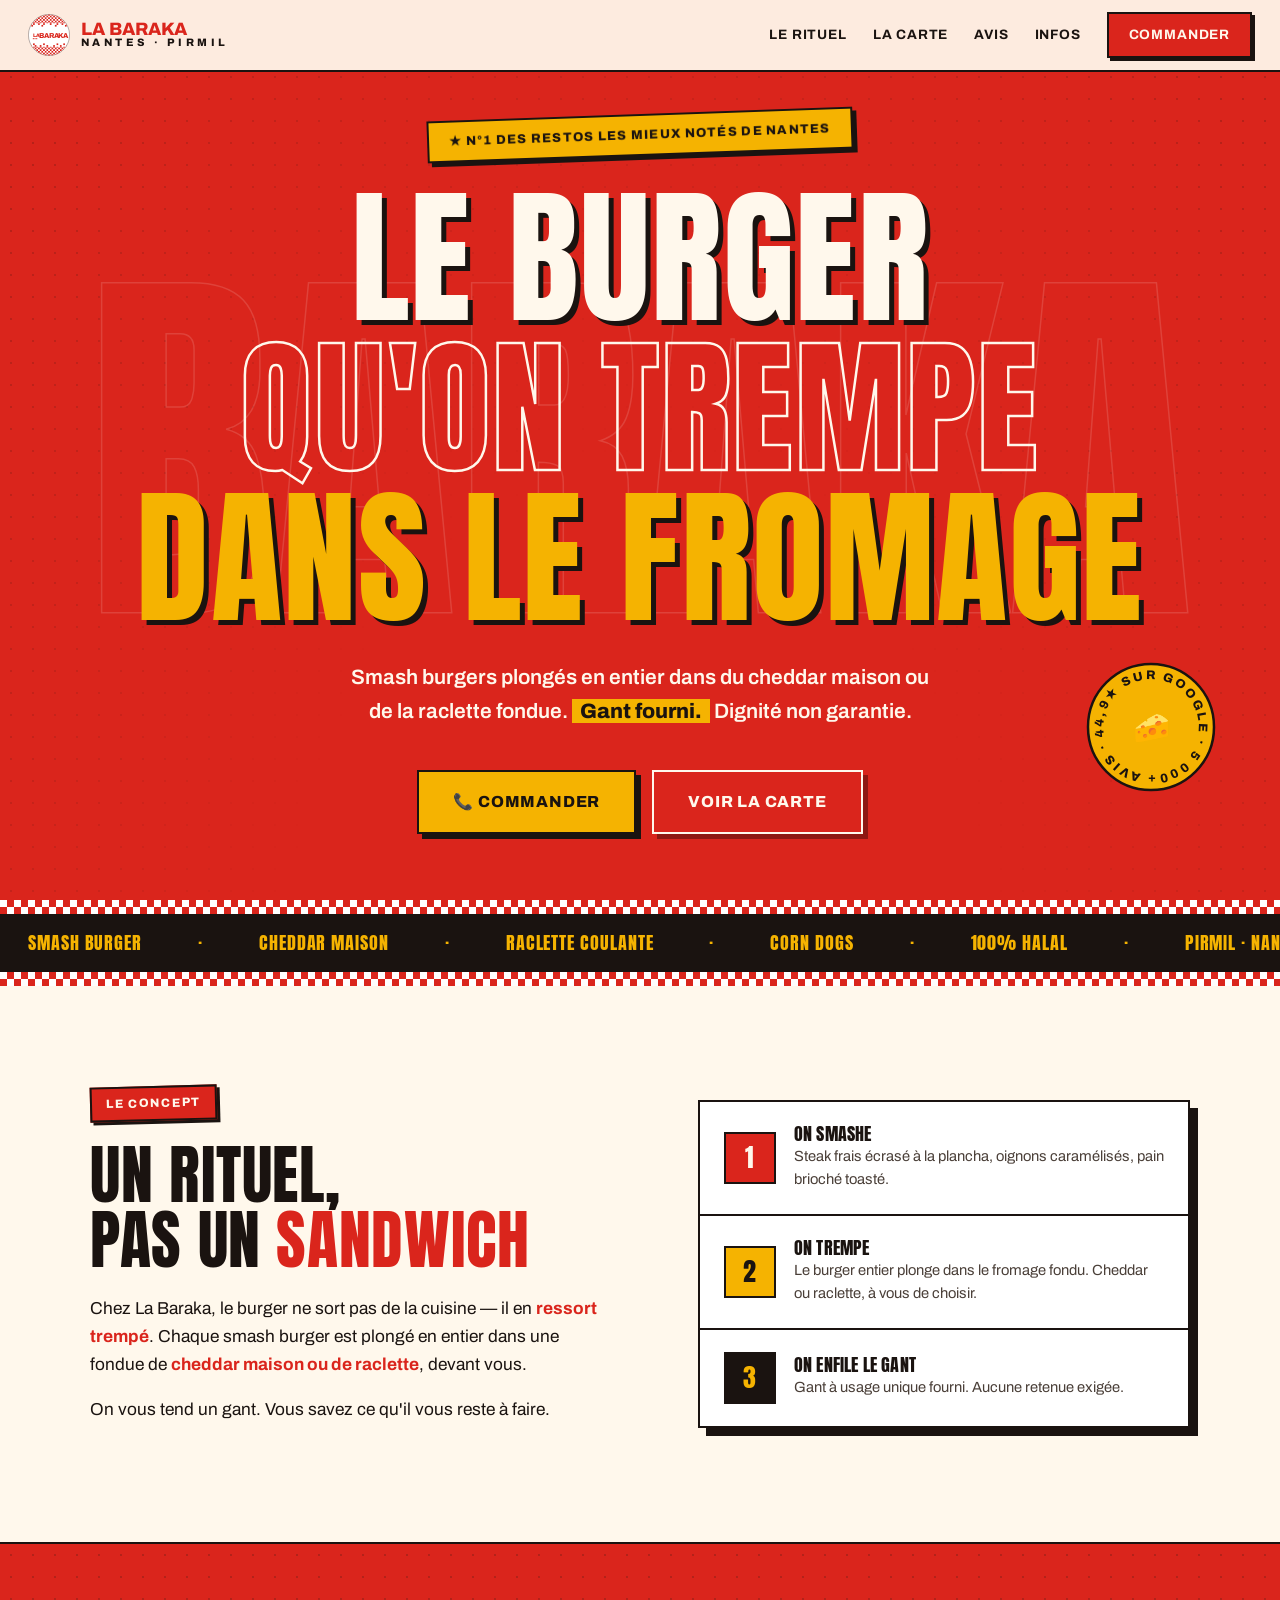
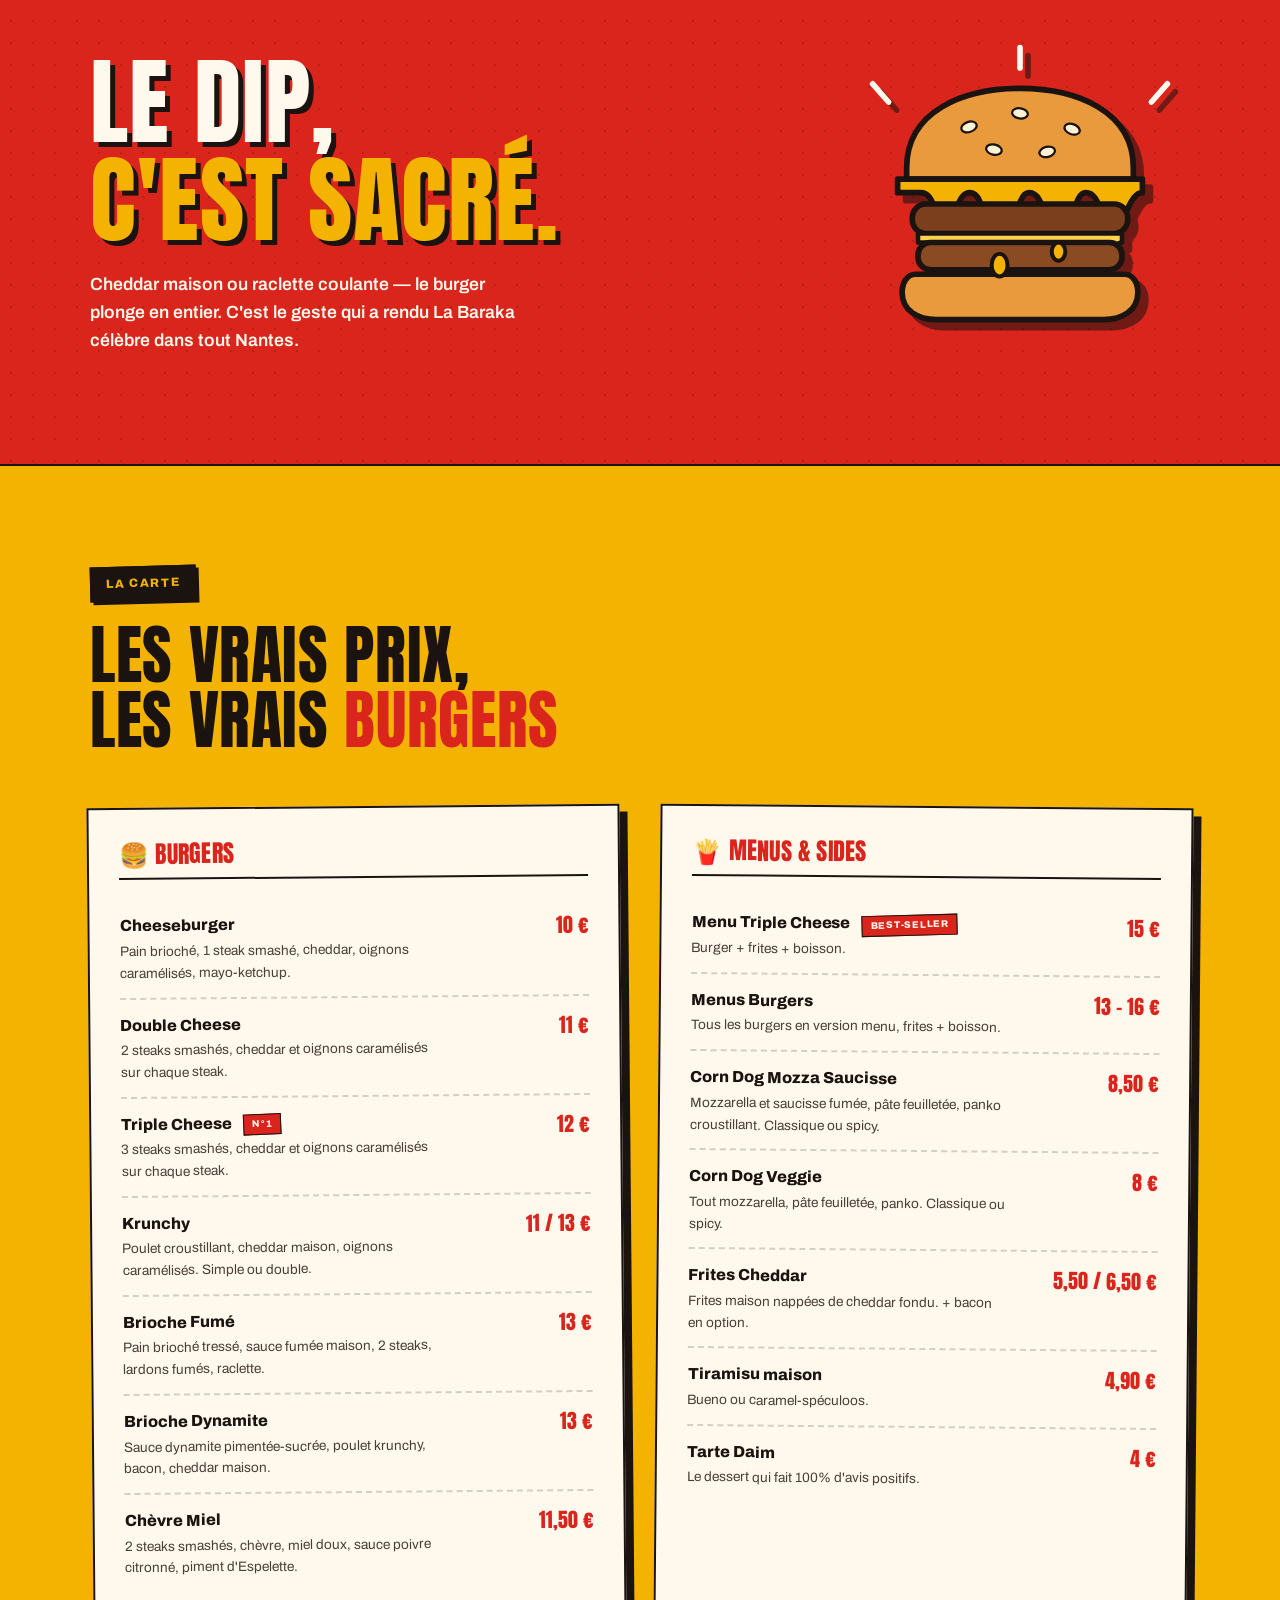
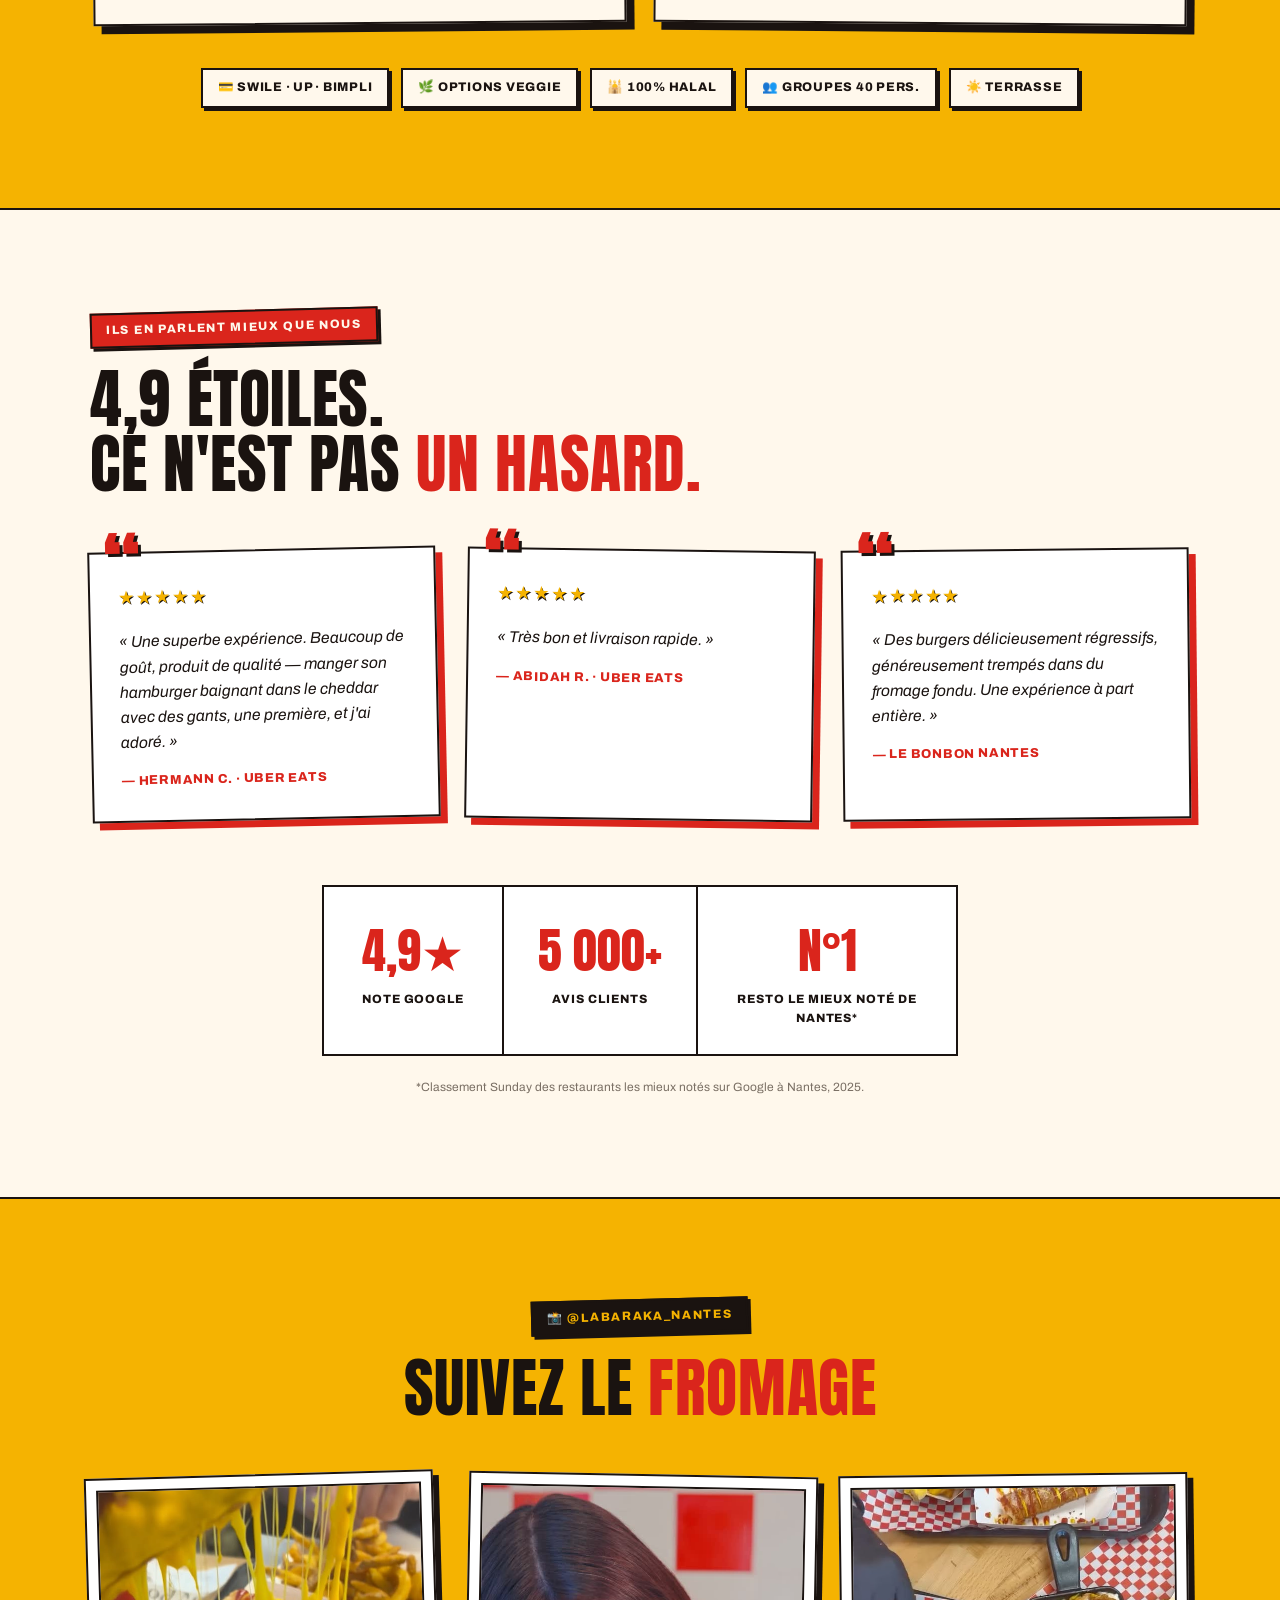
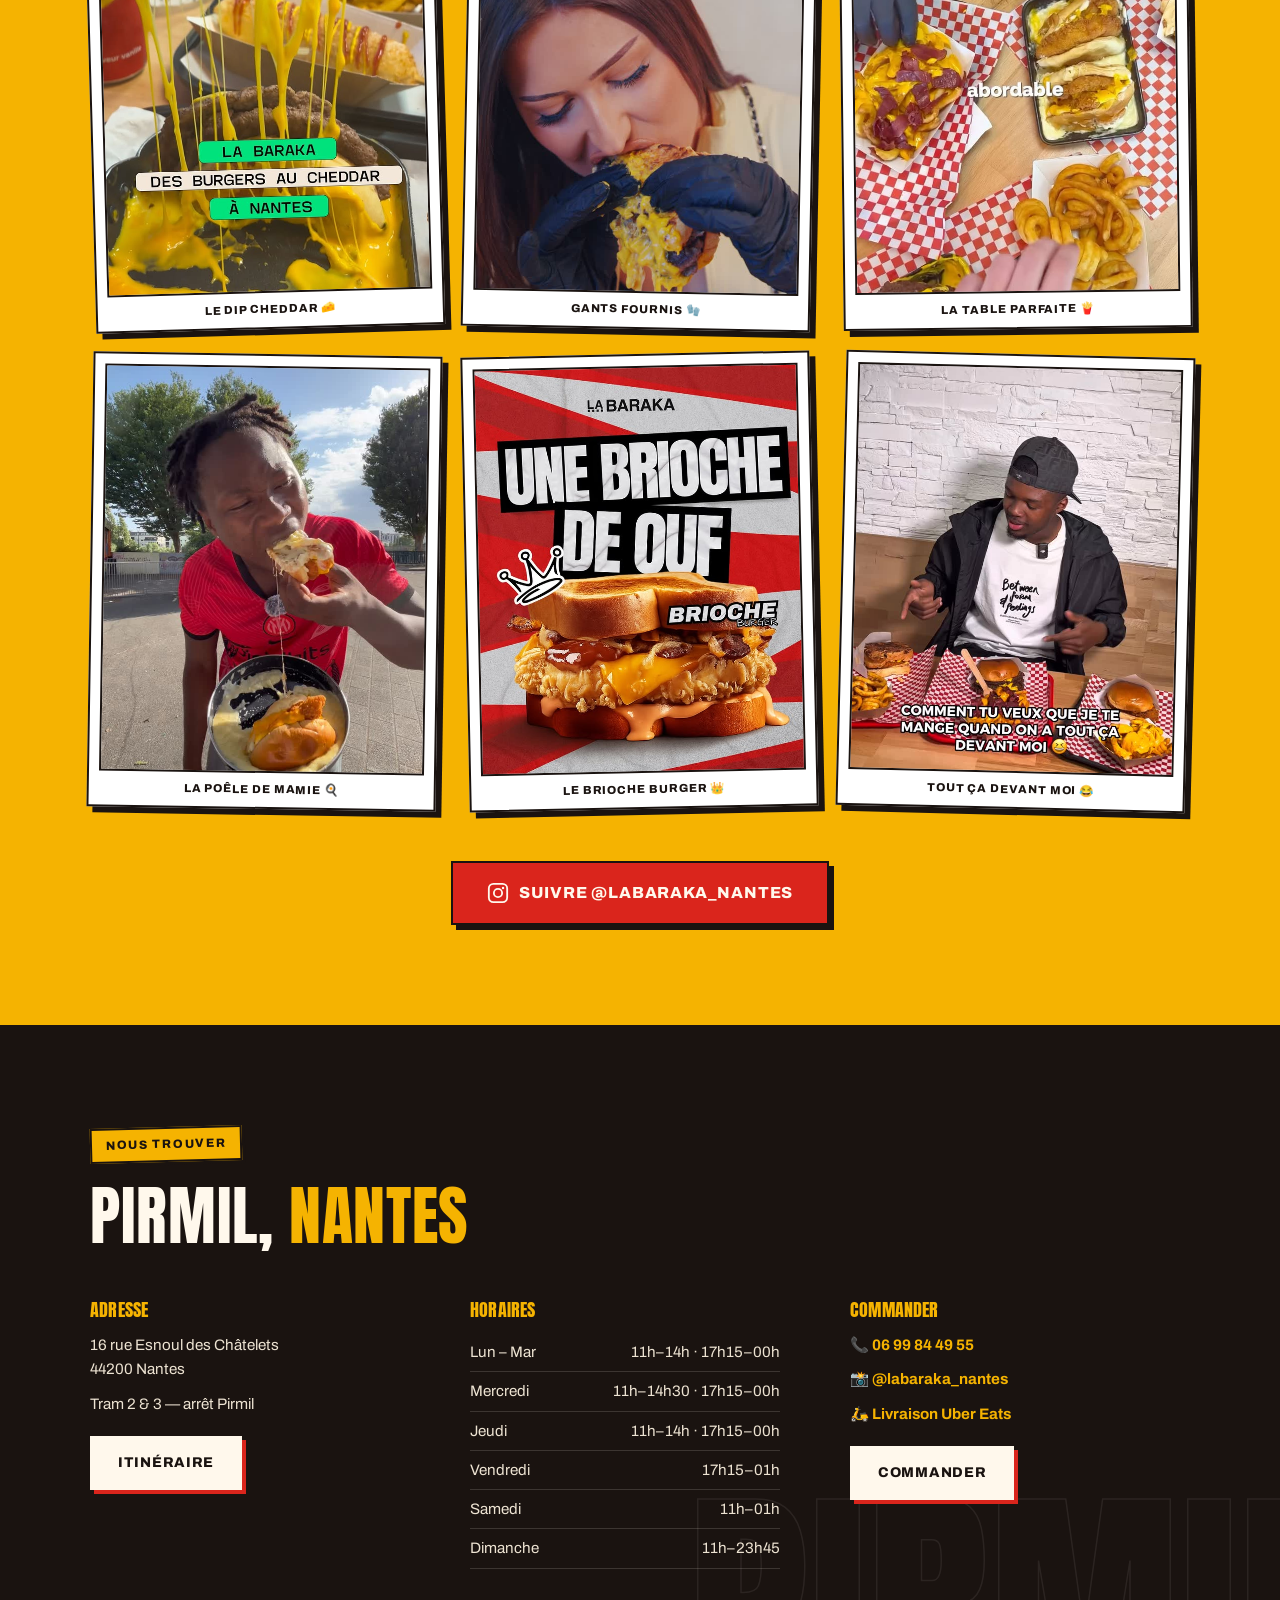
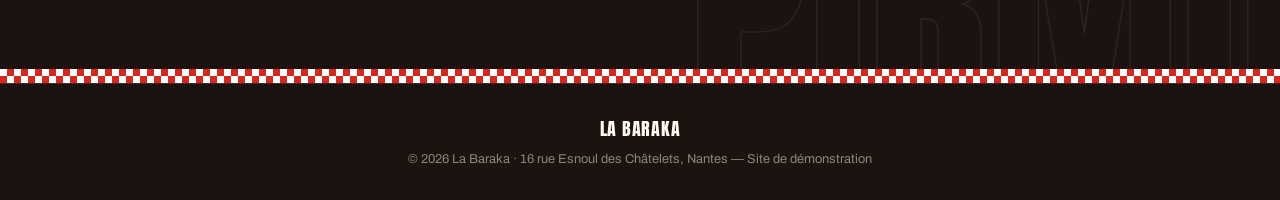
==== index.html @ c1831630 "Fond jaune section Instagram pour la distinguer de la section avis" ====
<!DOCTYPE html>
<html lang="fr">
<head>
<meta charset="UTF-8">
<meta name="viewport" content="width=device-width, initial-scale=1.0">
<script>
  try{ if('scrollRestoration' in history) history.scrollRestoration='manual'; }catch(e){}
  window.scrollTo(0,0);
  addEventListener('pageshow',function(){ window.scrollTo(0,0); });
</script>
<title>La Baraka — Smash Burgers trempés au fromage · Nantes Pirmil</title>
<meta name="description" content="La Baraka, le restaurant le mieux noté de Nantes. Smash burgers généreusement trempés dans du cheddar ou de la raclette fondue. 16 rue Esnoul des Châtelets, Pirmil.">
<meta property="og:title" content="La Baraka — Le burger le mieux noté de Nantes">
<meta property="og:description" content="Smash burgers trempés dans du fromage fondu. 4,9★ sur Google. Pirmil, Nantes.">
<meta property="og:type" content="website">
<link rel="icon" href="data:image/svg+xml,%3Csvg xmlns='http://www.w3.org/2000/svg' viewBox='0 0 100 100'%3E%3Ccircle cx='50' cy='50' r='48' fill='white' stroke='%231A1310' stroke-width='2'/%3E%3Crect x='20' y='14' width='12' height='12' fill='%23DA251C'/%3E%3Crect x='44' y='10' width='12' height='12' fill='%23DA251C'/%3E%3Crect x='68' y='14' width='12' height='12' fill='%23DA251C'/%3E%3Ctext x='50' y='63' font-family='Arial Black,sans-serif' font-weight='900' font-size='34' fill='%23DA251C' text-anchor='middle'%3EB%3C/text%3E%3Crect x='32' y='74' width='12' height='12' fill='%23DA251C'/%3E%3Crect x='56' y='74' width='12' height='12' fill='%23DA251C'/%3E%3C/svg%3E">
<link rel="preconnect" href="https://fonts.googleapis.com">
<link rel="preconnect" href="https://fonts.gstatic.com" crossorigin>
<link href="https://fonts.googleapis.com/css2?family=Anton&family=Archivo:ital,wght@0,400;0,500;0,600;0,700;0,800;1,400&display=swap" rel="stylesheet">
<style>
  :root{
    --rouge:#DA251C;
    --rouge-fonce:#A81810;
    --jaune:#F5B301;
    --jaune-clair:#FFD34D;
    --creme:#FFF8EC;
    --noir:#1A1310;
    --blanc:#FFFFFF;
    --brun:#7B3F1D;
    --pain:#E89A3C;
  }
  *{margin:0;padding:0;box-sizing:border-box}
  html{scroll-behavior:smooth}
  body{
    font-family:'Archivo',sans-serif;
    background:var(--creme);
    color:var(--noir);
    overflow-x:hidden;
    line-height:1.6;
  }
  h1,h2,h3{font-family:'Anton',sans-serif;font-weight:400;letter-spacing:.01em;line-height:1.02;text-transform:uppercase}
  ::selection{background:var(--jaune);color:var(--noir)}

  /* ---------- NAV ---------- */
  nav{
    position:fixed;top:0;left:0;right:0;z-index:100;
    display:flex;justify-content:space-between;align-items:center;
    padding:12px 28px;
    background:rgba(255,248,236,.94);backdrop-filter:blur(12px);
    border-bottom:2px solid var(--noir);
  }
  .nav-logo{display:flex;align-items:center;gap:11px;text-decoration:none}
  .nav-logo svg{width:42px;height:42px;flex-shrink:0;transition:transform .4s cubic-bezier(.2,1.4,.4,1)}
  .nav-logo:hover svg{transform:rotate(-10deg) scale(1.08)}
  .nav-logo .word{font-family:'Archivo',sans-serif;font-weight:800;font-size:1.12rem;text-transform:uppercase;color:var(--rouge);letter-spacing:.01em;line-height:1}
  .nav-logo .word small{display:block;font-size:.6em;letter-spacing:.32em;color:var(--noir)}
  .nav-links{display:flex;gap:26px;align-items:center}
  .nav-links a{color:var(--noir);text-decoration:none;font-weight:700;font-size:.85rem;text-transform:uppercase;letter-spacing:.06em;transition:color .2s}
  .nav-links a:hover{color:var(--rouge)}
  .nav-cta{
    background:var(--rouge);color:var(--creme)!important;
    padding:10px 20px;border:2px solid var(--noir);
    box-shadow:3px 3px 0 var(--noir);
    transition:transform .15s,box-shadow .15s!important;
  }
  .nav-cta:hover{transform:translate(-2px,-2px);box-shadow:5px 5px 0 var(--noir);color:var(--creme)!important}
  /* burger mobile */
  .nav-burger{
    display:none;background:none;border:2px solid var(--noir);
    width:44px;height:44px;cursor:pointer;padding:10px;
    flex-direction:column;justify-content:space-between;
    box-shadow:3px 3px 0 var(--noir);background:var(--creme);
  }
  .nav-burger span{display:block;height:3px;background:var(--noir);transition:transform .3s,opacity .3s}
  body.menu-open .nav-burger span:nth-child(1){transform:translateY(8.5px) rotate(45deg)}
  body.menu-open .nav-burger span:nth-child(2){opacity:0}
  body.menu-open .nav-burger span:nth-child(3){transform:translateY(-8.5px) rotate(-45deg)}
  @media(max-width:720px){
    .nav-burger{display:flex}
    .nav-links{
      position:fixed;top:66px;left:0;right:0;
      flex-direction:column;align-items:stretch;gap:0;
      background:var(--creme);border-bottom:2px solid var(--noir);
      max-height:0;overflow:hidden;
      transition:max-height .45s cubic-bezier(.16,1,.3,1);
    }
    body.menu-open .nav-links{max-height:400px}
    .nav-links a{
      display:block!important;padding:16px 24px;font-size:1rem;
      border-top:2px solid var(--noir);text-align:center;
    }
    .nav-cta{box-shadow:none;border:none;border-top:2px solid var(--noir)!important;margin:0}
    .nav-cta:hover{transform:none;box-shadow:none}
  }

  /* ---------- HERO ---------- */
  header{
    min-height:100svh;
    display:flex;flex-direction:column;justify-content:center;align-items:center;
    text-align:center;padding:78px 24px 30px;
    background:var(--rouge);
    position:relative;overflow:hidden;
  }
  /* texture halftone */
  header::before{
    content:"";position:absolute;inset:0;pointer-events:none;
    background-image:radial-gradient(rgba(26,19,16,.22) 1.3px,transparent 1.3px);
    background-size:22px 22px;
    mask-image:radial-gradient(ellipse at 50% 120%,transparent 40%,black 100%);
    -webkit-mask-image:radial-gradient(ellipse at 50% 120%,transparent 40%,black 100%);
  }
  /* mot géant en fond */
  .hero-ghost{
    position:absolute;top:50%;left:50%;transform:translate(-50%,-50%);
    font-family:'Anton',sans-serif;font-size:clamp(10rem,30vw,26rem);
    color:transparent;-webkit-text-stroke:1.5px rgba(255,248,236,.14);
    text-transform:uppercase;white-space:nowrap;pointer-events:none;user-select:none;
  }
  .hero-badge{
    position:relative;
    display:inline-flex;align-items:center;gap:8px;
    background:var(--jaune);color:var(--noir);
    font-weight:800;font-size:.8rem;text-transform:uppercase;letter-spacing:.1em;
    padding:9px 20px;border:2px solid var(--noir);
    box-shadow:4px 4px 0 var(--noir);
    margin-bottom:26px;
    transform:rotate(-2deg);
  }
  header h1{
    position:relative;
    font-size:clamp(3.6rem,11.5vw,9.5rem);
  }
  header h1 .l1,header h1 .l2,header h1 .l3{
    display:block;overflow:hidden;
    padding:0 .12em .1em .06em;margin:0 -.12em -.1em -.06em;
  }
  header h1 i{display:block;font-style:normal}
  header h1 .l1 i{color:var(--creme);text-shadow:5px 5px 0 var(--noir)}
  header h1 .l2 i{color:transparent;-webkit-text-stroke:2.5px var(--creme)}
  header h1 .l3 i{color:var(--jaune);text-shadow:5px 5px 0 var(--noir)}
  .hero-sub{
    position:relative;
    color:var(--creme);font-size:clamp(1rem,2.4vw,1.3rem);
    max-width:580px;margin:28px auto 42px;font-weight:600;
  }
  .hero-sub mark{background:var(--jaune);color:var(--noir);padding:1px 8px;font-style:normal;font-weight:800}
  .hero-ctas{position:relative;display:flex;gap:16px;flex-wrap:wrap;justify-content:center}
  .btn-jaune,.btn-ghost{
    font-family:'Archivo',sans-serif;font-weight:800;font-size:1rem;text-transform:uppercase;letter-spacing:.05em;
    text-decoration:none;padding:17px 34px;border:2px solid var(--noir);cursor:pointer;
    transition:transform .15s,box-shadow .15s;display:inline-block;
  }
  .btn-jaune{background:var(--jaune);color:var(--noir);box-shadow:5px 5px 0 var(--noir)}
  .btn-jaune:hover{transform:translate(-3px,-3px);box-shadow:8px 8px 0 var(--noir)}
  .btn-ghost{background:transparent;color:var(--creme);border-color:var(--creme);box-shadow:5px 5px 0 rgba(0,0,0,.35)}
  .btn-ghost:hover{background:var(--creme);color:var(--rouge);transform:translate(-3px,-3px)}
  /* badge tournant */
  .spin-badge{
    position:absolute;right:5vw;bottom:12vh;width:130px;height:130px;
    animation:spin 14s linear infinite;
    pointer-events:none;
  }
  .spin-badge .center-star{font-size:2.2rem}
  @media(max-width:900px){.spin-badge{display:none}}
  @keyframes spin{to{transform:rotate(360deg)}}

  /* ---------- BANDES ---------- */
  .checker-band{
    height:14px;
    background:conic-gradient(var(--rouge) 90deg,var(--blanc) 90deg 180deg,var(--rouge) 180deg 270deg,var(--blanc) 270deg);
    background-size:14px 14px;
  }
  .marquee{
    background:var(--noir);color:var(--jaune);
    overflow:hidden;white-space:nowrap;
    padding:14px 0;
  }
  .marquee-track{display:inline-block;animation:scroll 24s linear infinite}
  .marquee span{font-family:'Anton',sans-serif;font-size:1.15rem;text-transform:uppercase;margin:0 28px;letter-spacing:.05em}
  @keyframes scroll{from{transform:translateX(0)}to{transform:translateX(-50%)}}

  /* ---------- SECTIONS ---------- */
  section{padding:100px 24px}
  .wrap{max-width:1100px;margin:0 auto}
  .eyebrow{
    display:inline-block;background:var(--rouge);color:var(--creme);
    font-weight:800;font-size:.75rem;text-transform:uppercase;letter-spacing:.14em;
    padding:6px 14px;margin-bottom:22px;border:2px solid var(--noir);box-shadow:3px 3px 0 var(--noir);
    transform:rotate(-1.5deg);
  }
  h2{font-size:clamp(2.3rem,5.8vw,4rem);margin-bottom:22px}
  h2 em{font-style:normal;color:var(--rouge)}
  .reveal{transform:translateY(26px);transition:transform .7s cubic-bezier(.2,1,.3,1)}
  .reveal.on{transform:translateY(0)}

  /* ---------- RITUEL ---------- */
  .rituel{background:var(--creme);position:relative;overflow:hidden}
  .rituel-grid{display:grid;grid-template-columns:1.05fr .95fr;gap:64px;align-items:center}
  @media(max-width:820px){.rituel-grid{grid-template-columns:1fr}}
  .rituel p{font-size:1.08rem;margin-bottom:18px;max-width:52ch}
  .rituel strong{color:var(--rouge)}
  .steps{display:flex;flex-direction:column;border:2px solid var(--noir);box-shadow:8px 8px 0 var(--noir);background:var(--blanc)}
  .step{display:flex;gap:18px;align-items:center;padding:22px 24px;border-bottom:2px solid var(--noir);transition:background .2s}
  .step:hover{background:var(--creme)}
  .step:last-child{border-bottom:none}
  .step-num{
    font-family:'Anton',sans-serif;font-size:1.6rem;color:var(--creme);background:var(--rouge);
    min-width:52px;height:52px;display:flex;align-items:center;justify-content:center;
    border:2px solid var(--noir);flex-shrink:0;
  }
  .step:nth-child(2) .step-num{background:var(--jaune);color:var(--noir)}
  .step:nth-child(3) .step-num{background:var(--noir);color:var(--jaune)}
  .step h3{font-size:1.15rem;margin-bottom:2px}
  .step p{font-size:.92rem;color:#4a3f38;margin:0}

  /* ---------- LE DIP (illustration) ---------- */
  .dip{
    background:var(--rouge);
    border-top:2px solid var(--noir);border-bottom:2px solid var(--noir);
    position:relative;overflow:hidden;
    padding:90px 24px;
  }
  .dip::before{
    content:"";position:absolute;inset:0;pointer-events:none;
    background-image:radial-gradient(rgba(26,19,16,.2) 1.3px,transparent 1.3px);
    background-size:22px 22px;
  }
  .dip-grid{max-width:1100px;margin:0 auto;display:grid;grid-template-columns:1fr auto;gap:48px;align-items:center;position:relative}
  @media(max-width:820px){.dip-grid{grid-template-columns:1fr;text-align:center}}
  .dip h2{color:var(--creme);font-size:clamp(3rem,8vw,6rem);text-shadow:5px 5px 0 var(--noir)}
  .dip h2 em{font-style:normal;color:var(--jaune)}
  .dip p{color:var(--creme);font-weight:600;font-size:1.1rem;max-width:44ch;margin-top:18px}
  .dip .burger-svg{width:clamp(240px,30vw,340px);height:auto;filter:drop-shadow(8px 8px 0 rgba(26,19,16,.55));margin:0 auto;animation:float 5s ease-in-out infinite;display:none}
  @keyframes float{0%,100%{transform:translateY(0)}50%{transform:translateY(-14px)}}
  /* photo polaroid du vrai burger */
  .dip-photo{
    position:relative;
    background:var(--creme);
    padding:14px 14px 52px;
    border:2px solid var(--noir);
    box-shadow:12px 12px 0 rgba(26,19,16,.55);
    transform:rotate(2.5deg);
    width:clamp(260px,32vw,360px);
    margin:0 auto;
    transition:transform .35s cubic-bezier(.16,1,.3,1),box-shadow .35s;
  }
  .dip-photo:hover{transform:rotate(0deg) scale(1.02);box-shadow:16px 16px 0 rgba(26,19,16,.55)}
  .dip-photo img{
    width:100%;aspect-ratio:1/1;object-fit:cover;display:block;
    border:2px solid var(--noir);
  }
  .dip-photo figcaption{
    position:absolute;bottom:14px;left:0;right:0;text-align:center;
    font-weight:800;font-size:.85rem;text-transform:uppercase;letter-spacing:.08em;
    color:var(--noir);
  }
  .dip-photo .photo-sticker{
    position:absolute;top:-16px;left:-18px;
    background:var(--jaune);color:var(--noir);
    font-weight:800;font-size:.7rem;text-transform:uppercase;letter-spacing:.1em;
    padding:7px 14px;border:2px solid var(--noir);box-shadow:3px 3px 0 var(--noir);
    transform:rotate(-6deg);
  }

  /* ---------- MENU ---------- */
  .menu{background:var(--jaune);border-bottom:2px solid var(--noir);position:relative}
  .menu-groupes{display:grid;grid-template-columns:1fr 1fr;gap:34px;margin-top:52px}
  @media(max-width:820px){.menu-groupes{grid-template-columns:1fr}}
  .menu-groupe{
    background:var(--creme);border:2px solid var(--noir);box-shadow:8px 8px 0 var(--noir);
    padding:32px 30px;position:relative;
  }
  .menu-groupe:first-child{transform:rotate(-.5deg)}
  .menu-groupe:last-child{transform:rotate(.5deg)}
  .menu-groupe h3{
    font-size:1.5rem;color:var(--rouge);margin-bottom:20px;
    padding-bottom:12px;border-bottom:2px solid var(--noir);
    display:flex;align-items:center;gap:10px;
  }
  .plat{display:flex;justify-content:space-between;gap:16px;padding:13px 0;border-bottom:2px dashed rgba(26,19,16,.18)}
  .plat:last-child{border-bottom:none}
  .plat-nom{font-weight:800;color:var(--noir)}
  .plat-nom .pop{
    display:inline-block;margin-left:8px;background:var(--rouge);color:var(--creme);
    font-size:.6rem;font-weight:800;text-transform:uppercase;letter-spacing:.08em;
    padding:2px 8px;border:1.5px solid var(--noir);vertical-align:middle;transform:rotate(-2deg);
  }
  .plat-desc{font-size:.85rem;color:#4a3f38;margin-top:2px;max-width:40ch}
  .plat-prix{font-family:'Anton',sans-serif;font-size:1.25rem;color:var(--rouge);white-space:nowrap}
  .menu-foot{margin-top:44px;display:flex;gap:12px;flex-wrap:wrap;align-items:center;justify-content:center}
  .badge-info{
    font-size:.78rem;font-weight:800;text-transform:uppercase;letter-spacing:.06em;
    background:var(--creme);border:2px solid var(--noir);color:var(--noir);
    padding:8px 15px;box-shadow:3px 3px 0 var(--noir);
    transition:transform .15s,box-shadow .15s;
  }
  .badge-info:hover{transform:translate(-2px,-2px);box-shadow:5px 5px 0 var(--noir)}

  /* ---------- AVIS ---------- */
  .avis{background:var(--creme)}
  .avis-grid{display:grid;grid-template-columns:repeat(auto-fit,minmax(260px,1fr));gap:28px;margin-top:52px}
  .avis-card{
    background:var(--blanc);border:2px solid var(--noir);box-shadow:7px 7px 0 var(--rouge);
    padding:30px 28px;position:relative;
    transition:transform .2s,box-shadow .2s;
  }
  .avis-card:nth-child(1){transform:rotate(-1.2deg)}
  .avis-card:nth-child(2){transform:rotate(.8deg)}
  .avis-card:nth-child(3){transform:rotate(-.6deg)}
  .avis-card:hover{transform:rotate(0) translateY(-4px);box-shadow:9px 9px 0 var(--rouge)}
  .avis-card::before{
    content:"“";position:absolute;top:-26px;left:14px;
    font-family:'Anton',sans-serif;font-size:5rem;color:var(--rouge);
    text-shadow:3px 3px 0 var(--noir);line-height:1;
  }
  .avis-card .stars{color:var(--jaune);font-size:1.15rem;letter-spacing:.1em;text-shadow:1px 1px 0 var(--noir)}
  .avis-card p{font-size:.98rem;margin:16px 0;font-style:italic}
  .avis-card .who{font-weight:800;font-size:.8rem;text-transform:uppercase;letter-spacing:.06em;color:var(--rouge)}
  .proof{margin-top:64px;display:flex;gap:0;justify-content:center;flex-wrap:wrap;text-align:center}
  .proof>div{
    min-width:180px;padding:26px 34px;background:var(--blanc);
    border:2px solid var(--noir);
  }
  .proof>div:not(:last-child){border-right:none}
  @media(max-width:640px){.proof>div{border:2px solid var(--noir)!important;margin:-1px}}
  .proof .big{font-family:'Anton',sans-serif;font-size:3rem;color:var(--rouge)}
  .proof .lbl{font-size:.75rem;font-weight:800;text-transform:uppercase;letter-spacing:.08em;max-width:190px;margin:0 auto}
  .proof-note{text-align:center;margin-top:22px;font-size:.75rem;color:#7a6f64}

  /* ---------- INFOS ---------- */
  .infos{background:var(--noir);color:var(--creme);position:relative;overflow:hidden}
  .infos .eyebrow{background:var(--jaune);color:var(--noir)}
  .infos h2{color:var(--creme)}
  .infos h2 em{color:var(--jaune)}
  .infos-grid{display:grid;grid-template-columns:repeat(auto-fit,minmax(240px,1fr));gap:40px;margin-top:52px;position:relative}
  .infos h3{color:var(--jaune);font-size:1.1rem;margin-bottom:14px}
  .infos p,.infos li{font-size:.95rem;color:#EDE3D2}
  .infos ul{list-style:none}
  .infos li{display:flex;justify-content:space-between;gap:12px;padding:7px 0;border-bottom:1px solid rgba(255,248,236,.15);max-width:310px}
  .infos a{color:var(--jaune);text-decoration:none;font-weight:700}
  .infos a:hover{text-decoration:underline}
  .infos a.btn-creme{
    display:inline-block;margin-top:20px;
    background:var(--creme);color:var(--noir);
    font-weight:800;font-size:.88rem;text-transform:uppercase;letter-spacing:.05em;
    padding:14px 26px;border:2px solid var(--creme);
    box-shadow:4px 4px 0 var(--rouge);
    transition:transform .15s,box-shadow .15s;text-decoration:none;
  }
  .infos a.btn-creme:hover{transform:translate(-2px,-2px);box-shadow:6px 6px 0 var(--rouge);text-decoration:none}
  .infos-ghost{
    position:absolute;right:-60px;bottom:-70px;
    font-family:'Anton',sans-serif;font-size:16rem;line-height:1;
    color:transparent;-webkit-text-stroke:1.5px rgba(255,248,236,.08);
    text-transform:uppercase;pointer-events:none;user-select:none;
  }

  /* ---------- INSTAGRAM ---------- */
  .insta{background:var(--jaune);border-top:2px solid var(--noir);border-bottom:2px solid var(--noir)}
  .insta .head{text-align:center}
  .insta-grid{
    display:grid;grid-template-columns:repeat(3,1fr);gap:26px;
    margin-top:52px;
  }
  @media(max-width:820px){.insta-grid{grid-template-columns:repeat(2,1fr)}}
  .insta-card{
    display:block;background:var(--blanc);
    padding:10px 10px 34px;border:2px solid var(--noir);
    box-shadow:6px 6px 0 var(--noir);
    text-decoration:none;position:relative;
    transition:transform .25s cubic-bezier(.16,1,.3,1),box-shadow .25s;
  }
  .insta-card:nth-child(1){transform:rotate(-1.6deg)}
  .insta-card:nth-child(2){transform:rotate(1.1deg)}
  .insta-card:nth-child(3){transform:rotate(-.7deg)}
  .insta-card:nth-child(4){transform:rotate(.9deg)}
  .insta-card:nth-child(5){transform:rotate(-1.2deg)}
  .insta-card:nth-child(6){transform:rotate(1.4deg)}
  .insta-card:hover{transform:rotate(0) translateY(-6px);box-shadow:9px 9px 0 var(--rouge);z-index:2}
  .insta-card img{
    width:100%;aspect-ratio:4/5;object-fit:cover;display:block;
    border:2px solid var(--noir);
  }
  .insta-card .tag{
    position:absolute;bottom:8px;left:0;right:0;text-align:center;
    font-weight:800;font-size:.72rem;text-transform:uppercase;letter-spacing:.08em;color:var(--noir);
  }
  .insta-cta{text-align:center;margin-top:52px}
  .btn-insta{
    display:inline-flex;align-items:center;gap:10px;
    background:var(--rouge);color:var(--creme);
    font-weight:800;font-size:1rem;text-transform:uppercase;letter-spacing:.05em;
    text-decoration:none;padding:17px 34px;border:2px solid var(--noir);
    box-shadow:5px 5px 0 var(--noir);
    transition:transform .15s,box-shadow .15s;
  }
  .btn-insta:hover{transform:translate(-3px,-3px);box-shadow:8px 8px 0 var(--noir)}
  .btn-insta svg{width:22px;height:22px;flex-shrink:0}
  @media(max-width:560px){
    .insta-grid{gap:14px;margin-top:32px}
    .insta-card{padding:7px 7px 26px;transform:none!important;box-shadow:4px 4px 0 var(--noir)}
    .insta-card .tag{font-size:.6rem}
    .insta-cta{margin-top:36px}
    .btn-insta{width:100%;justify-content:center;padding:16px 20px}
  }

  footer{
    background:var(--noir);color:#8f8377;text-align:center;
    padding:30px 24px;font-size:.8rem;border-top:1px solid rgba(255,248,236,.12);
  }
  footer .foot-logo{font-family:'Anton',sans-serif;color:var(--creme);font-size:1.15rem;text-transform:uppercase;margin-bottom:6px;letter-spacing:.04em}

  /* ---------- INTRO : le hero se construit autour de son titre ----------
     Pas d'écran séparé : le titre du hero EST l'intro (lignes révélées par
     masque), puis le décor — nav, badge, ghost, sous-titre, CTA — se fond
     en place autour de lui. Aucune rupture entre l'intro et le site. */
  body.intro-lock{overflow:hidden}
  /* état initial */
  body.has-intro nav{transform:translateY(-110%)}
  body.has-intro .hero-ghost,
  body.has-intro .hero-badge,
  body.has-intro .hero-sub,
  body.has-intro .hero-ctas,
  body.has-intro .spin-badge{opacity:0}
  body.has-intro header h1 i{transform:translateY(112%)}
  /* chorégraphie : titre d'abord, décor ensuite, tout en chevauchement */
  body.has-intro header h1 .l1 i{animation:line-in 1.15s .30s cubic-bezier(.16,1,.3,1) forwards}
  body.has-intro header h1 .l2 i{animation:line-in 1.15s .46s cubic-bezier(.16,1,.3,1) forwards}
  body.has-intro header h1 .l3 i{animation:line-in 1.25s .62s cubic-bezier(.16,1,.3,1) forwards}
  body.has-intro .hero-ghost{animation:soft-in 1.6s 1.15s ease forwards}
  body.has-intro .hero-badge{animation:badge-in .85s 1.3s cubic-bezier(.16,1,.3,1) forwards}
  body.has-intro nav{animation:nav-in .95s 1.4s cubic-bezier(.16,1,.3,1) forwards}
  body.has-intro .hero-sub{animation:soft-rise .95s 1.45s cubic-bezier(.16,1,.3,1) forwards}
  body.has-intro .hero-ctas{animation:soft-rise .95s 1.58s cubic-bezier(.16,1,.3,1) forwards}
  body.has-intro .spin-badge{animation:spin 14s linear infinite, soft-in 1s 1.75s ease forwards}
  @keyframes line-in{to{transform:translateY(0)}}
  @keyframes soft-in{to{opacity:1}}
  @keyframes soft-rise{from{opacity:0;transform:translateY(26px)}to{opacity:1;transform:translateY(0)}}
  @keyframes badge-in{from{opacity:0;transform:rotate(-2deg) translateY(18px)}to{opacity:1;transform:rotate(-2deg) translateY(0)}}
  @keyframes nav-in{to{transform:translateY(0)}}

  @keyframes rise{from{opacity:0;transform:translateY(30px)}to{opacity:1;transform:translateY(0)}}
  @keyframes pop{from{opacity:0;transform:scale(.7) rotate(-2deg)}to{opacity:1;transform:scale(1) rotate(-2deg)}}

  /* ---------- MOBILE ---------- */
  @media(max-width:560px){
    nav{padding:10px 16px}
    header{padding:110px 18px 48px}
    .hero-badge{font-size:.68rem;padding:7px 13px;margin-bottom:26px}
    .hero-sub{font-size:.98rem;margin:22px auto 32px}
    .hero-ctas{width:100%;flex-direction:column;gap:12px}
    .btn-jaune,.btn-ghost{width:100%;text-align:center;padding:16px 20px}
    .marquee span{font-size:.95rem;margin:0 18px}
    section{padding:64px 18px}
    .rituel-grid,.dip-grid{gap:40px}
    .step{padding:16px 16px;gap:14px}
    .step-num{min-width:44px;height:44px;font-size:1.3rem}
    .dip{padding:64px 18px}
    .dip-photo{width:min(320px,86%)}
    .menu-groupes{gap:26px;margin-top:36px}
    .menu-groupe{padding:24px 18px;transform:none!important}
    .plat{flex-direction:column;gap:4px}
    .plat-prix{font-size:1.1rem}
    .avis-card{transform:none!important;padding:24px 20px}
    .proof>div{width:100%;border:2px solid var(--noir)!important;border-bottom:none!important;padding:20px}
    .proof>div:last-child{border-bottom:2px solid var(--noir)!important}
    .infos-ghost{font-size:8rem;right:-30px;bottom:-40px}
    .badge-info{font-size:.7rem;padding:7px 11px}
  }

  @media(prefers-reduced-motion:reduce){
    *,*::before,*::after{animation:none!important;transition:none!important}
    .reveal{transform:none}
    body.has-intro nav{transform:none}
    body.has-intro .hero-ghost,body.has-intro .hero-badge,body.has-intro .hero-sub,
    body.has-intro .hero-ctas,body.has-intro .spin-badge{opacity:1}
    body.has-intro header h1 i{transform:none}
  }
</style>
</head>
<body>

<!-- Logo La Baraka — reproduction vectorielle du logo officiel -->
<svg width="0" height="0" style="position:absolute" aria-hidden="true">
  <defs>
    <pattern id="chk" width="16" height="16" patternUnits="userSpaceOnUse">
      <rect width="8" height="8" fill="#DA251C"/>
      <rect x="8" y="8" width="8" height="8" fill="#DA251C"/>
    </pattern>
    <clipPath id="logo-circle"><circle cx="100" cy="100" r="98"/></clipPath>
    <symbol id="logo-baraka" viewBox="0 0 200 200">
      <circle cx="100" cy="100" r="98" fill="#FFFFFF" stroke="#1A1310" stroke-width="1.5"/>
      <g clip-path="url(#logo-circle)">
        <rect x="0" y="0" width="200" height="44" fill="url(#chk)"/>
        <g fill="#DA251C">
          <rect x="8" y="44" width="8" height="8"/><rect x="24" y="44" width="8" height="8"/><rect x="48" y="44" width="8" height="8"/><rect x="72" y="44" width="8" height="8"/><rect x="104" y="44" width="8" height="8"/><rect x="136" y="44" width="8" height="8"/><rect x="160" y="44" width="8" height="8"/><rect x="184" y="44" width="8" height="8"/>
          <rect x="16" y="52" width="8" height="8"/><rect x="64" y="52" width="8" height="8"/><rect x="128" y="52" width="8" height="8"/><rect x="176" y="52" width="8" height="8"/>
        </g>
        <rect x="0" y="156" width="200" height="44" fill="url(#chk)"/>
        <g fill="#DA251C">
          <rect x="8" y="148" width="8" height="8"/><rect x="32" y="148" width="8" height="8"/><rect x="56" y="148" width="8" height="8"/><rect x="88" y="148" width="8" height="8"/><rect x="120" y="148" width="8" height="8"/><rect x="152" y="148" width="8" height="8"/><rect x="184" y="148" width="8" height="8"/>
          <rect x="24" y="140" width="8" height="8"/><rect x="72" y="140" width="8" height="8"/><rect x="136" y="140" width="8" height="8"/><rect x="168" y="140" width="8" height="8"/>
        </g>
      </g>
      <text x="22" y="110" font-family="Archivo, sans-serif" font-weight="800" font-size="24" fill="#DA251C" letter-spacing="-0.5">LA</text>
      <g fill="#DA251C">
        <rect x="23" y="115" width="5" height="5"/><rect x="31" y="115" width="5" height="5"/><rect x="39" y="115" width="5" height="5"/>
      </g>
      <text x="52" y="112" font-family="Archivo, sans-serif" font-weight="800" font-size="34" fill="#DA251C" letter-spacing="-0.5">BARAKA</text>
    </symbol>
  </defs>
</svg>

<nav>
  <a class="nav-logo" href="#top">
    <svg aria-label="Logo La Baraka"><use href="#logo-baraka"/></svg>
    <span class="word">La Baraka<small>Nantes · Pirmil</small></span>
  </a>
  <button class="nav-burger" aria-label="Menu" aria-expanded="false">
    <span></span><span></span><span></span>
  </button>
  <div class="nav-links">
    <a href="#rituel">Le rituel</a>
    <a href="#menu">La carte</a>
    <a href="#avis">Avis</a>
    <a href="#infos">Infos</a>
    <a class="nav-cta" href="tel:+33699844955">Commander</a>
  </div>
</nav>

<header id="top">
  <div class="hero-ghost" aria-hidden="true">BARAKA</div>
  <div class="hero-badge">★ N°1 des restos les mieux notés de Nantes</div>
  <h1>
    <span class="l1"><i>Le burger</i></span>
    <span class="l2"><i>qu'on trempe</i></span>
    <span class="l3"><i>dans le fromage</i></span>
  </h1>
  <p class="hero-sub">Smash burgers plongés en entier dans du cheddar maison ou de la raclette fondue. <mark>Gant fourni.</mark> Dignité non garantie.</p>
  <div class="hero-ctas">
    <a class="btn-jaune" href="tel:+33699844955">📞 Commander</a>
    <a class="btn-ghost" href="#menu">Voir la carte</a>
  </div>
  <svg class="spin-badge" viewBox="0 0 130 130" aria-hidden="true">
    <defs><path id="circ" d="M65,65 m-48,0 a48,48 0 1,1 96,0 a48,48 0 1,1 -96,0"/></defs>
    <circle cx="65" cy="65" r="63" fill="var(--jaune)" stroke="#1A1310" stroke-width="2.5"/>
    <text font-family="Archivo,sans-serif" font-weight="800" font-size="12.5" letter-spacing="2.5" fill="#1A1310">
      <textPath href="#circ">4,9★ SUR GOOGLE · 5 000+ AVIS · 4,9★ SUR GOOGLE ·</textPath>
    </text>
    <text x="65" y="76" text-anchor="middle" font-size="30">🧀</text>
  </svg>
</header>

<div class="checker-band" aria-hidden="true"></div>
<div class="marquee" aria-hidden="true">
  <div class="marquee-track">
    <span>Smash Burger</span><span>·</span><span>Cheddar maison</span><span>·</span><span>Raclette coulante</span><span>·</span><span>Corn Dogs</span><span>·</span><span>100% Halal</span><span>·</span><span>Pirmil · Nantes</span><span>·</span>
    <span>Smash Burger</span><span>·</span><span>Cheddar maison</span><span>·</span><span>Raclette coulante</span><span>·</span><span>Corn Dogs</span><span>·</span><span>100% Halal</span><span>·</span><span>Pirmil · Nantes</span><span>·</span>
  </div>
</div>
<div class="checker-band" aria-hidden="true"></div>

<section class="rituel" id="rituel">
  <div class="wrap rituel-grid">
    <div class="reveal">
      <span class="eyebrow">Le concept</span>
      <h2>Un rituel,<br>pas un <em>sandwich</em></h2>
      <p>Chez La Baraka, le burger ne sort pas de la cuisine — il en <strong>ressort trempé</strong>. Chaque smash burger est plongé en entier dans une fondue de <strong>cheddar maison ou de raclette</strong>, devant vous.</p>
      <p>On vous tend un gant. Vous savez ce qu'il vous reste à faire.</p>
    </div>
    <div class="steps reveal">
      <div class="step">
        <div class="step-num">1</div>
        <div><h3>On smashe</h3><p>Steak frais écrasé à la plancha, oignons caramélisés, pain brioché toasté.</p></div>
      </div>
      <div class="step">
        <div class="step-num">2</div>
        <div><h3>On trempe</h3><p>Le burger entier plonge dans le fromage fondu. Cheddar ou raclette, à vous de choisir.</p></div>
      </div>
      <div class="step">
        <div class="step-num">3</div>
        <div><h3>On enfile le gant</h3><p>Gant à usage unique fourni. Aucune retenue exigée.</p></div>
      </div>
    </div>
  </div>
</section>

<!-- LE DIP — illustration signature -->
<div class="dip">
  <div class="dip-grid">
    <div class="reveal">
      <h2>Le dip,<br><em>c'est sacré.</em></h2>
      <p>Cheddar maison ou raclette coulante — le burger plonge en entier. C'est le geste qui a rendu La Baraka célèbre dans tout Nantes.</p>
    </div>
    <figure class="dip-photo reveal">
      <span class="photo-sticker">Cheddar ou raclette</span>
      <img src="https://uploads.lebonbon.fr/source/2025/july/2080138/la-baraka-ok_1_2000.jpg"
           alt="Smash burger La Baraka trempé dans le cheddar fondu"
           loading="lazy"
           onerror="if(!this.dataset.fb){this.dataset.fb=1;this.src='https://tb-static.uber.com/prod/image-proc/processed_images/a5ada9bf3a7fd62d1d57909b69115706/dfe73df3a8123af1971eabf3eeff9ac1.jpeg'}else{this.closest('.dip-photo').style.display='none';document.querySelector('.burger-svg').style.display='block'}">
      <figcaption>Le dip, en vrai. 🧀</figcaption>
    </figure>
    <svg class="burger-svg reveal" viewBox="0 0 300 300" xmlns="http://www.w3.org/2000/svg" role="img" aria-label="Smash burger dégoulinant de fromage">
      <!-- pain haut -->
      <path d="M50 118 C50 68 100 48 150 48 C200 48 250 68 250 118 L250 128 L50 128 Z" fill="#E89A3C" stroke="#1A1310" stroke-width="5"/>
      <!-- graines de sésame -->
      <g fill="#FFF3D6" stroke="#1A1310" stroke-width="2">
        <ellipse cx="105" cy="82" rx="7" ry="4.5" transform="rotate(-18 105 82)"/>
        <ellipse cx="150" cy="70" rx="7" ry="4.5" transform="rotate(8 150 70)"/>
        <ellipse cx="196" cy="84" rx="7" ry="4.5" transform="rotate(20 196 84)"/>
        <ellipse cx="127" cy="102" rx="7" ry="4.5" transform="rotate(12 127 102)"/>
        <ellipse cx="174" cy="104" rx="7" ry="4.5" transform="rotate(-14 174 104)"/>
      </g>
      <!-- fromage qui dégouline -->
      <path d="M42 128 L258 128 L258 140 C246 140 244 168 232 168 C220 168 222 140 208 140 C196 140 198 178 184 178 C170 178 174 140 158 140 C144 140 148 190 132 190 C116 190 122 140 106 140 C94 140 96 162 84 162 C72 162 76 140 62 140 C54 140 54 140 42 140 Z" fill="#F5B301" stroke="#1A1310" stroke-width="5" stroke-linejoin="round"/>
      <!-- steak 1 -->
      <rect x="55" y="150" width="190" height="26" rx="12" fill="#7B3F1D" stroke="#1A1310" stroke-width="5"/>
      <!-- fromage 2 -->
      <path d="M60 176 L240 176 L240 184 C230 184 232 200 222 200 C212 200 214 184 200 184 C188 184 190 206 178 206 C166 206 170 184 154 184 L60 184 Z" fill="#FFD34D" stroke="#1A1310" stroke-width="4" stroke-linejoin="round"/>
      <!-- steak 2 -->
      <rect x="60" y="184" width="180" height="24" rx="11" fill="#8A4A22" stroke="#1A1310" stroke-width="5"/>
      <!-- pain bas -->
      <path d="M58 212 L242 212 C250 212 254 220 254 228 C254 244 240 252 224 252 L76 252 C60 252 46 244 46 228 C46 220 50 212 58 212 Z" fill="#E89A3C" stroke="#1A1310" stroke-width="5"/>
      <!-- gouttes -->
      <ellipse cx="132" cy="204" rx="7" ry="10" fill="#F5B301" stroke="#1A1310" stroke-width="3.5"/>
      <ellipse cx="184" cy="192" rx="6" ry="8" fill="#F5B301" stroke="#1A1310" stroke-width="3.5"/>
      <!-- éclats -->
      <g stroke="#FFF8EC" stroke-width="5" stroke-linecap="round">
        <line x1="34" y1="60" x2="20" y2="44"/>
        <line x1="266" y1="60" x2="280" y2="44"/>
        <line x1="150" y1="30" x2="150" y2="12"/>
      </g>
    </svg>
  </div>
</div>

<section class="menu" id="menu">
  <div class="wrap">
    <span class="eyebrow" style="background:var(--noir);color:var(--jaune)">La carte</span>
    <h2>Les vrais prix,<br>les vrais <em>burgers</em></h2>
    <div class="menu-groupes reveal">
      <div class="menu-groupe">
        <h3>🍔 Burgers</h3>
        <div class="plat">
          <div><div class="plat-nom">Cheeseburger</div><div class="plat-desc">Pain brioché, 1 steak smashé, cheddar, oignons caramélisés, mayo-ketchup.</div></div>
          <div class="plat-prix">10 €</div>
        </div>
        <div class="plat">
          <div><div class="plat-nom">Double Cheese</div><div class="plat-desc">2 steaks smashés, cheddar et oignons caramélisés sur chaque steak.</div></div>
          <div class="plat-prix">11 €</div>
        </div>
        <div class="plat">
          <div><div class="plat-nom">Triple Cheese <span class="pop">N°1</span></div><div class="plat-desc">3 steaks smashés, cheddar et oignons caramélisés sur chaque steak.</div></div>
          <div class="plat-prix">12 €</div>
        </div>
        <div class="plat">
          <div><div class="plat-nom">Krunchy</div><div class="plat-desc">Poulet croustillant, cheddar maison, oignons caramélisés. Simple ou double.</div></div>
          <div class="plat-prix">11 / 13 €</div>
        </div>
        <div class="plat">
          <div><div class="plat-nom">Brioche Fumé</div><div class="plat-desc">Pain brioché tressé, sauce fumée maison, 2 steaks, lardons fumés, raclette.</div></div>
          <div class="plat-prix">13 €</div>
        </div>
        <div class="plat">
          <div><div class="plat-nom">Brioche Dynamite</div><div class="plat-desc">Sauce dynamite pimentée-sucrée, poulet krunchy, bacon, cheddar maison.</div></div>
          <div class="plat-prix">13 €</div>
        </div>
        <div class="plat">
          <div><div class="plat-nom">Chèvre Miel</div><div class="plat-desc">2 steaks smashés, chèvre, miel doux, sauce poivre citronné, piment d'Espelette.</div></div>
          <div class="plat-prix">11,50 €</div>
        </div>
      </div>
      <div class="menu-groupe">
        <h3>🍟 Menus & Sides</h3>
        <div class="plat">
          <div><div class="plat-nom">Menu Triple Cheese <span class="pop">Best-seller</span></div><div class="plat-desc">Burger + frites + boisson.</div></div>
          <div class="plat-prix">15 €</div>
        </div>
        <div class="plat">
          <div><div class="plat-nom">Menus Burgers</div><div class="plat-desc">Tous les burgers en version menu, frites + boisson.</div></div>
          <div class="plat-prix">13 – 16 €</div>
        </div>
        <div class="plat">
          <div><div class="plat-nom">Corn Dog Mozza Saucisse</div><div class="plat-desc">Mozzarella et saucisse fumée, pâte feuilletée, panko croustillant. Classique ou spicy.</div></div>
          <div class="plat-prix">8,50 €</div>
        </div>
        <div class="plat">
          <div><div class="plat-nom">Corn Dog Veggie</div><div class="plat-desc">Tout mozzarella, pâte feuilletée, panko. Classique ou spicy.</div></div>
          <div class="plat-prix">8 €</div>
        </div>
        <div class="plat">
          <div><div class="plat-nom">Frites Cheddar</div><div class="plat-desc">Frites maison nappées de cheddar fondu. + bacon en option.</div></div>
          <div class="plat-prix">5,50 / 6,50 €</div>
        </div>
        <div class="plat">
          <div><div class="plat-nom">Tiramisu maison</div><div class="plat-desc">Bueno ou caramel-spéculoos.</div></div>
          <div class="plat-prix">4,90 €</div>
        </div>
        <div class="plat">
          <div><div class="plat-nom">Tarte Daim</div><div class="plat-desc">Le dessert qui fait 100% d'avis positifs.</div></div>
          <div class="plat-prix">4 €</div>
        </div>
      </div>
    </div>
    <div class="menu-foot">
      <span class="badge-info">💳 Swile · Up · Bimpli</span>
      <span class="badge-info">🌿 Options veggie</span>
      <span class="badge-info">🕌 100% Halal</span>
      <span class="badge-info">👥 Groupes 40 pers.</span>
      <span class="badge-info">☀️ Terrasse</span>
    </div>
  </div>
</section>

<section class="avis" id="avis">
  <div class="wrap">
    <span class="eyebrow">Ils en parlent mieux que nous</span>
    <h2>4,9 étoiles.<br>Ce n'est pas <em>un hasard.</em></h2>
    <div class="avis-grid reveal">
      <div class="avis-card">
        <div class="stars">★★★★★</div>
        <p>« Une superbe expérience. Beaucoup de goût, produit de qualité — manger son hamburger baignant dans le cheddar avec des gants, une première, et j'ai adoré. »</p>
        <div class="who">— Hermann C. · Uber Eats</div>
      </div>
      <div class="avis-card">
        <div class="stars">★★★★★</div>
        <p>« Très bon et livraison rapide. »</p>
        <div class="who">— Abidah R. · Uber Eats</div>
      </div>
      <div class="avis-card">
        <div class="stars">★★★★★</div>
        <p>« Des burgers délicieusement régressifs, généreusement trempés dans du fromage fondu. Une expérience à part entière. »</p>
        <div class="who">— Le Bonbon Nantes</div>
      </div>
    </div>
    <div class="proof reveal">
      <div><div class="big">4,9★</div><div class="lbl">Note Google</div></div>
      <div><div class="big">5 000+</div><div class="lbl">Avis clients</div></div>
      <div><div class="big">N°1</div><div class="lbl">Resto le mieux noté de Nantes*</div></div>
    </div>
    <p class="proof-note">*Classement Sunday des restaurants les mieux notés sur Google à Nantes, 2025.</p>
  </div>
</section>

<section class="insta" id="insta">
  <div class="wrap">
    <div class="head reveal">
      <span class="eyebrow" style="background:var(--noir);color:var(--jaune)">📸 @labaraka_nantes</span>
      <h2>Suivez le <em>fromage</em></h2>
    </div>
    <div class="insta-grid reveal">
      <a class="insta-card" href="https://www.instagram.com/labaraka_nantes/" target="_blank" rel="noopener">
        <img src="img/insta-0.jpg" alt="Burger plongé dans le cheddar fondu" loading="lazy">
        <span class="tag">Le dip cheddar 🧀</span>
      </a>
      <a class="insta-card" href="https://www.instagram.com/labaraka_nantes/" target="_blank" rel="noopener">
        <img src="img/insta-10.jpg" alt="Cliente qui croque un burger au fromage, gants fournis" loading="lazy">
        <span class="tag">Gants fournis 🧤</span>
      </a>
      <a class="insta-card" href="https://www.instagram.com/labaraka_nantes/" target="_blank" rel="noopener">
        <img src="img/insta-7.jpg" alt="Table remplie de burgers, corn dogs et frites curly" loading="lazy">
        <span class="tag">La table parfaite 🍟</span>
      </a>
      <a class="insta-card" href="https://www.instagram.com/labaraka_nantes/" target="_blank" rel="noopener">
        <img src="img/insta-4.jpg" alt="Burger raclette servi dans la poêle" loading="lazy">
        <span class="tag">La poêle de mamie 🍳</span>
      </a>
      <a class="insta-card" href="https://www.instagram.com/labaraka_nantes/" target="_blank" rel="noopener">
        <img src="img/insta-6.jpg" alt="Affiche du brioche burger La Baraka" loading="lazy">
        <span class="tag">Le brioche burger 👑</span>
      </a>
      <a class="insta-card" href="https://www.instagram.com/labaraka_nantes/" target="_blank" rel="noopener">
        <img src="img/insta-8.jpg" alt="Client devant trois plateaux de burgers" loading="lazy">
        <span class="tag">Tout ça devant moi 😂</span>
      </a>
    </div>
    <div class="insta-cta reveal">
      <a class="btn-insta" href="https://www.instagram.com/labaraka_nantes/" target="_blank" rel="noopener">
        <svg viewBox="0 0 24 24" fill="none" stroke="currentColor" stroke-width="2" aria-hidden="true"><rect x="2" y="2" width="20" height="20" rx="5"/><circle cx="12" cy="12" r="4.5"/><circle cx="17.5" cy="6.5" r="1.3" fill="currentColor" stroke="none"/></svg>
        Suivre @labaraka_nantes
      </a>
    </div>
  </div>
</section>

<section class="infos" id="infos">
  <div class="infos-ghost" aria-hidden="true">PIRMIL</div>
  <div class="wrap">
    <span class="eyebrow">Nous trouver</span>
    <h2>Pirmil, <em>Nantes</em></h2>
    <div class="infos-grid">
      <div>
        <h3>Adresse</h3>
        <p>16 rue Esnoul des Châtelets<br>44200 Nantes</p>
        <p style="margin-top:10px">Tram 2 & 3 — arrêt Pirmil</p>
        <a class="btn-creme" href="https://www.google.com/maps/search/?api=1&query=La+Baraka+16+rue+Esnoul+des+Ch%C3%A2telets+Nantes" target="_blank" rel="noopener">Itinéraire</a>
      </div>
      <div>
        <h3>Horaires</h3>
        <ul>
          <li><span>Lun – Mar</span><span>11h–14h · 17h15–00h</span></li>
          <li><span>Mercredi</span><span>11h–14h30 · 17h15–00h</span></li>
          <li><span>Jeudi</span><span>11h–14h · 17h15–00h</span></li>
          <li><span>Vendredi</span><span>17h15–01h</span></li>
          <li><span>Samedi</span><span>11h–01h</span></li>
          <li><span>Dimanche</span><span>11h–23h45</span></li>
        </ul>
      </div>
      <div>
        <h3>Commander</h3>
        <p>📞 <a href="tel:+33699844955">06 99 84 49 55</a></p>
        <p style="margin-top:10px">📸 <a href="https://www.instagram.com/labaraka_nantes/" target="_blank" rel="noopener">@labaraka_nantes</a></p>
        <p style="margin-top:10px">🛵 <a href="https://www.ubereats.com/fr/store/la-baraka/U3Pd0tUXUMuY4tzYeyIbBw" target="_blank" rel="noopener">Livraison Uber Eats</a></p>
        <a class="btn-creme" href="tel:+33699844955">Commander</a>
      </div>
    </div>
  </div>
</section>

<div class="checker-band" aria-hidden="true"></div>
<footer>
  <div class="foot-logo">La Baraka</div>
  <p>© 2026 La Baraka · 16 rue Esnoul des Châtelets, Nantes — Site de démonstration</p>
</footer>

<script>
  const io = new IntersectionObserver(entries=>{
    entries.forEach(e=>{ if(e.isIntersecting){ e.target.classList.add('on'); io.unobserve(e.target);} });
  },{threshold:.12});
  document.querySelectorAll('.reveal').forEach(el=>io.observe(el));

  // ---- MENU BURGER MOBILE ----
  const burger = document.querySelector('.nav-burger');
  if(burger){
    burger.addEventListener('click',()=>{
      const open = document.body.classList.toggle('menu-open');
      burger.setAttribute('aria-expanded', open);
    });
    document.querySelectorAll('.nav-links a').forEach(a=>{
      a.addEventListener('click',()=>{
        document.body.classList.remove('menu-open');
        burger.setAttribute('aria-expanded','false');
      });
    });
  }

  // ---- INTRO : construction du hero (à chaque chargement) ----
  (function(){
    const reduced = matchMedia('(prefers-reduced-motion: reduce)').matches;
    if(reduced) return; // hero affiché tel quel, aucune animation d'entrée
    // repartir du haut à chaque refresh pour que l'intro soit toujours visible
    try{ history.scrollRestoration = 'manual'; }catch(e){}
    window.scrollTo(0,0);
    document.body.classList.add('has-intro','intro-lock');
    // titre : 0.3 → 0.62s (lignes masquées) · décor : 1.15 → 1.75s
    setTimeout(()=>{
      document.body.classList.remove('intro-lock');
    }, 2600);
  })();
</script>
</body>
</html>
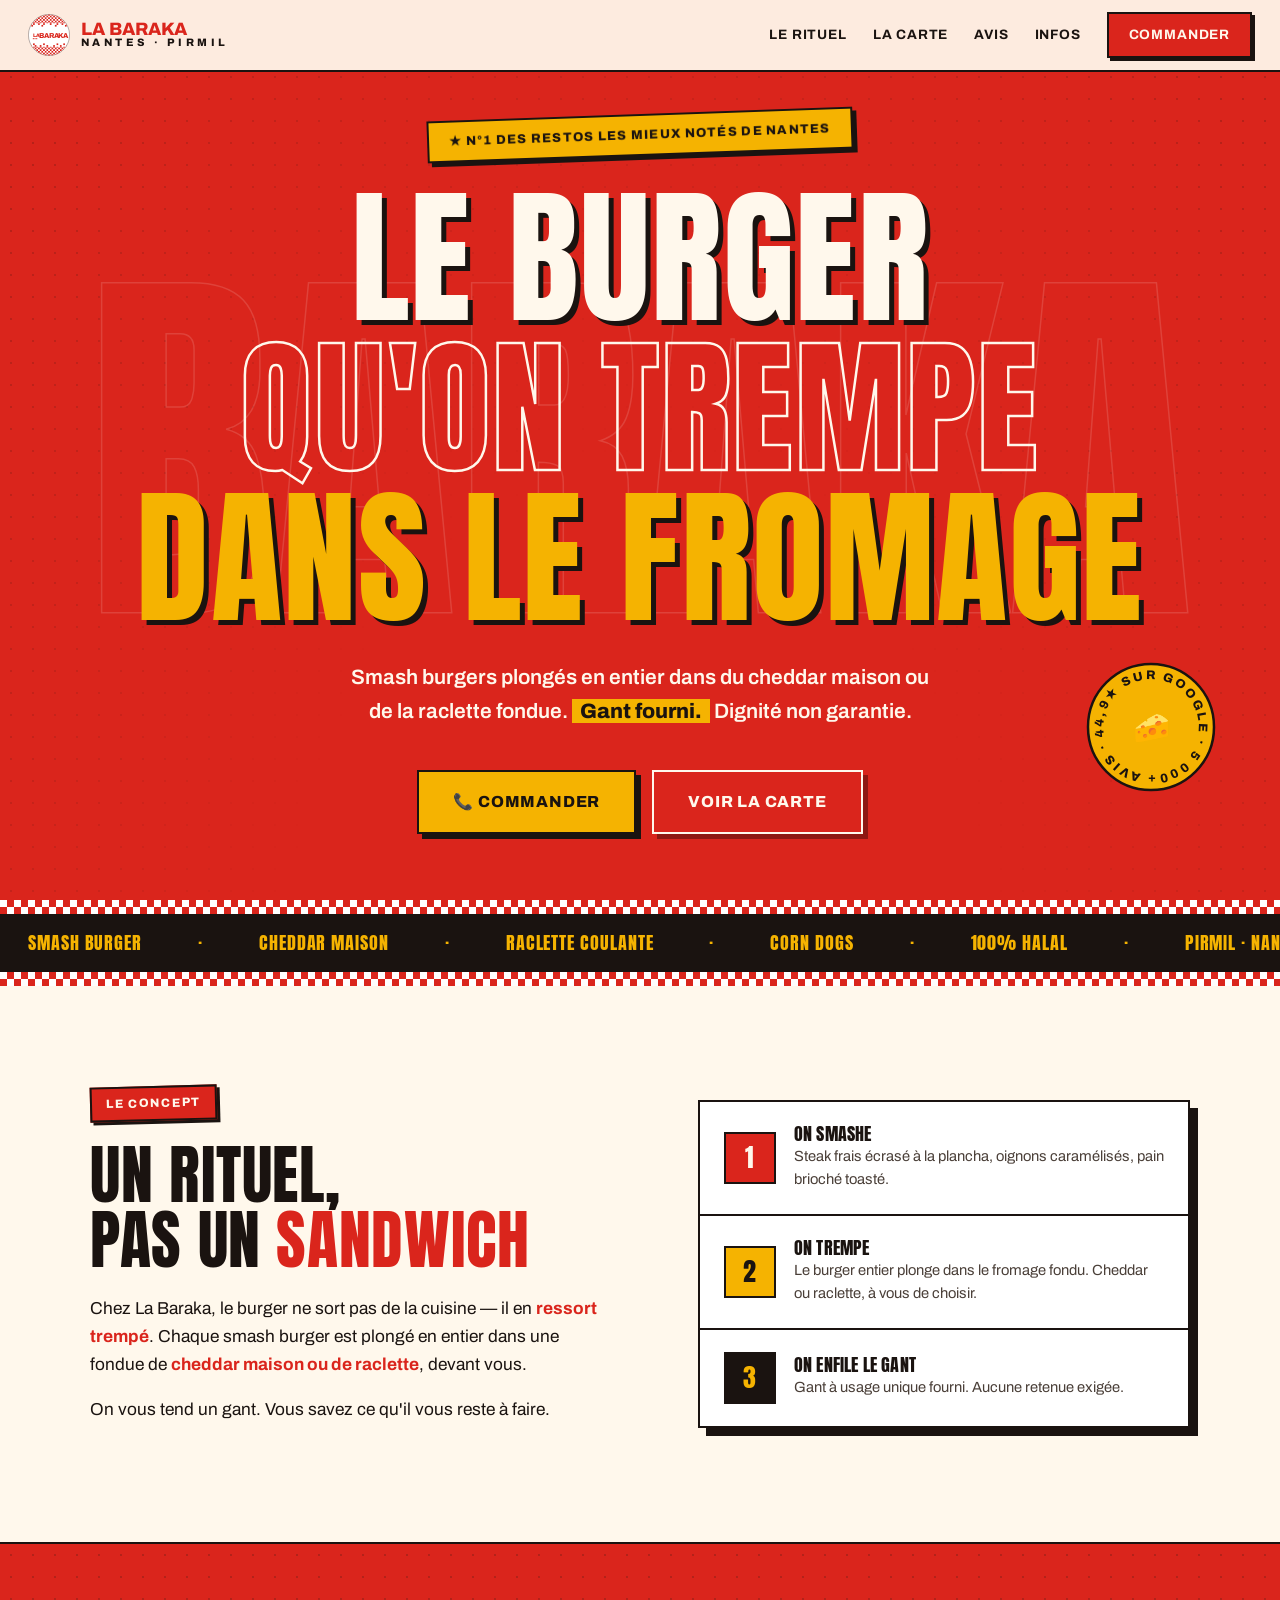
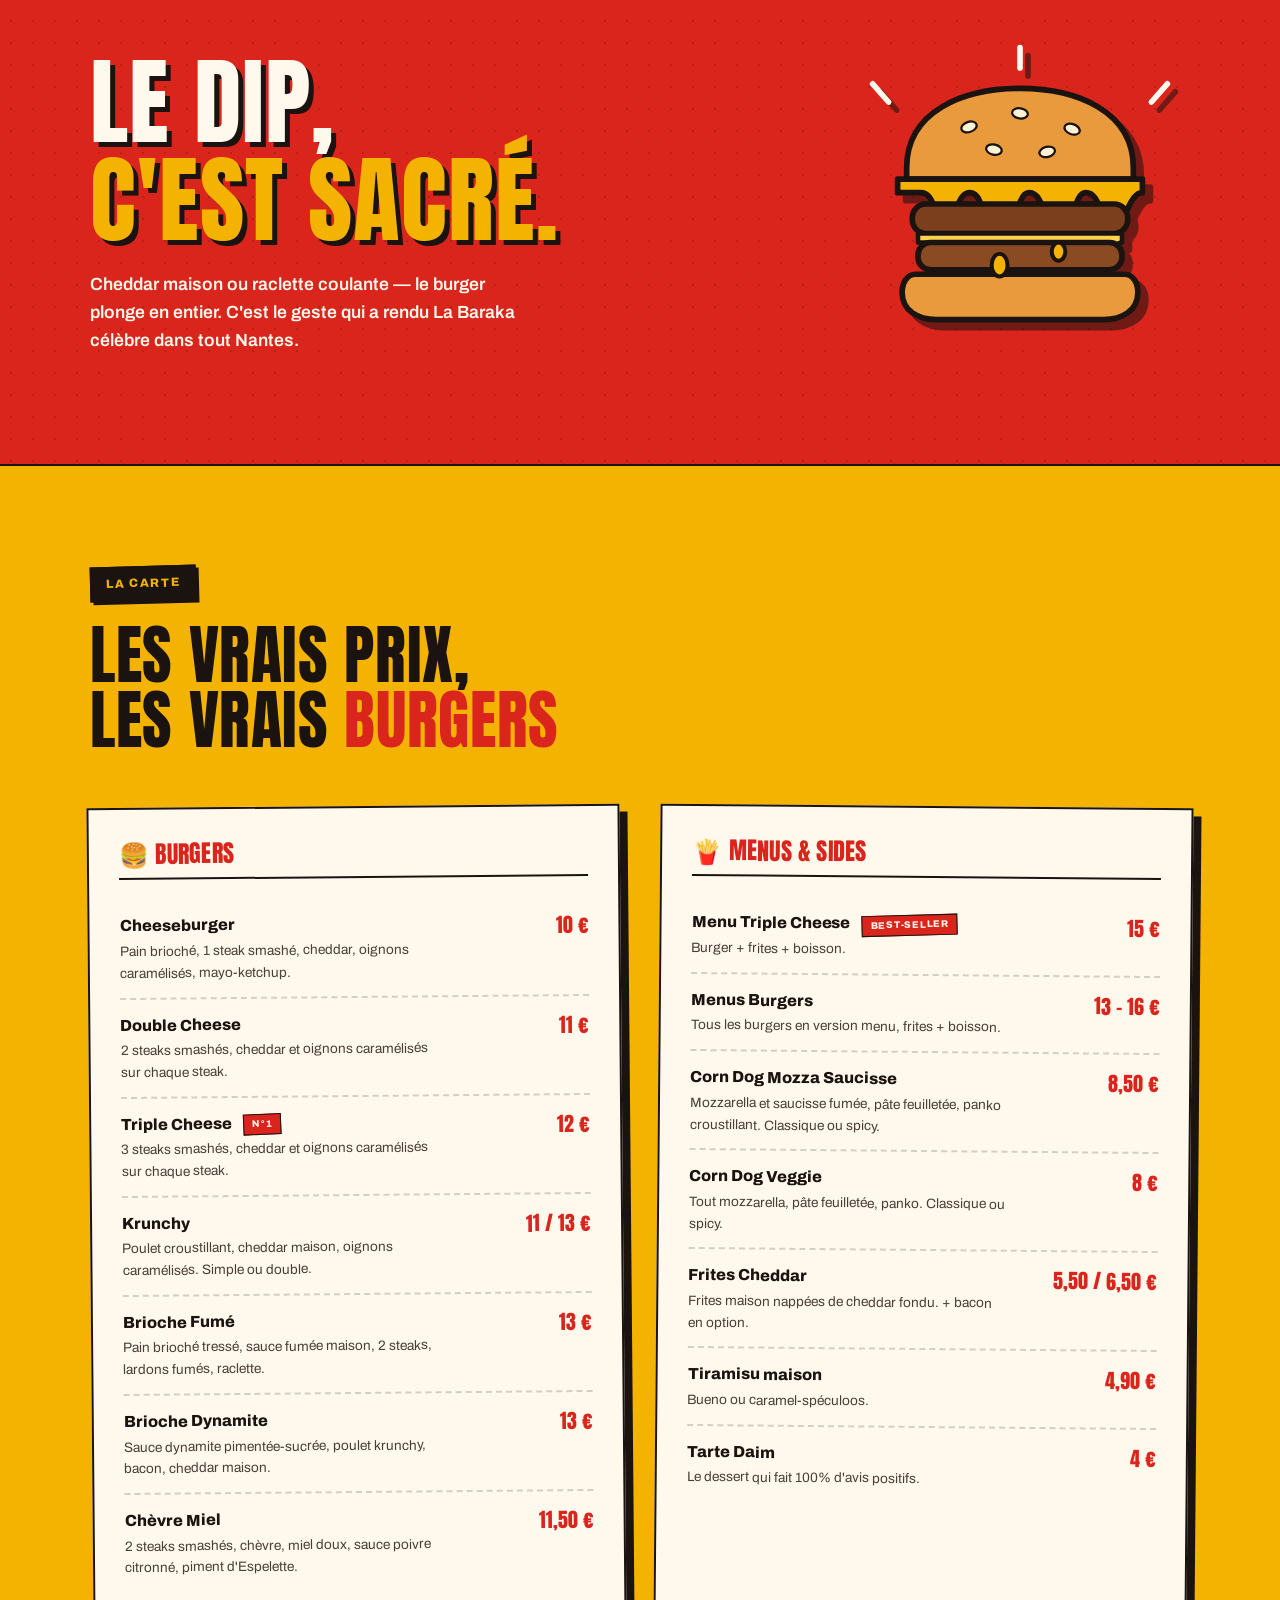
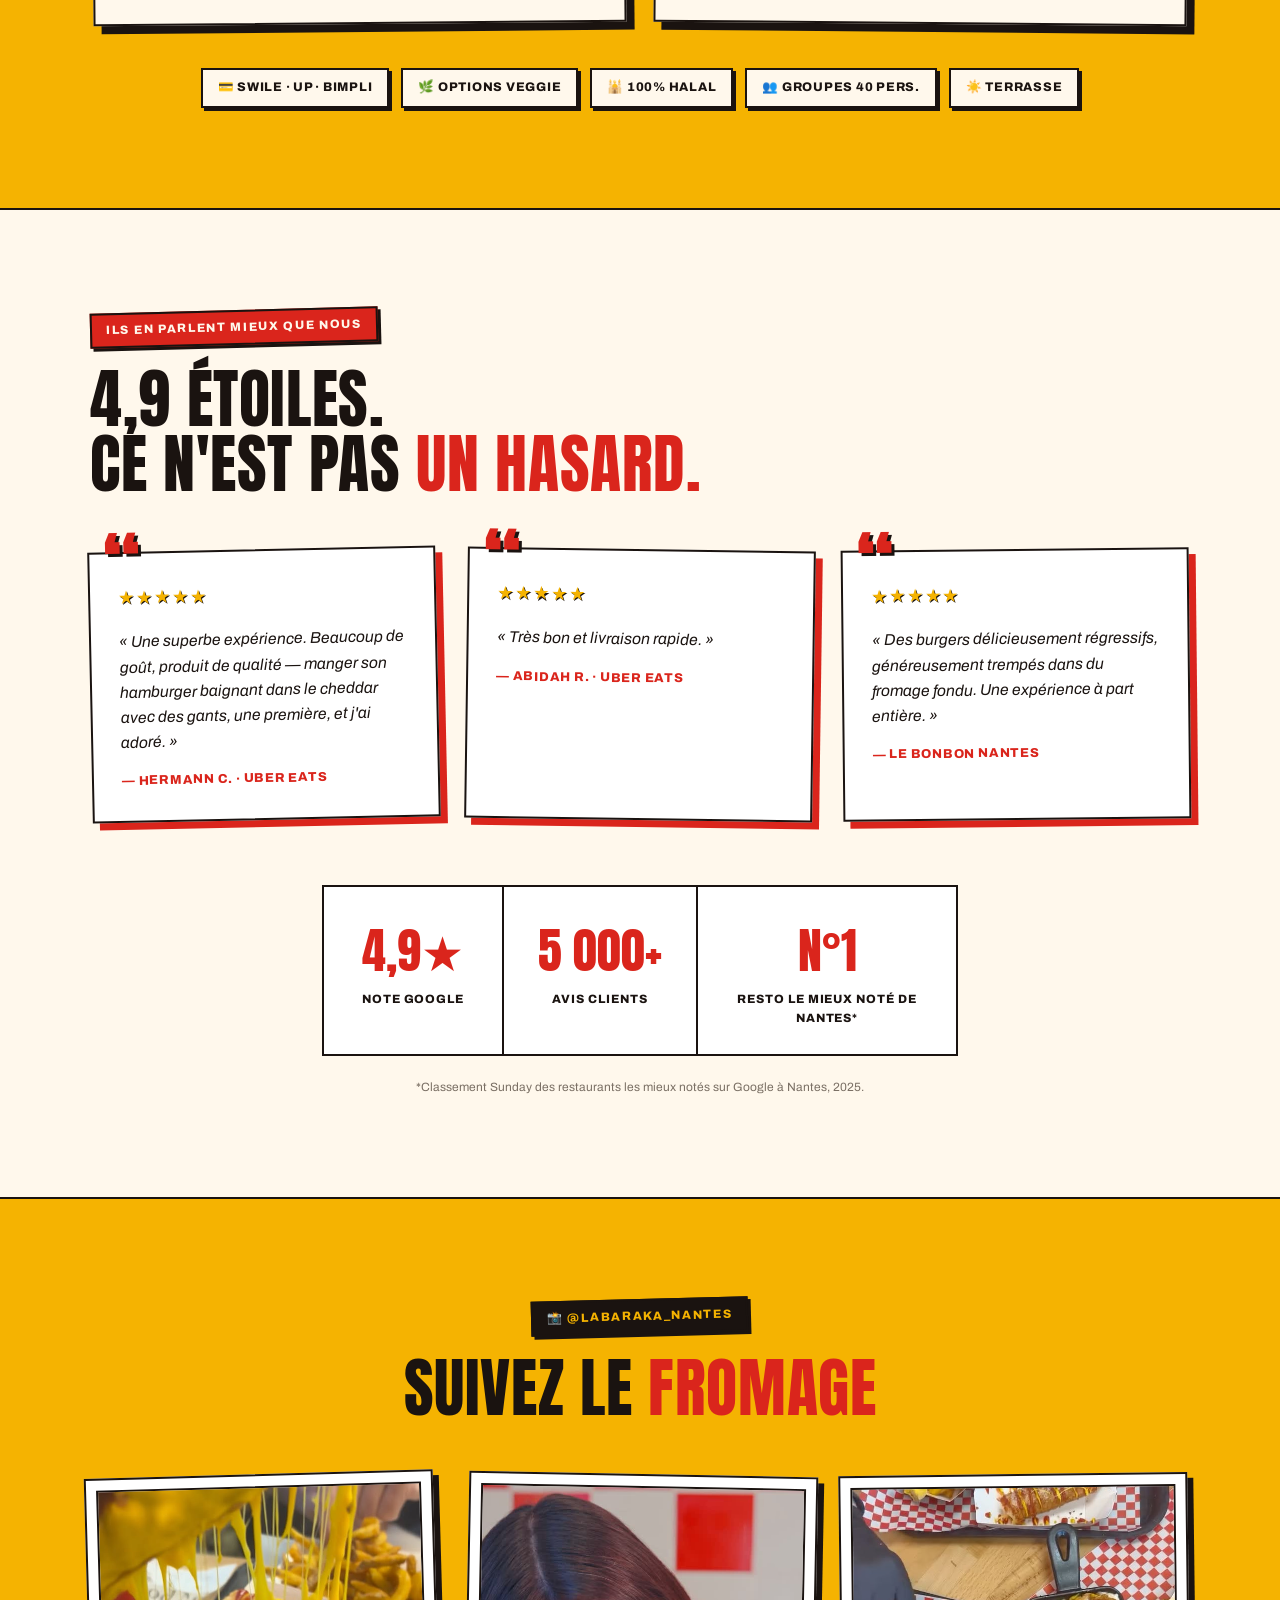
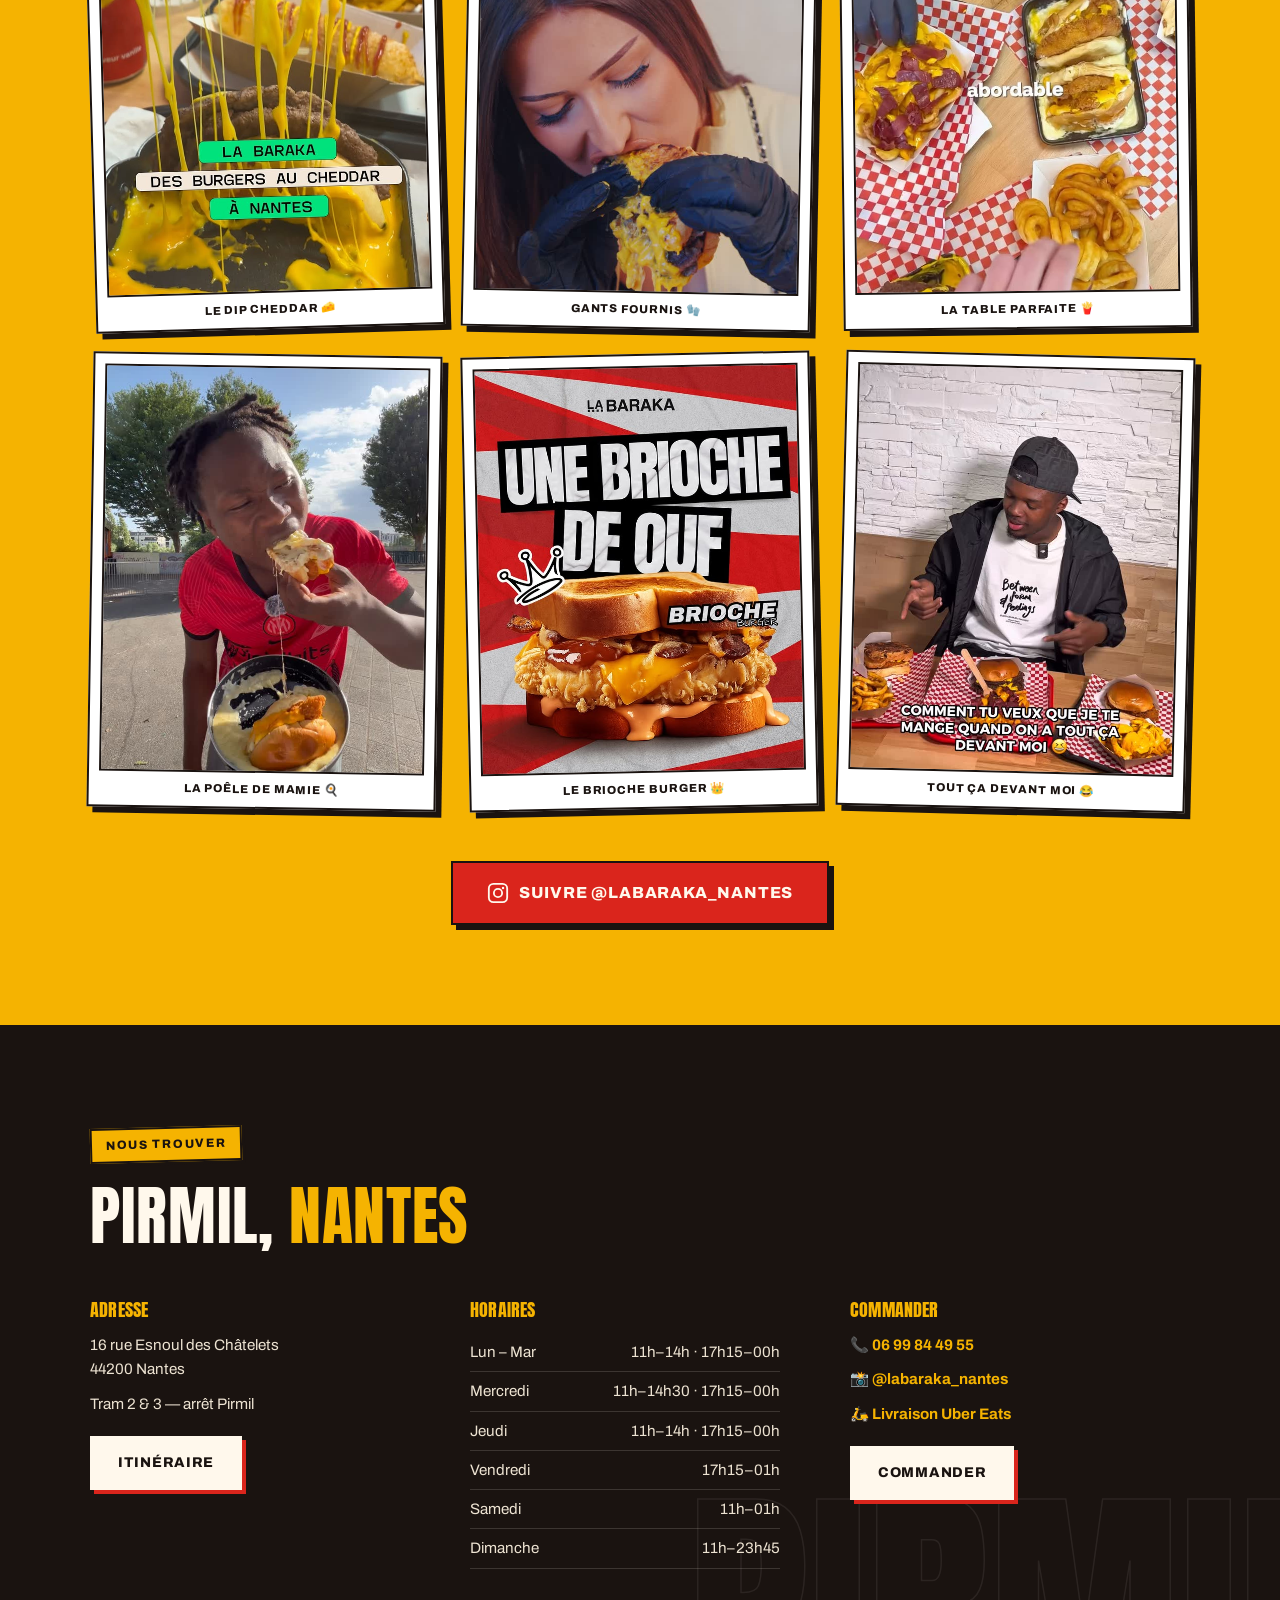
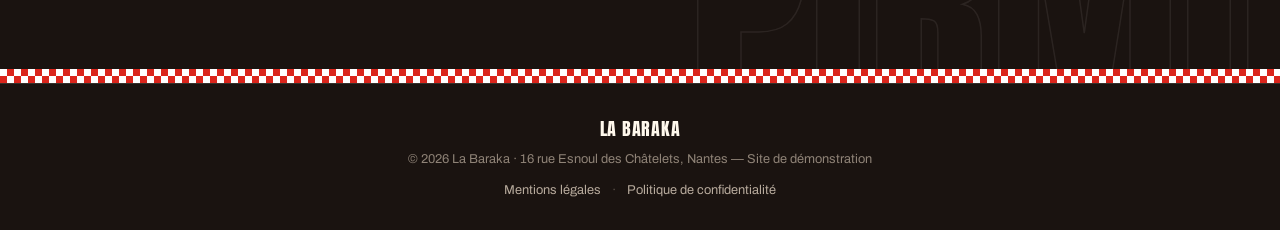
==== commit bd2ae194: "Ajout base légale : mentions légales + politique de confidentialité + liens footer" ====
--- a/index.html
+++ b/index.html
@@ -409,6 +409,10 @@
     padding:30px 24px;font-size:.8rem;border-top:1px solid rgba(255,248,236,.12);
   }
   footer .foot-logo{font-family:'Anton',sans-serif;color:var(--creme);font-size:1.15rem;text-transform:uppercase;margin-bottom:6px;letter-spacing:.04em}
+  footer .foot-legal{margin-top:10px}
+  footer .foot-legal a{color:#b8ab9d;text-decoration:none;transition:color .2s}
+  footer .foot-legal a:hover{color:var(--jaune)}
+  footer .foot-legal .sep{color:#5c534b;margin:0 8px}
 
   /* ---------- INTRO : le hero se construit autour de son titre ----------
      Pas d'écran séparé : le titre du hero EST l'intro (lignes révélées par
@@ -821,6 +825,11 @@
 <footer>
   <div class="foot-logo">La Baraka</div>
   <p>© 2026 La Baraka · 16 rue Esnoul des Châtelets, Nantes — Site de démonstration</p>
+  <p class="foot-legal">
+    <a href="/mentions-legales">Mentions légales</a>
+    <span class="sep">·</span>
+    <a href="/politique-confidentialite">Politique de confidentialité</a>
+  </p>
 </footer>
 
 <script>
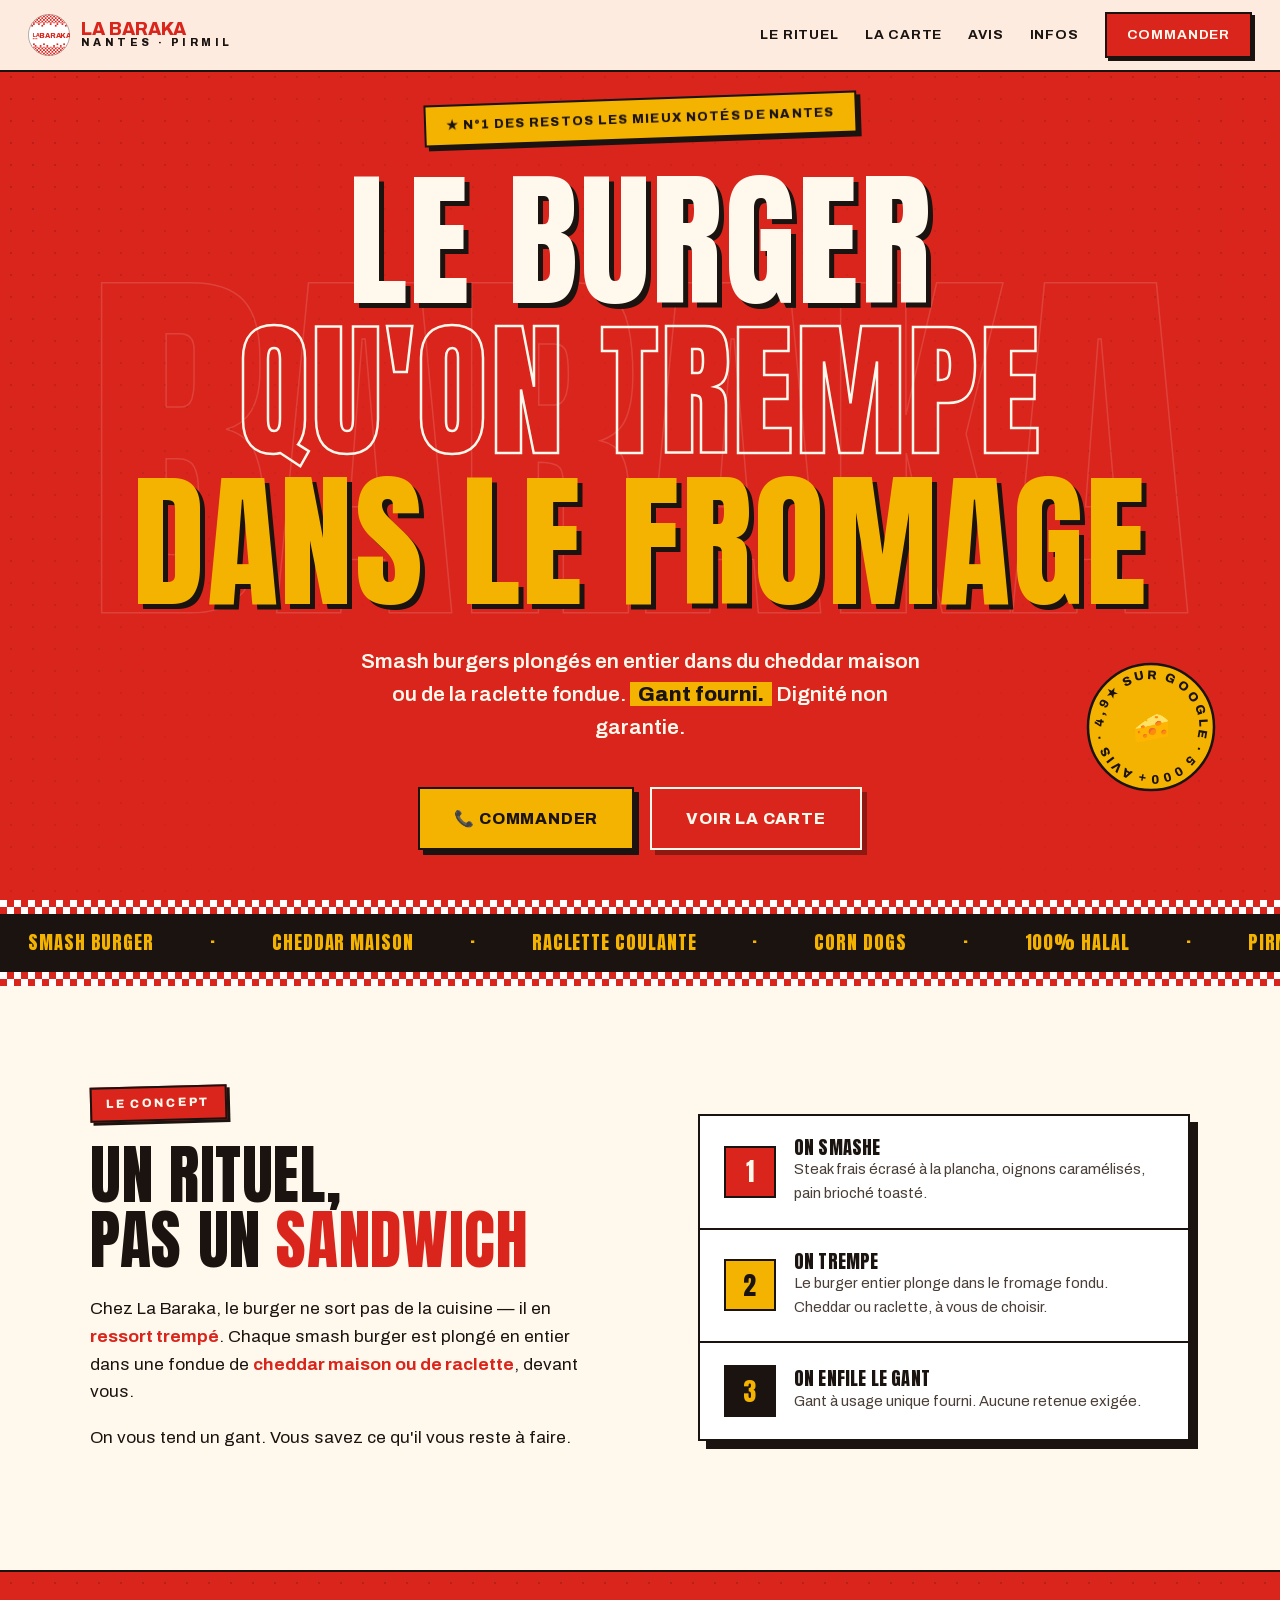
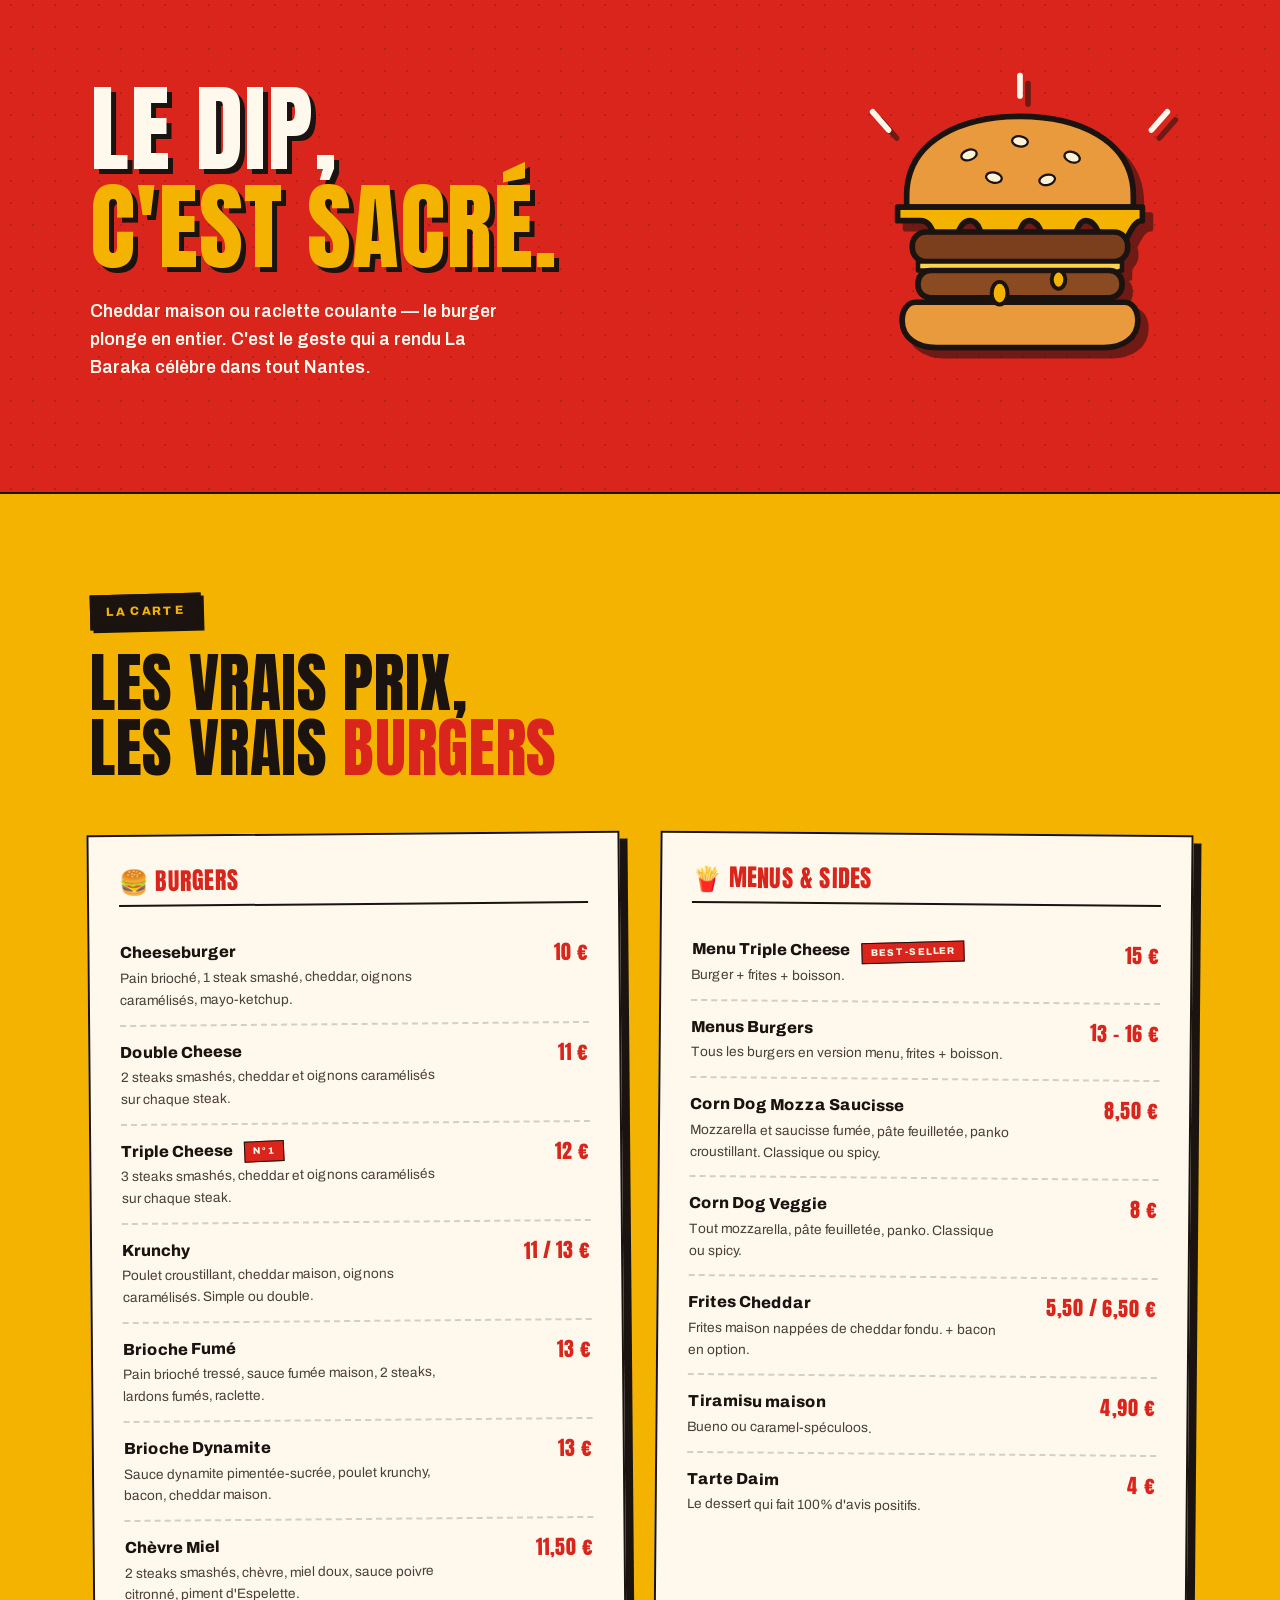
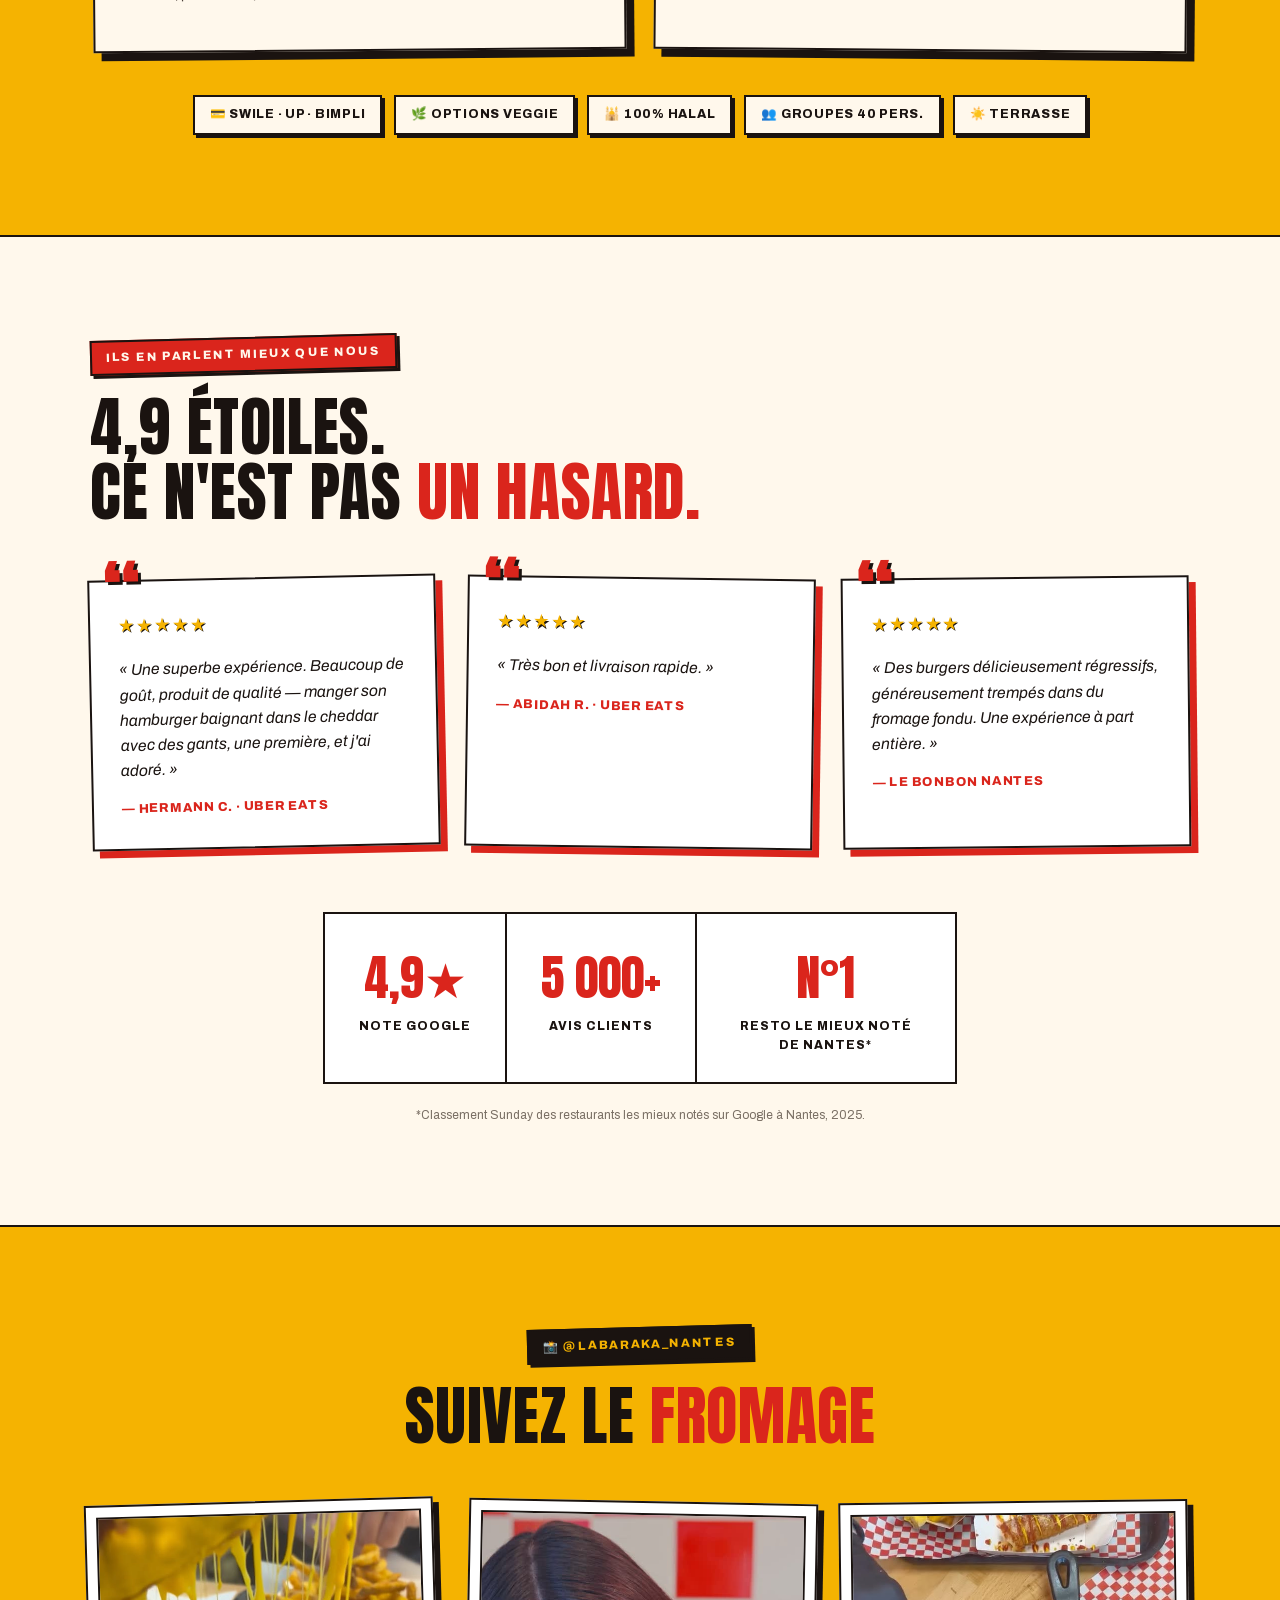
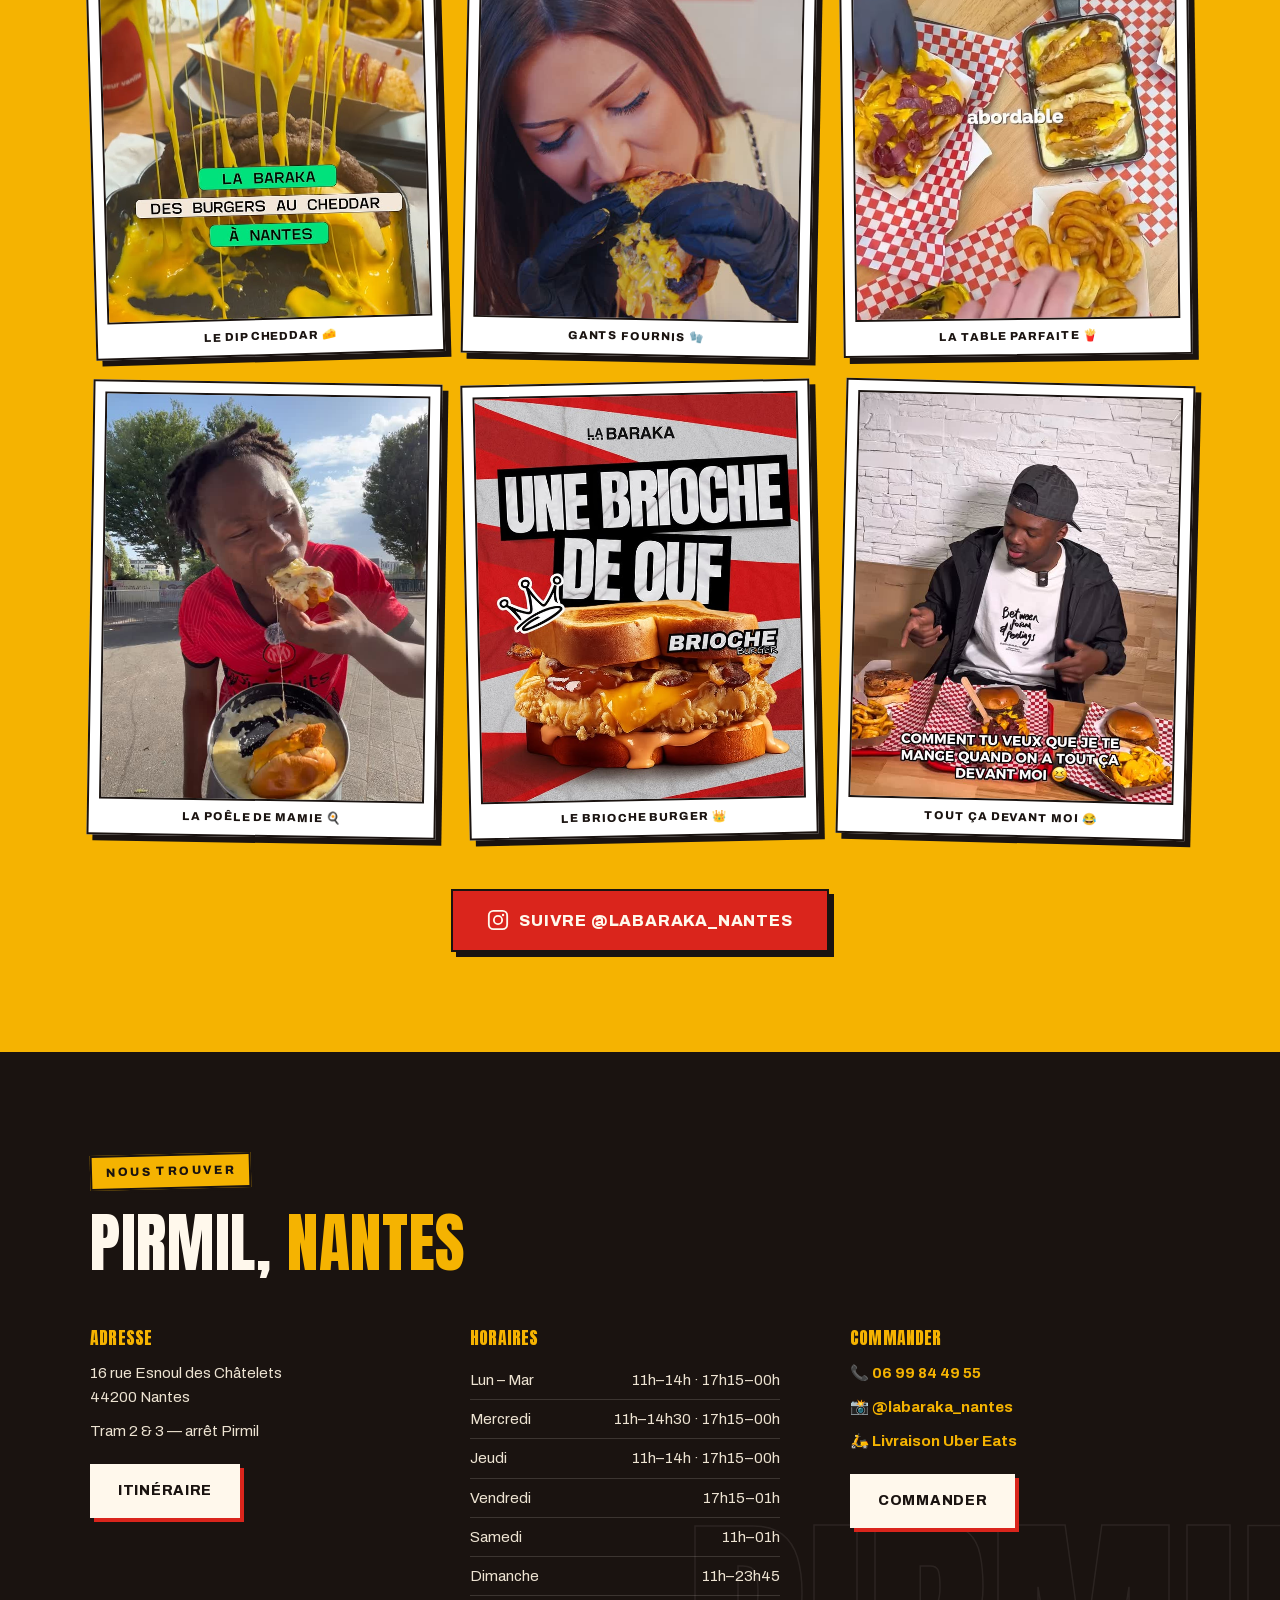
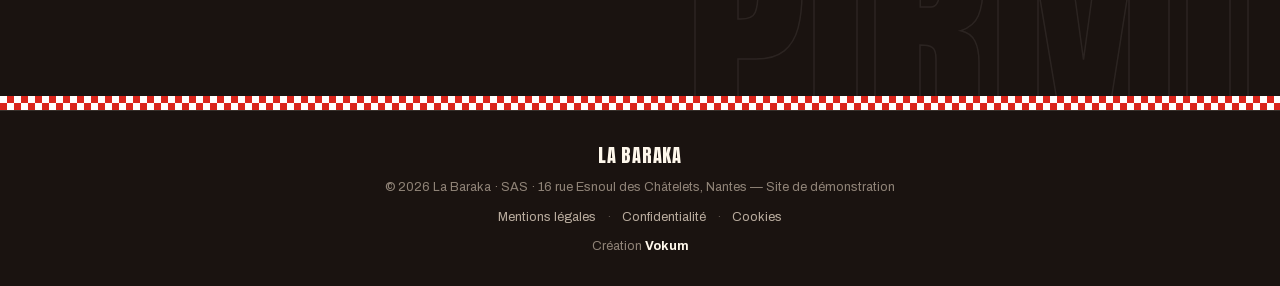
==== commit 532f81c1: "Pages légales : données registre, cookies, Création Vokum Remplace le gabarit à crochets par les don" ====
--- a/index.html
+++ b/index.html
@@ -14,9 +14,9 @@
 <meta property="og:description" content="Smash burgers trempés dans du fromage fondu. 4,9★ sur Google. Pirmil, Nantes.">
 <meta property="og:type" content="website">
 <link rel="icon" href="data:image/svg+xml,%3Csvg xmlns='http://www.w3.org/2000/svg' viewBox='0 0 100 100'%3E%3Ccircle cx='50' cy='50' r='48' fill='white' stroke='%231A1310' stroke-width='2'/%3E%3Crect x='20' y='14' width='12' height='12' fill='%23DA251C'/%3E%3Crect x='44' y='10' width='12' height='12' fill='%23DA251C'/%3E%3Crect x='68' y='14' width='12' height='12' fill='%23DA251C'/%3E%3Ctext x='50' y='63' font-family='Arial Black,sans-serif' font-weight='900' font-size='34' fill='%23DA251C' text-anchor='middle'%3EB%3C/text%3E%3Crect x='32' y='74' width='12' height='12' fill='%23DA251C'/%3E%3Crect x='56' y='74' width='12' height='12' fill='%23DA251C'/%3E%3C/svg%3E">
-<link rel="preconnect" href="https://fonts.googleapis.com">
-<link rel="preconnect" href="https://fonts.gstatic.com" crossorigin>
-<link href="https://fonts.googleapis.com/css2?family=Anton&family=Archivo:ital,wght@0,400;0,500;0,600;0,700;0,800;1,400&display=swap" rel="stylesheet">
+<link rel="preload" href="assets/font/archivo-normal-latin.woff2" as="font" type="font/woff2" crossorigin>
+<link rel="preload" href="assets/font/anton-normal-latin.woff2" as="font" type="font/woff2" crossorigin>
+<link rel="stylesheet" href="assets/font/fonts.css">
 <style>
   :root{
     --rouge:#DA251C;
@@ -413,6 +413,9 @@
   footer .foot-legal a{color:#b8ab9d;text-decoration:none;transition:color .2s}
   footer .foot-legal a:hover{color:var(--jaune)}
   footer .foot-legal .sep{color:#5c534b;margin:0 8px}
+  footer .foot-sign{margin-top:8px}
+  footer .foot-sign a{color:var(--creme);font-weight:700;text-decoration:none}
+  footer .foot-sign a:hover{color:var(--jaune)}
 
   /* ---------- INTRO : le hero se construit autour de son titre ----------
      Pas d'écran séparé : le titre du hero EST l'intro (lignes révélées par
@@ -824,12 +827,15 @@
 <div class="checker-band" aria-hidden="true"></div>
 <footer>
   <div class="foot-logo">La Baraka</div>
-  <p>© 2026 La Baraka · 16 rue Esnoul des Châtelets, Nantes — Site de démonstration</p>
+  <p>© 2026 La Baraka · SAS · 16 rue Esnoul des Châtelets, Nantes — Site de démonstration</p>
   <p class="foot-legal">
     <a href="/mentions-legales">Mentions légales</a>
     <span class="sep">·</span>
-    <a href="/politique-confidentialite">Politique de confidentialité</a>
+    <a href="/politique-confidentialite">Confidentialité</a>
+    <span class="sep">·</span>
+    <a href="/politique-confidentialite#cookies">Cookies</a>
   </p>
+  <p class="foot-sign">Création <a href="https://vokumagency.com" target="_blank" rel="noopener">Vokum</a></p>
 </footer>
 
 <script>
--- a/assets/font/fonts.css
+++ b/assets/font/fonts.css
@@ -0,0 +1,62 @@
+/* ============================================================
+   POLICES AUTO-HÉBERGÉES — La Baraka
+   Anton et Archivo, licence SIL Open Font License 1.1.
+   Rapatriées depuis Google Fonts le 17 juillet 2026 : le navigateur
+   du visiteur ne contacte plus fonts.googleapis.com ni fonts.gstatic.com,
+   donc aucune adresse IP ne part chez Google sans consentement.
+   Sous-ensembles latin + latin-ext uniquement (le site est en français).
+   ============================================================ */
+
+/* ---------- Anton — statique, un seul poids (400) ---------- */
+@font-face {
+  font-family: 'Anton';
+  font-style: normal;
+  font-weight: 400;
+  font-display: swap;
+  src: url(anton-normal-latin.woff2) format('woff2');
+  unicode-range: U+0000-00FF, U+0131, U+0152-0153, U+02BB-02BC, U+02C6, U+02DA, U+02DC, U+0304, U+0308, U+0329, U+2000-206F, U+20AC, U+2122, U+2191, U+2193, U+2212, U+2215, U+FEFF, U+FFFD;
+}
+@font-face {
+  font-family: 'Anton';
+  font-style: normal;
+  font-weight: 400;
+  font-display: swap;
+  src: url(anton-normal-latin-ext.woff2) format('woff2');
+  unicode-range: U+0100-02BA, U+02BD-02C5, U+02C7-02CC, U+02CE-02D7, U+02DD-02FF, U+0304, U+0308, U+0329, U+1D00-1DBF, U+1E00-1E9F, U+1EF2-1EFF, U+2020, U+20A0-20AB, U+20AD-20C0, U+2113, U+2C60-2C7F, U+A720-A7FF;
+}
+
+/* ---------- Archivo — variable, axe wght 100→900 ---------- */
+@font-face {
+  font-family: 'Archivo';
+  font-style: normal;
+  font-weight: 100 900;
+  font-display: swap;
+  src: url(archivo-normal-latin.woff2) format('woff2');
+  unicode-range: U+0000-00FF, U+0131, U+0152-0153, U+02BB-02BC, U+02C6, U+02DA, U+02DC, U+0304, U+0308, U+0329, U+2000-206F, U+20AC, U+2122, U+2191, U+2193, U+2212, U+2215, U+FEFF, U+FFFD;
+}
+@font-face {
+  font-family: 'Archivo';
+  font-style: normal;
+  font-weight: 100 900;
+  font-display: swap;
+  src: url(archivo-normal-latin-ext.woff2) format('woff2');
+  unicode-range: U+0100-02BA, U+02BD-02C5, U+02C7-02CC, U+02CE-02D7, U+02DD-02FF, U+0304, U+0308, U+0329, U+1D00-1DBF, U+1E00-1E9F, U+1EF2-1EFF, U+2020, U+20A0-20AB, U+20AD-20C0, U+2113, U+2C60-2C7F, U+A720-A7FF;
+}
+
+/* ---------- Archivo italique — statique, poids 400 ---------- */
+@font-face {
+  font-family: 'Archivo';
+  font-style: italic;
+  font-weight: 400;
+  font-display: swap;
+  src: url(archivo-italic-latin.woff2) format('woff2');
+  unicode-range: U+0000-00FF, U+0131, U+0152-0153, U+02BB-02BC, U+02C6, U+02DA, U+02DC, U+0304, U+0308, U+0329, U+2000-206F, U+20AC, U+2122, U+2191, U+2193, U+2212, U+2215, U+FEFF, U+FFFD;
+}
+@font-face {
+  font-family: 'Archivo';
+  font-style: italic;
+  font-weight: 400;
+  font-display: swap;
+  src: url(archivo-italic-latin-ext.woff2) format('woff2');
+  unicode-range: U+0100-02BA, U+02BD-02C5, U+02C7-02CC, U+02CE-02D7, U+02DD-02FF, U+0304, U+0308, U+0329, U+1D00-1DBF, U+1E00-1E9F, U+1EF2-1EFF, U+2020, U+20A0-20AB, U+20AD-20C0, U+2113, U+2C60-2C7F, U+A720-A7FF;
+}
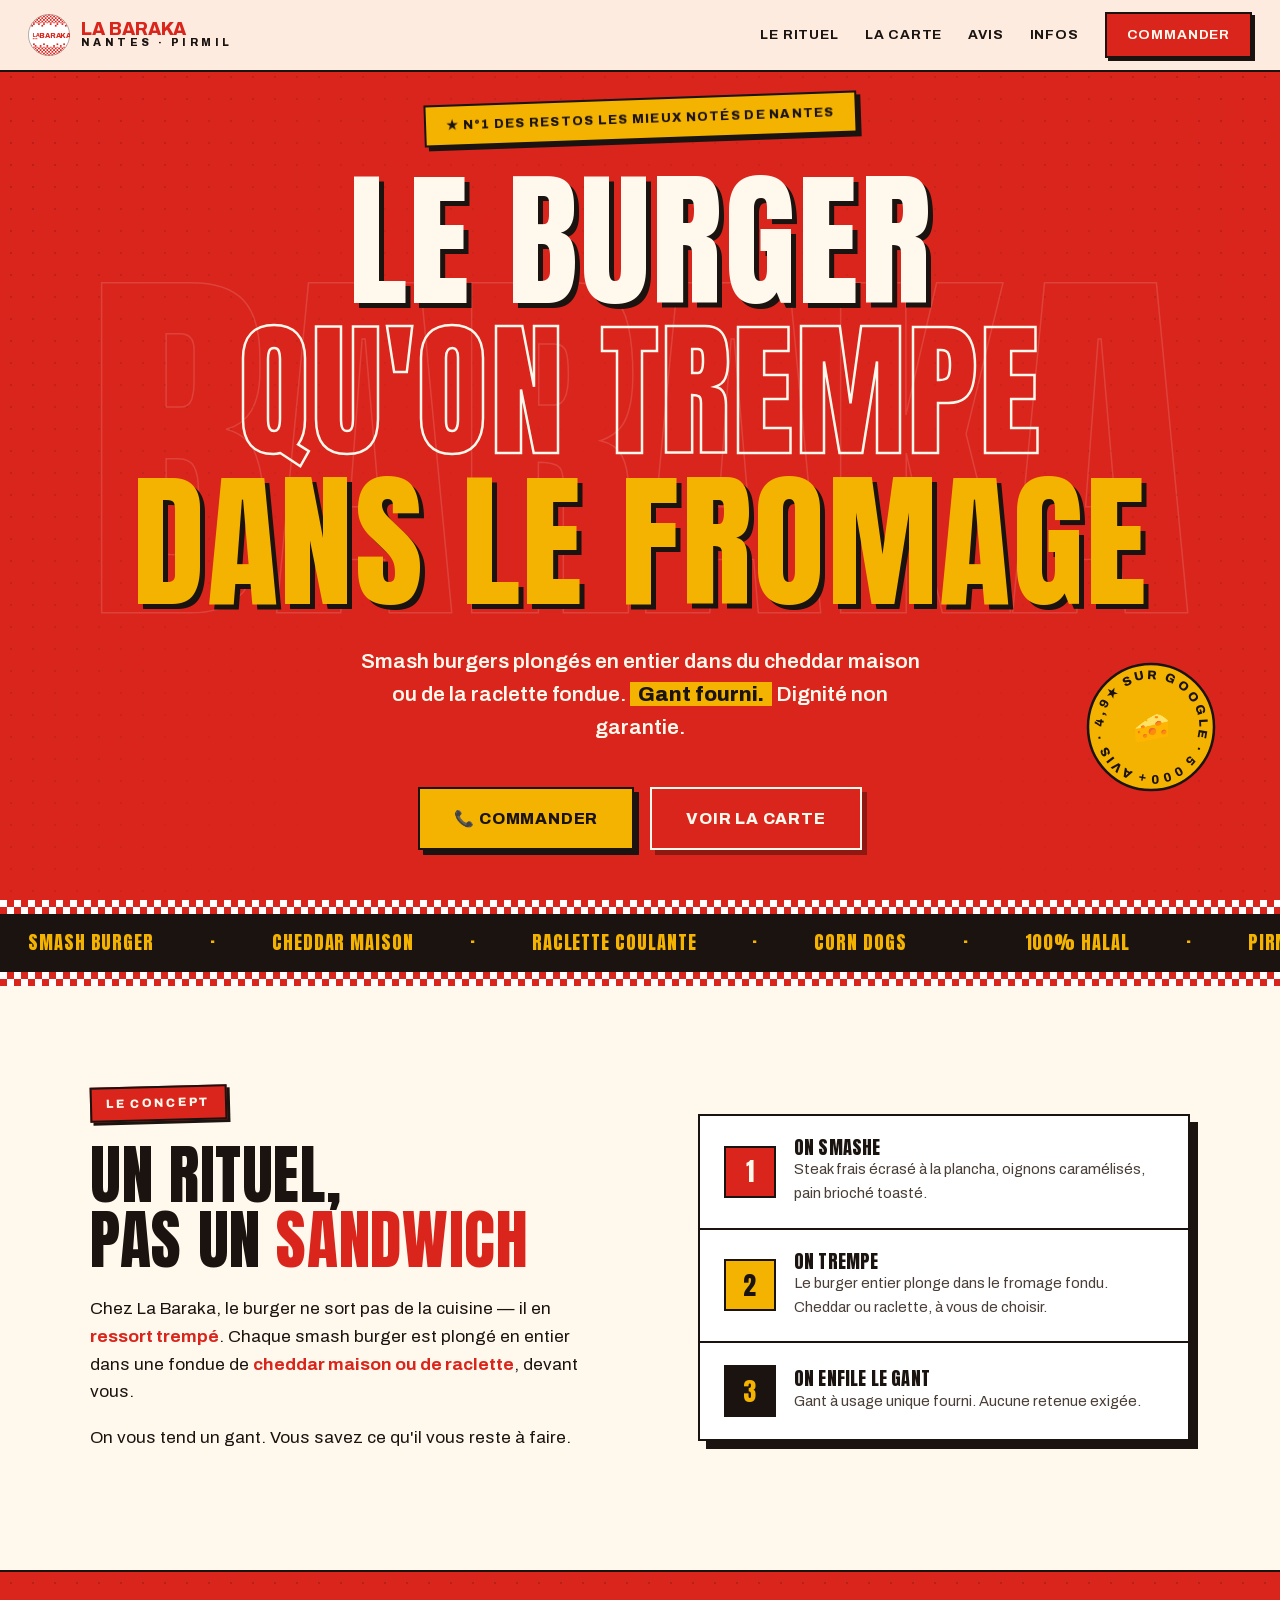
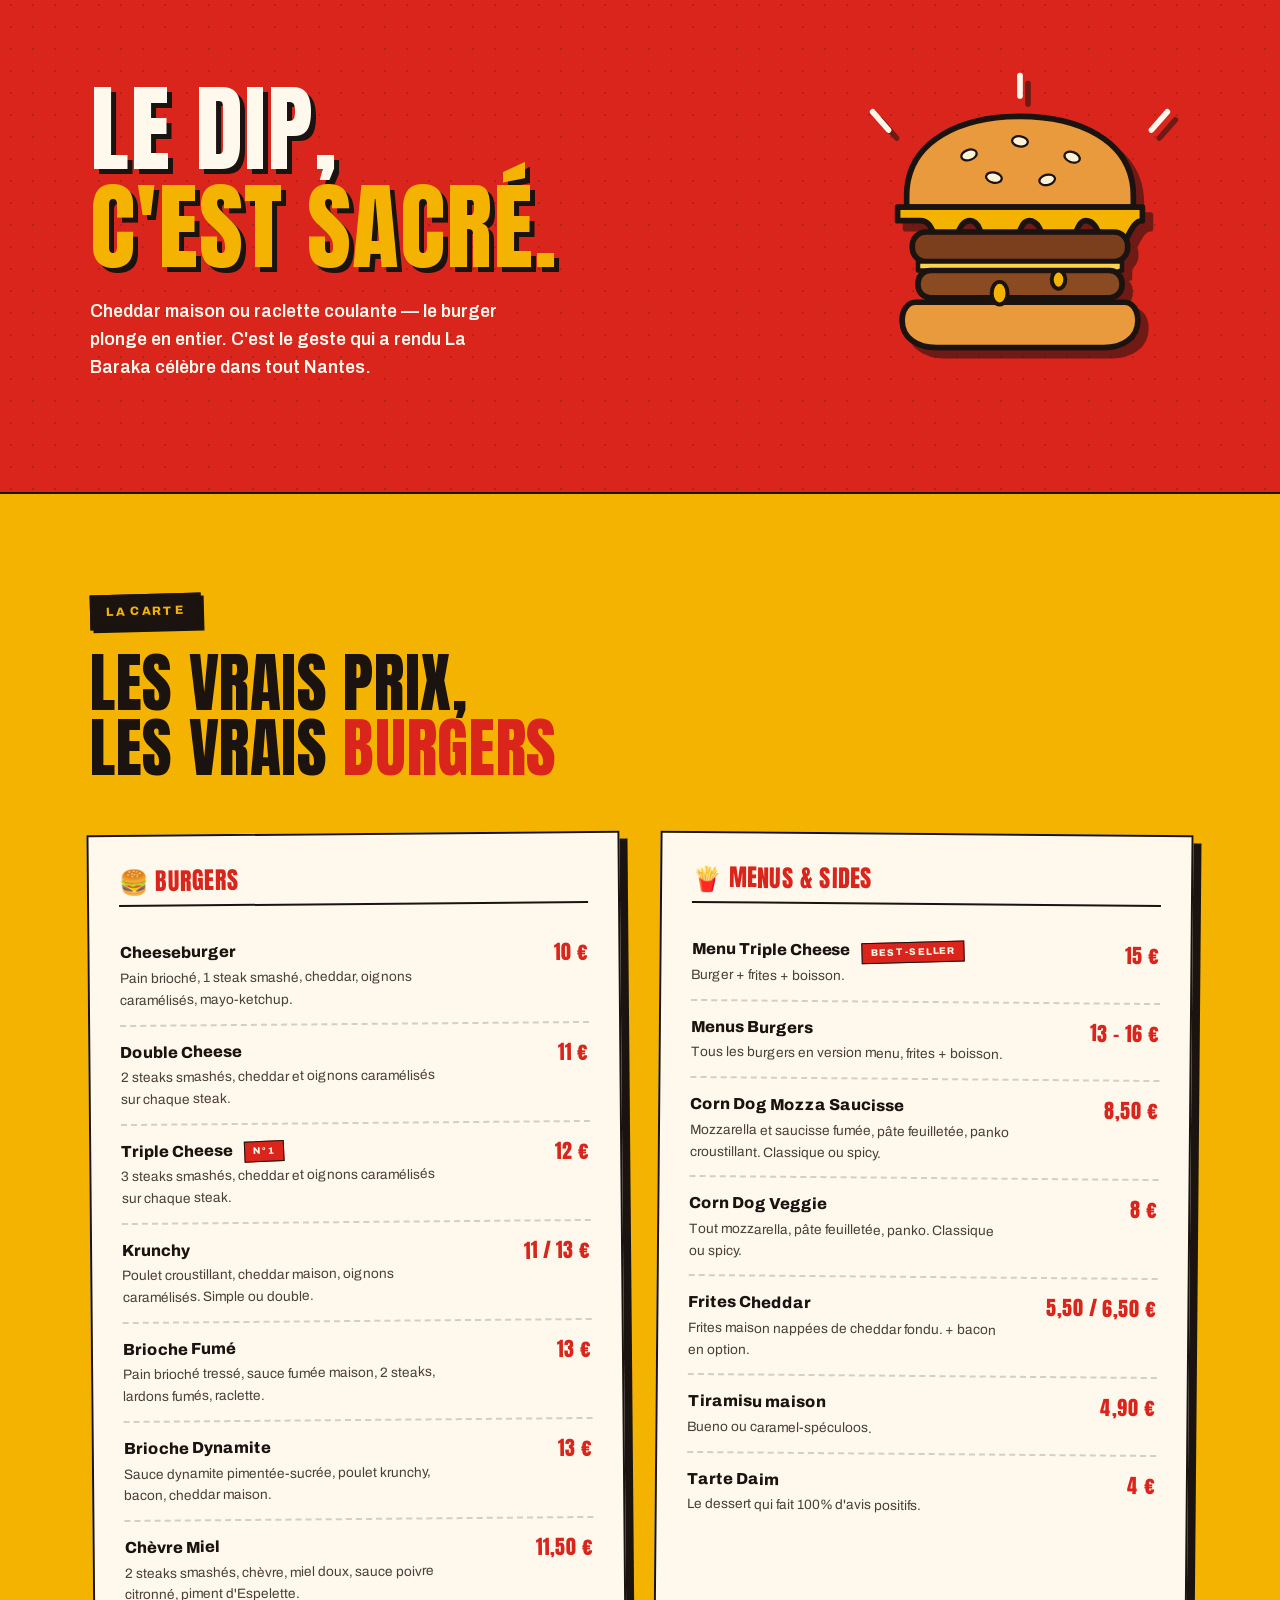
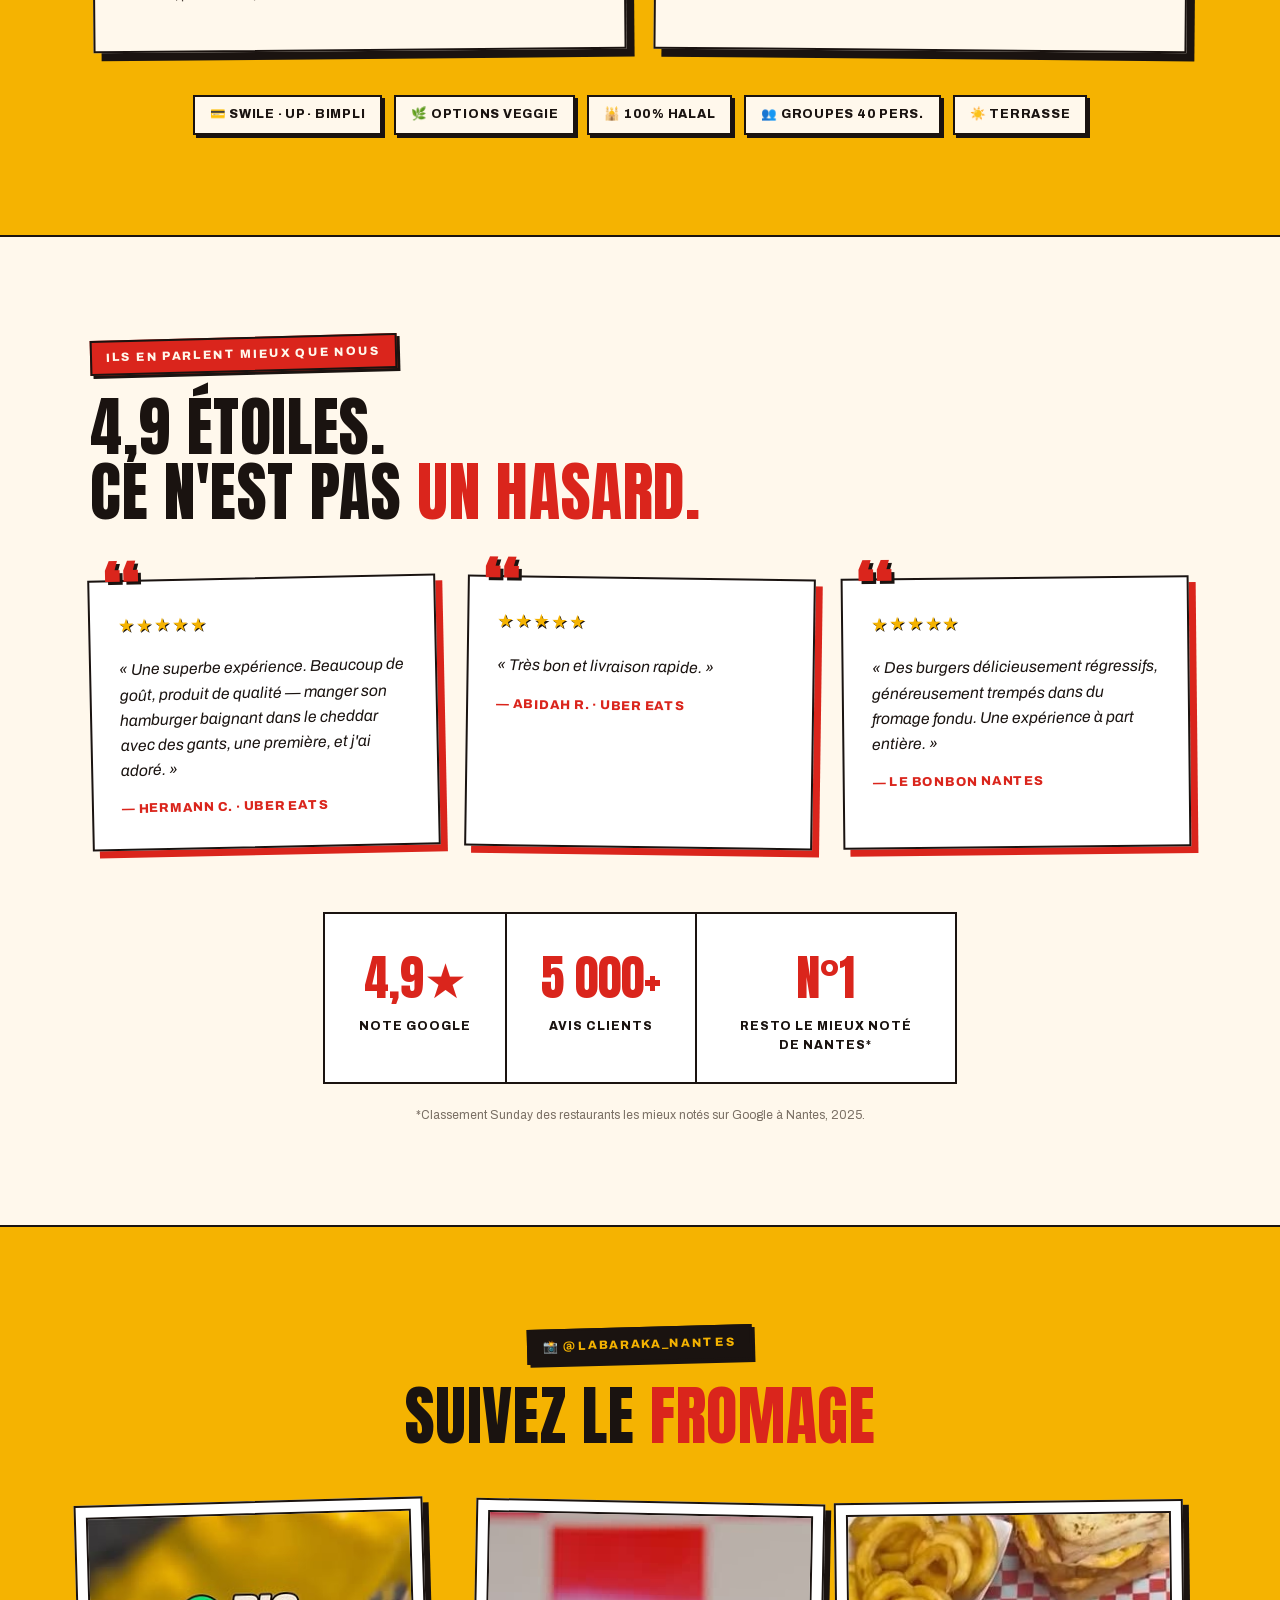
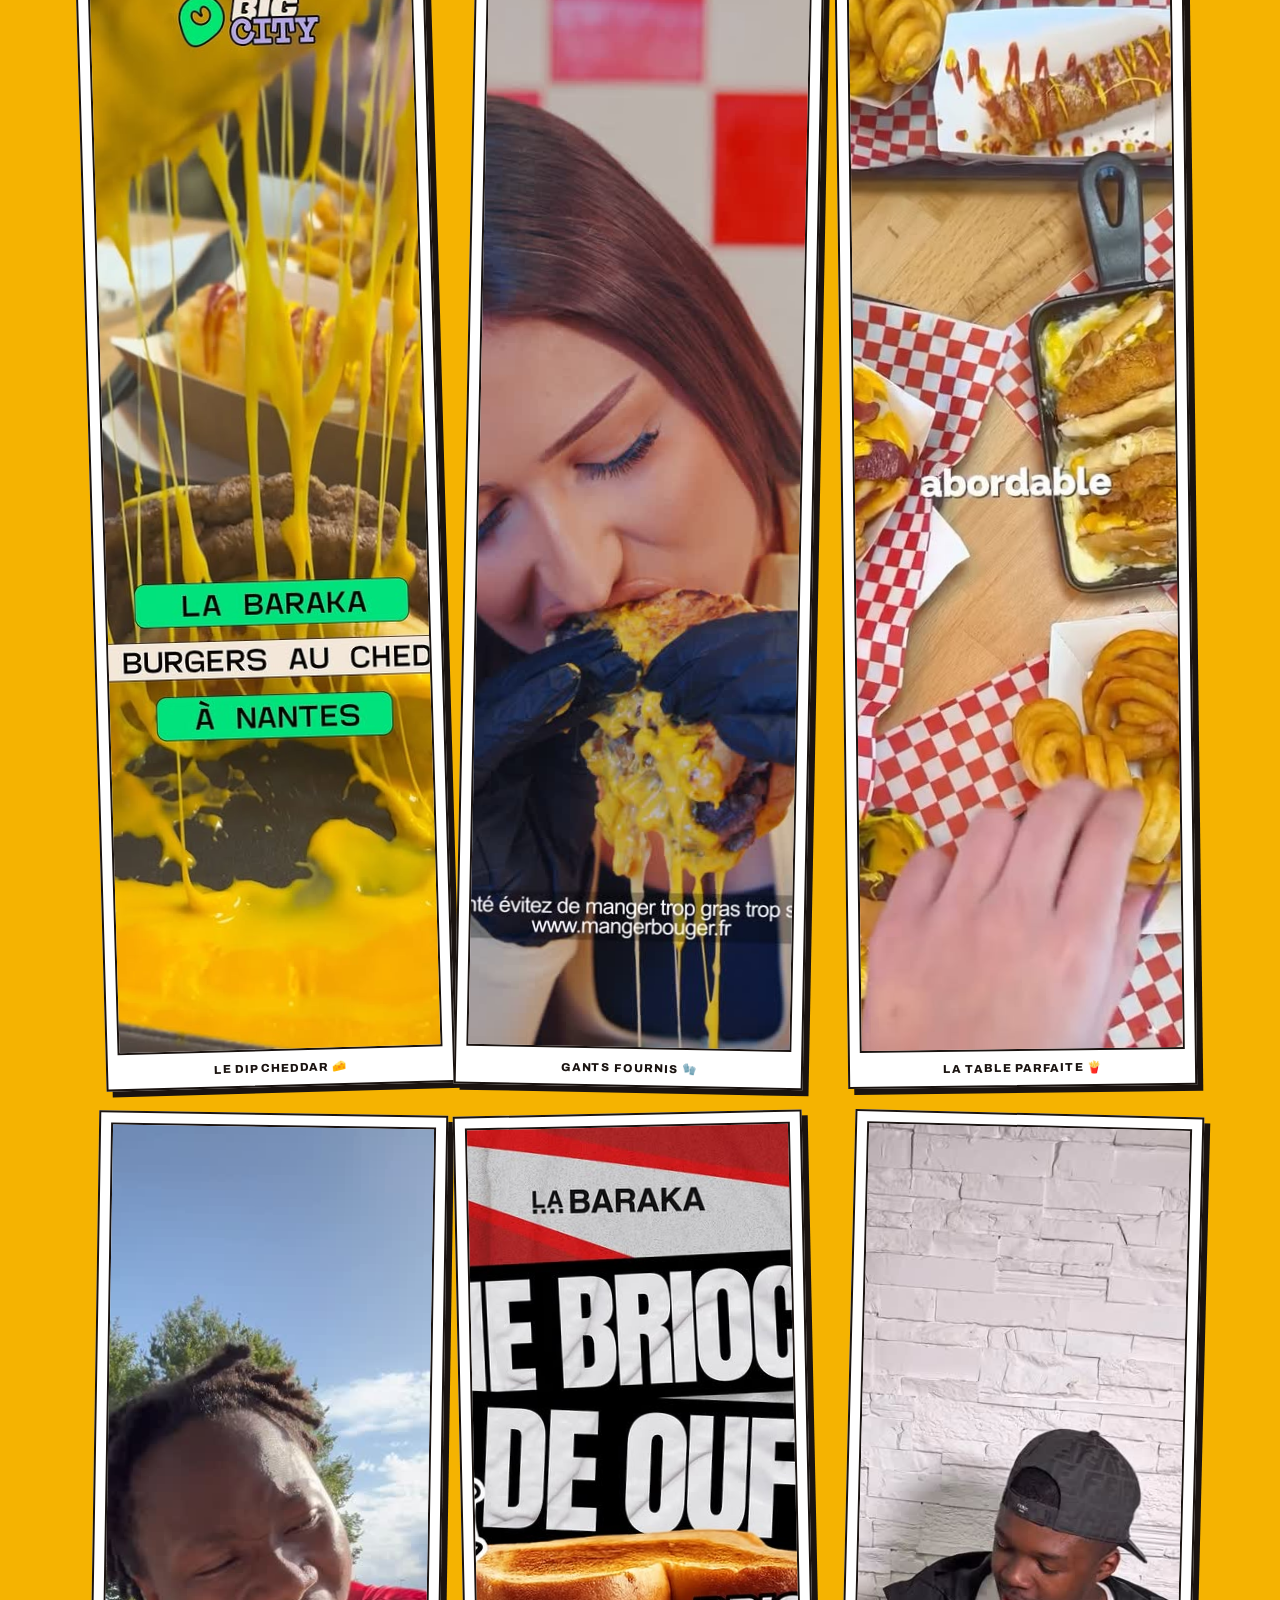
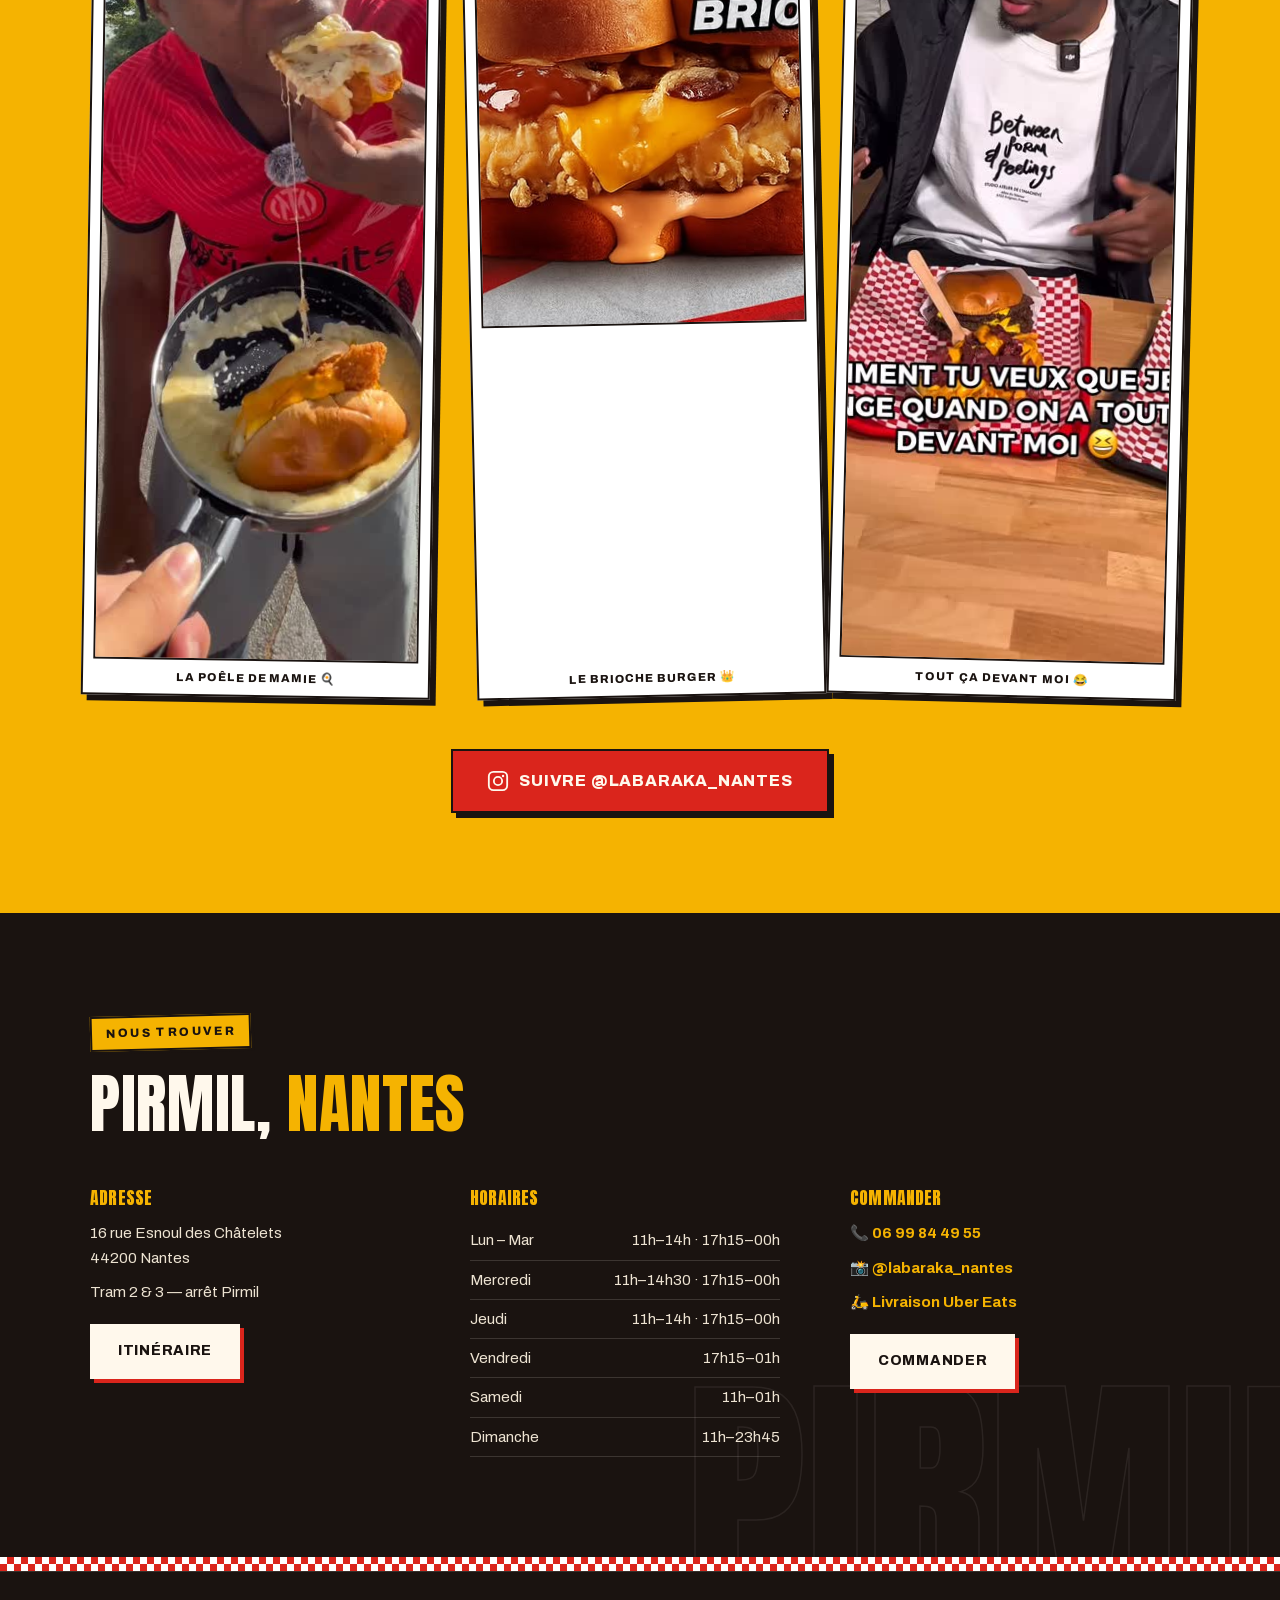
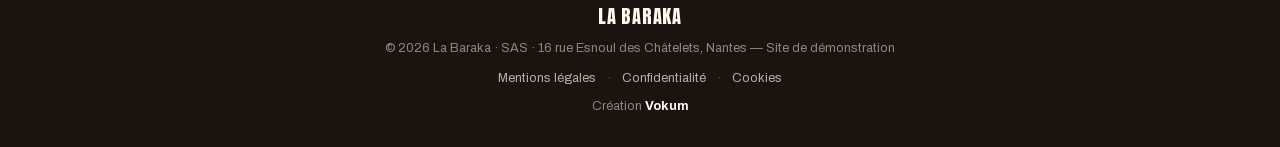
==== commit ae1ca857: "Perf: attributs d'image (CLS, lazy-loading, priorite LCP) et recompression - width/height ajoutes de" ====
--- a/index.html
+++ b/index.html
@@ -484,6 +484,102 @@
     body.has-intro header h1 i{transform:none}
   }
 </style>
+<script type="application/ld+json">
+{
+  "@context": "https://schema.org",
+  "@type": "Restaurant",
+  "name": "La Baraka",
+  "description": "Smash burgers trempés au cheddar ou à la raclette fondue, quartier Pirmil à Nantes.",
+  "servesCuisine": "Burgers",
+  "address": {
+    "@type": "PostalAddress",
+    "streetAddress": "16 rue Esnoul des Châtelets",
+    "postalCode": "44200",
+    "addressLocality": "Nantes",
+    "addressCountry": "FR"
+  },
+  "telephone": "+33699844955",
+  "openingHoursSpecification": [
+    {
+      "@type": "OpeningHoursSpecification",
+      "dayOfWeek": [
+        "Monday",
+        "Tuesday"
+      ],
+      "opens": "11:00",
+      "closes": "14:00"
+    },
+    {
+      "@type": "OpeningHoursSpecification",
+      "dayOfWeek": [
+        "Monday",
+        "Tuesday"
+      ],
+      "opens": "17:15",
+      "closes": "23:59"
+    },
+    {
+      "@type": "OpeningHoursSpecification",
+      "dayOfWeek": [
+        "Wednesday"
+      ],
+      "opens": "11:00",
+      "closes": "14:30"
+    },
+    {
+      "@type": "OpeningHoursSpecification",
+      "dayOfWeek": [
+        "Wednesday"
+      ],
+      "opens": "17:15",
+      "closes": "23:59"
+    },
+    {
+      "@type": "OpeningHoursSpecification",
+      "dayOfWeek": [
+        "Thursday"
+      ],
+      "opens": "11:00",
+      "closes": "14:00"
+    },
+    {
+      "@type": "OpeningHoursSpecification",
+      "dayOfWeek": [
+        "Thursday"
+      ],
+      "opens": "17:15",
+      "closes": "23:59"
+    },
+    {
+      "@type": "OpeningHoursSpecification",
+      "dayOfWeek": [
+        "Friday"
+      ],
+      "opens": "17:15",
+      "closes": "01:00"
+    },
+    {
+      "@type": "OpeningHoursSpecification",
+      "dayOfWeek": [
+        "Saturday"
+      ],
+      "opens": "11:00",
+      "closes": "01:00"
+    },
+    {
+      "@type": "OpeningHoursSpecification",
+      "dayOfWeek": [
+        "Sunday"
+      ],
+      "opens": "11:00",
+      "closes": "23:45"
+    }
+  ],
+  "sameAs": [
+    "https://www.instagram.com/labaraka_nantes/"
+  ]
+}
+</script>
 </head>
 <body>
 
@@ -604,7 +700,7 @@
       <img src="https://uploads.lebonbon.fr/source/2025/july/2080138/la-baraka-ok_1_2000.jpg"
            alt="Smash burger La Baraka trempé dans le cheddar fondu"
            loading="lazy"
-           onerror="if(!this.dataset.fb){this.dataset.fb=1;this.src='https://tb-static.uber.com/prod/image-proc/processed_images/a5ada9bf3a7fd62d1d57909b69115706/dfe73df3a8123af1971eabf3eeff9ac1.jpeg'}else{this.closest('.dip-photo').style.display='none';document.querySelector('.burger-svg').style.display='block'}">
+           onerror="if(!this.dataset.fb){this.dataset.fb=1;this.src='https://tb-static.uber.com/prod/image-proc/processed_images/a5ada9bf3a7fd62d1d57909b69115706/dfe73df3a8123af1971eabf3eeff9ac1.jpeg'}else{this.closest('.dip-photo').style.display='none';document.querySelector('.burger-svg').style.display='block'}" decoding="async">
       <figcaption>Le dip, en vrai. 🧀</figcaption>
     </figure>
     <svg class="burger-svg reveal" viewBox="0 0 300 300" xmlns="http://www.w3.org/2000/svg" role="img" aria-label="Smash burger dégoulinant de fromage">
@@ -757,27 +853,27 @@
     </div>
     <div class="insta-grid reveal">
       <a class="insta-card" href="https://www.instagram.com/labaraka_nantes/" target="_blank" rel="noopener">
-        <img src="img/insta-0.jpg" alt="Burger plongé dans le cheddar fondu" loading="lazy">
+        <img src="img/insta-0.jpg" alt="Burger plongé dans le cheddar fondu" loading="lazy" width="640" height="1138" decoding="async">
         <span class="tag">Le dip cheddar 🧀</span>
       </a>
       <a class="insta-card" href="https://www.instagram.com/labaraka_nantes/" target="_blank" rel="noopener">
-        <img src="img/insta-10.jpg" alt="Cliente qui croque un burger au fromage, gants fournis" loading="lazy">
+        <img src="img/insta-10.jpg" alt="Cliente qui croque un burger au fromage, gants fournis" loading="lazy" width="640" height="1136" decoding="async">
         <span class="tag">Gants fournis 🧤</span>
       </a>
       <a class="insta-card" href="https://www.instagram.com/labaraka_nantes/" target="_blank" rel="noopener">
-        <img src="img/insta-7.jpg" alt="Table remplie de burgers, corn dogs et frites curly" loading="lazy">
+        <img src="img/insta-7.jpg" alt="Table remplie de burgers, corn dogs et frites curly" loading="lazy" width="640" height="1138" decoding="async">
         <span class="tag">La table parfaite 🍟</span>
       </a>
       <a class="insta-card" href="https://www.instagram.com/labaraka_nantes/" target="_blank" rel="noopener">
-        <img src="img/insta-4.jpg" alt="Burger raclette servi dans la poêle" loading="lazy">
+        <img src="img/insta-4.jpg" alt="Burger raclette servi dans la poêle" loading="lazy" width="640" height="1136" decoding="async">
         <span class="tag">La poêle de mamie 🍳</span>
       </a>
       <a class="insta-card" href="https://www.instagram.com/labaraka_nantes/" target="_blank" rel="noopener">
-        <img src="img/insta-6.jpg" alt="Affiche du brioche burger La Baraka" loading="lazy">
+        <img src="img/insta-6.jpg" alt="Affiche du brioche burger La Baraka" loading="lazy" width="640" height="800" decoding="async">
         <span class="tag">Le brioche burger 👑</span>
       </a>
       <a class="insta-card" href="https://www.instagram.com/labaraka_nantes/" target="_blank" rel="noopener">
-        <img src="img/insta-8.jpg" alt="Client devant trois plateaux de burgers" loading="lazy">
+        <img src="img/insta-8.jpg" alt="Client devant trois plateaux de burgers" loading="lazy" width="640" height="1136" decoding="async">
         <span class="tag">Tout ça devant moi 😂</span>
       </a>
     </div>
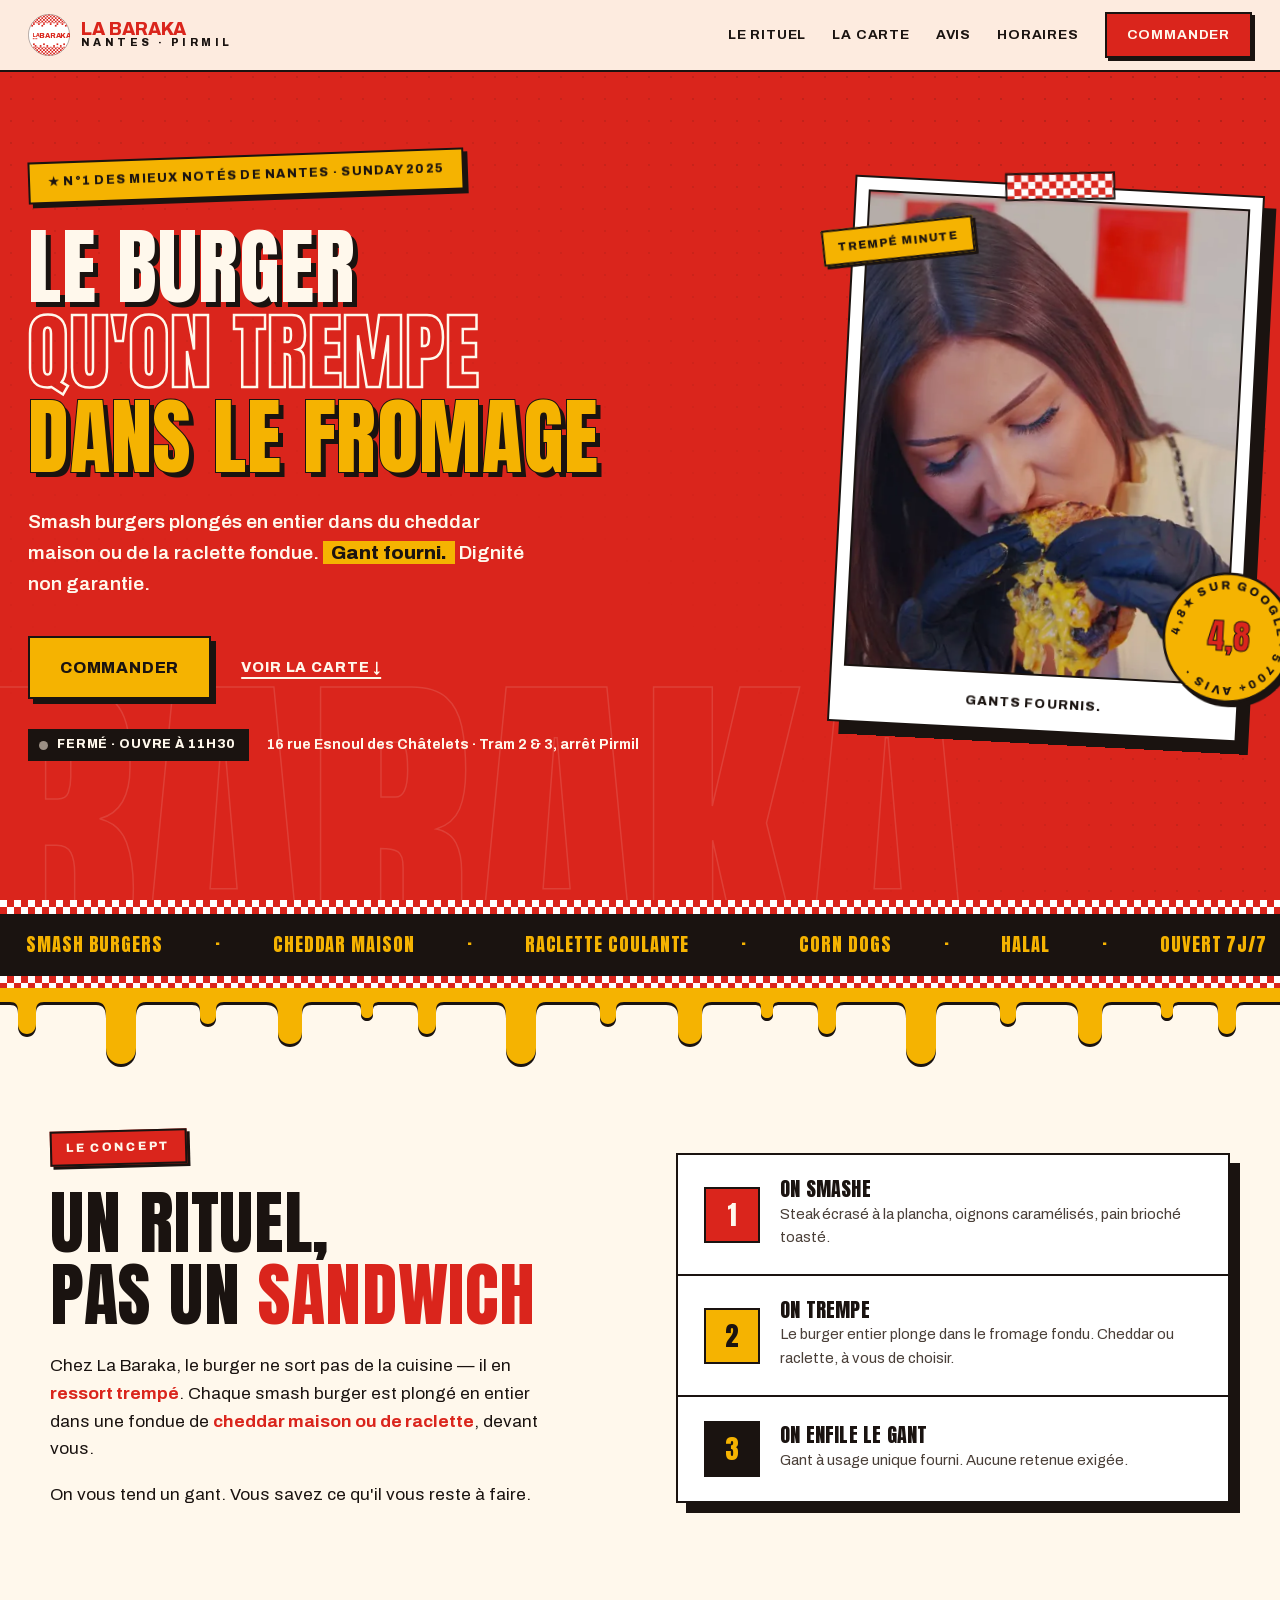
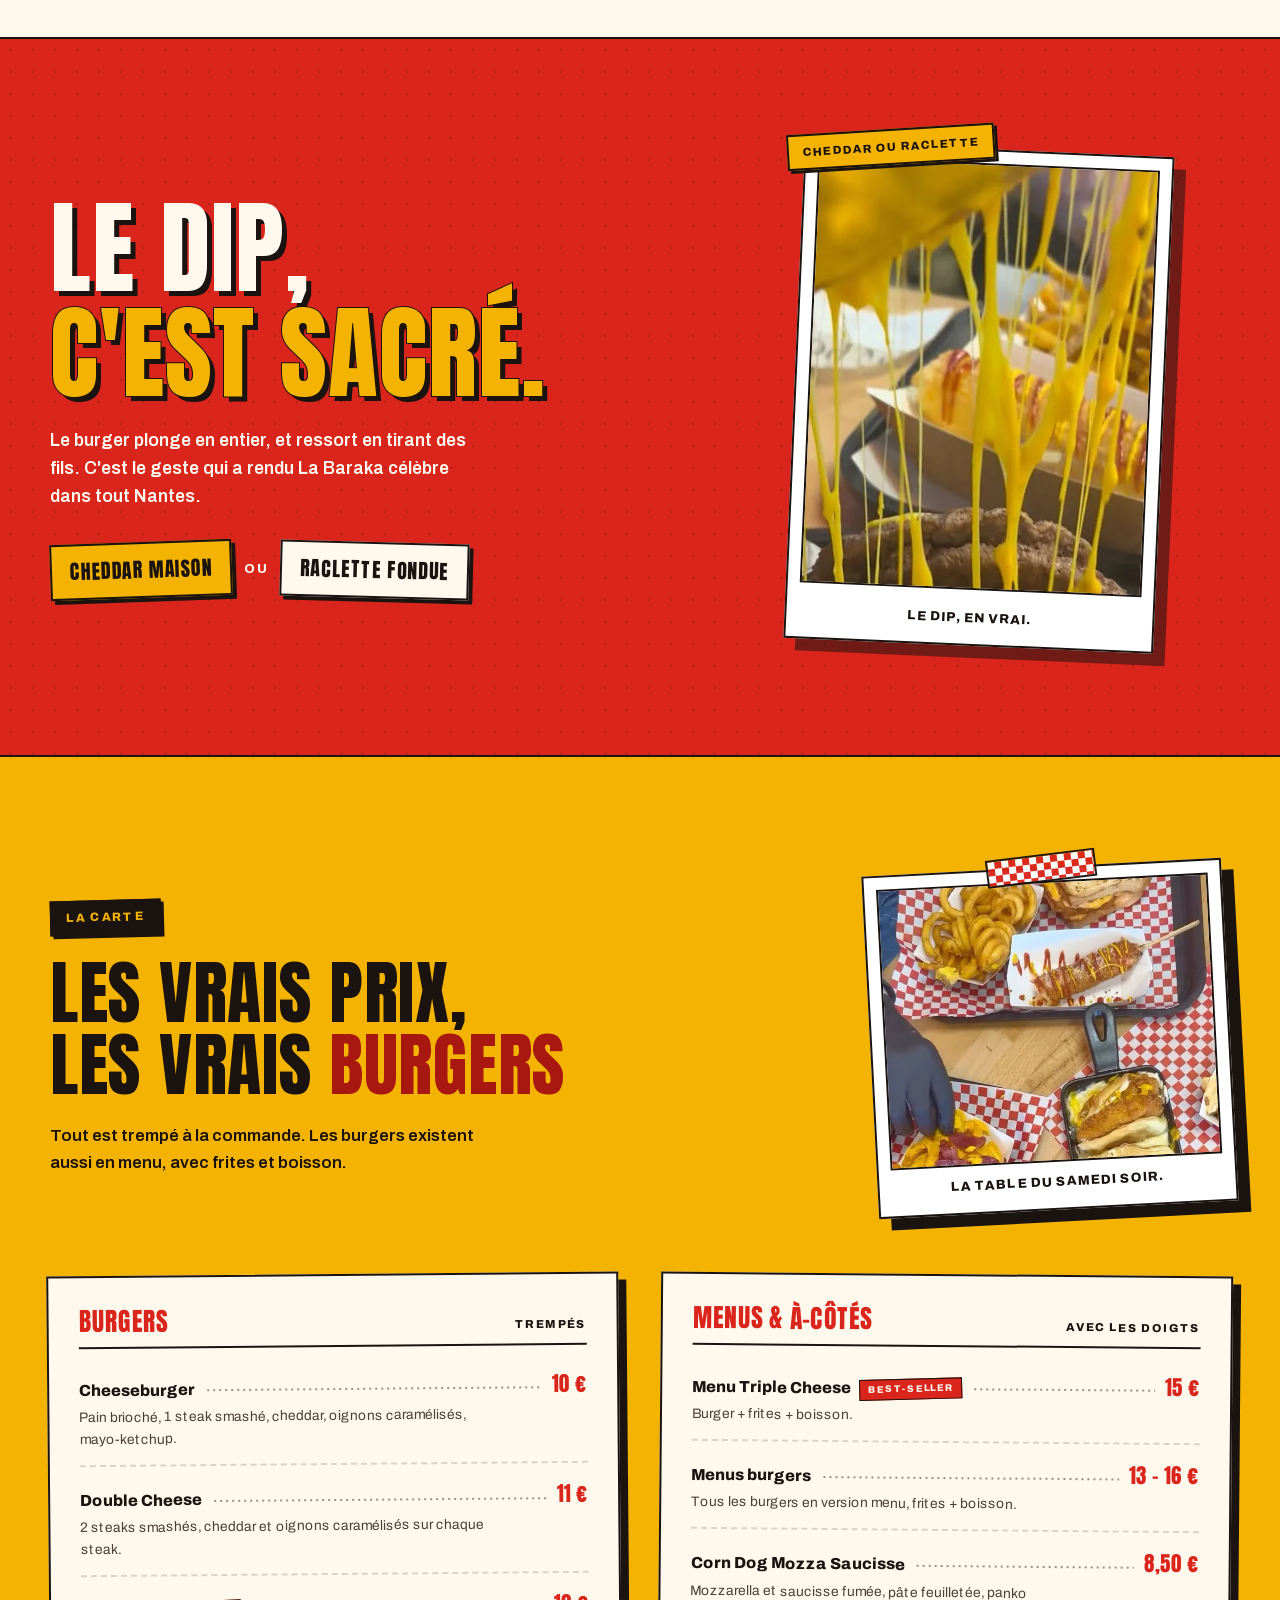
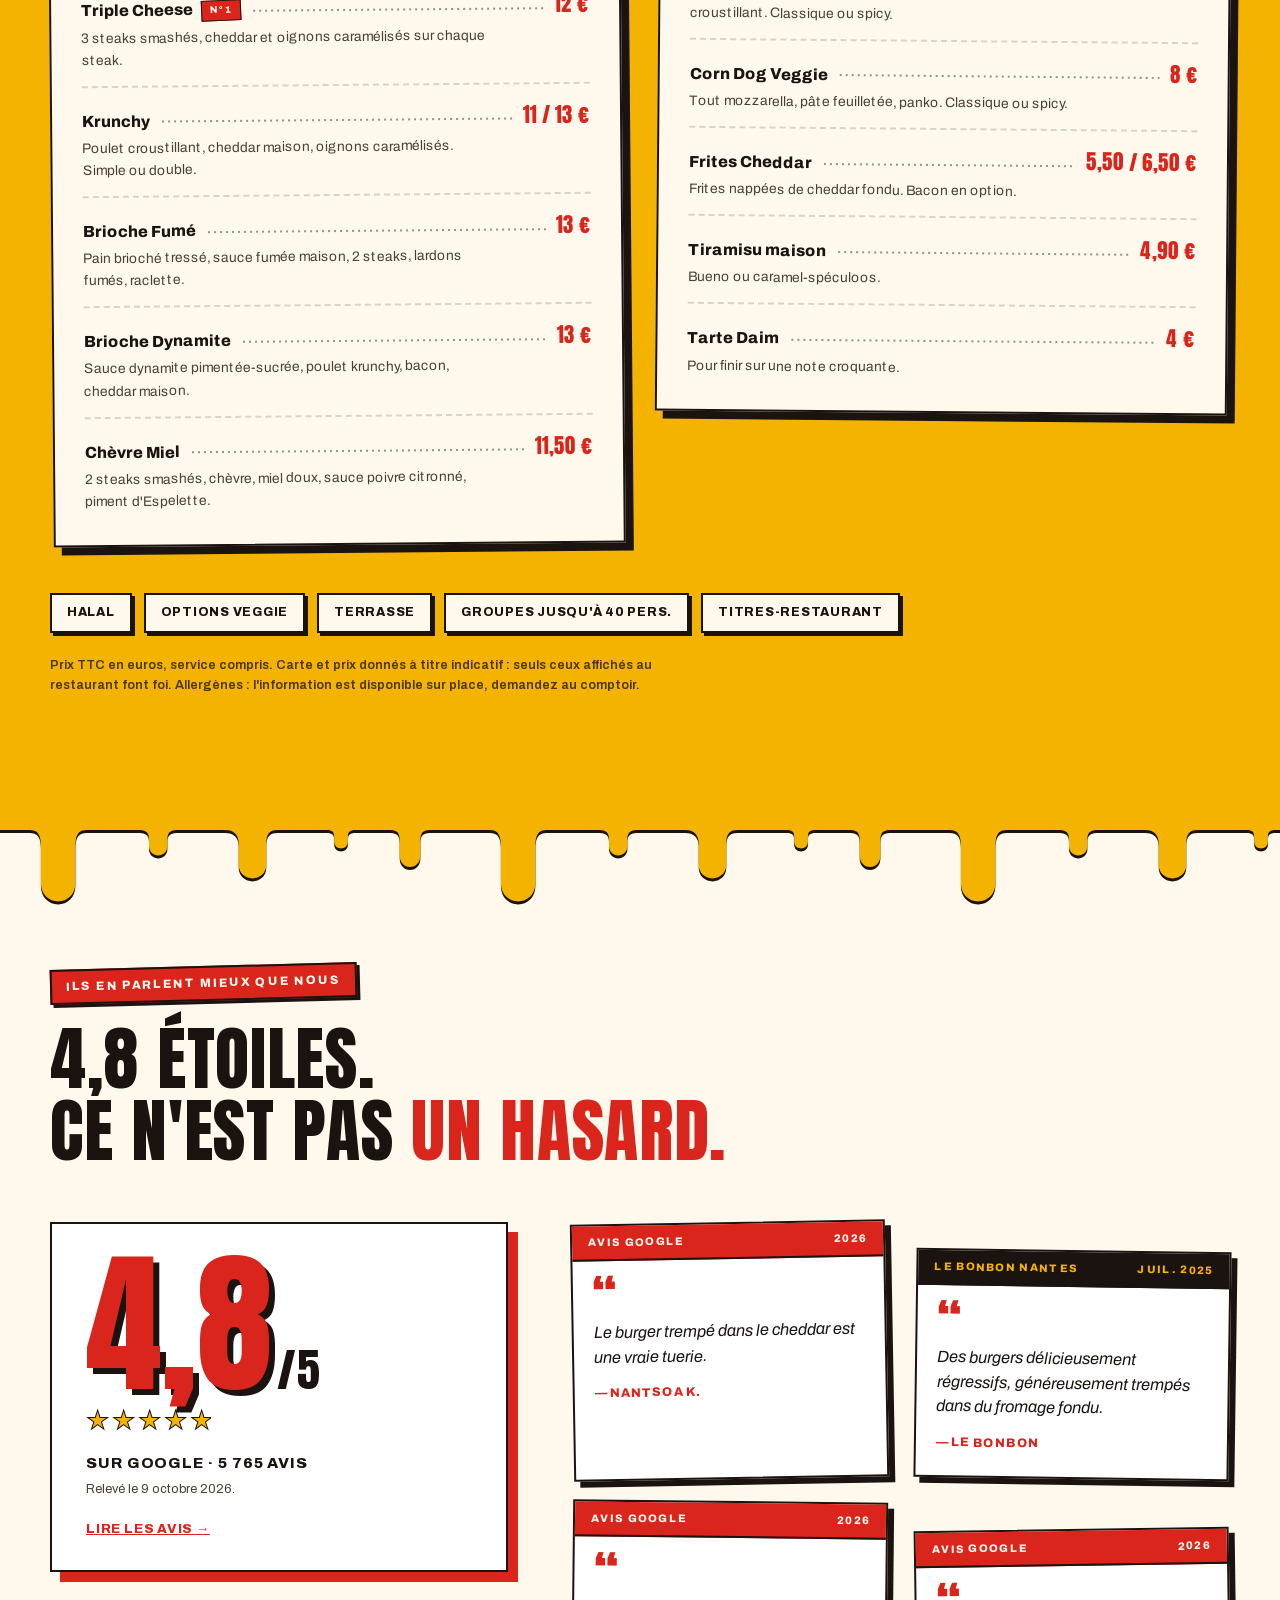
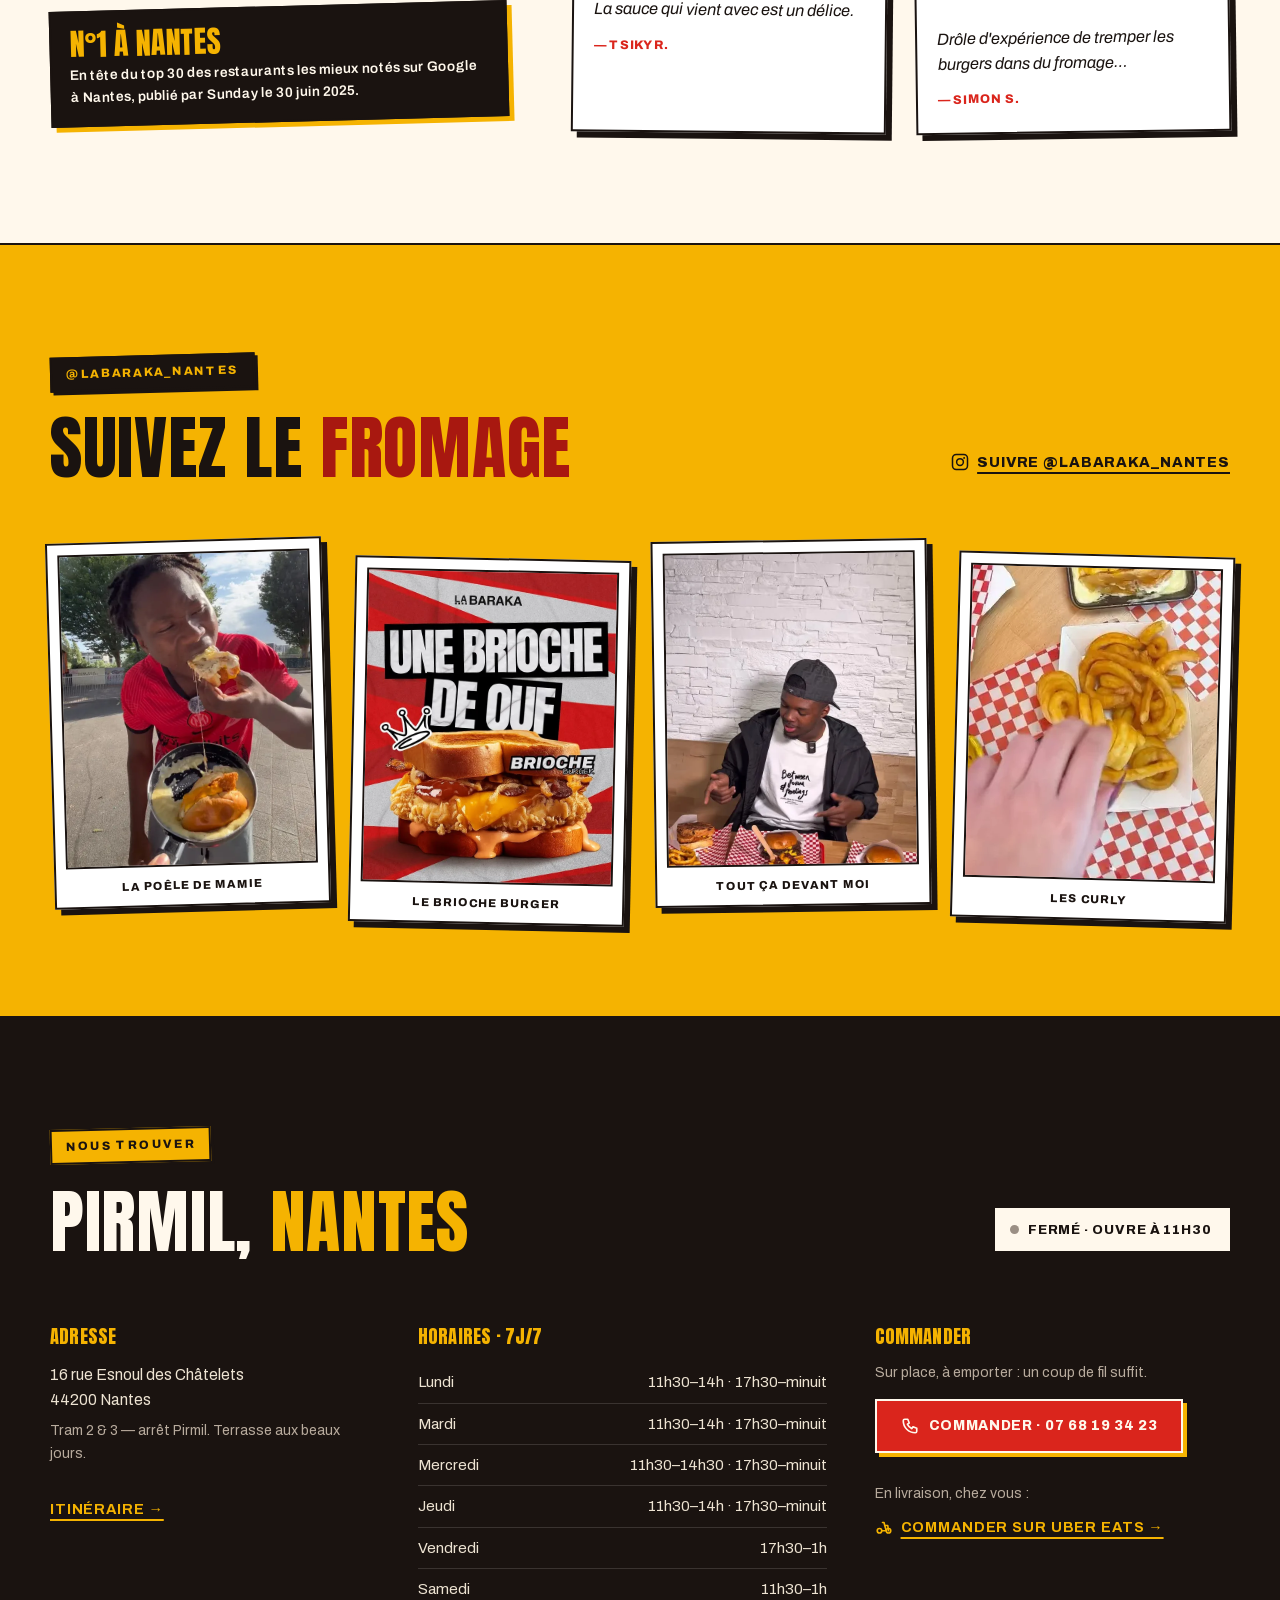
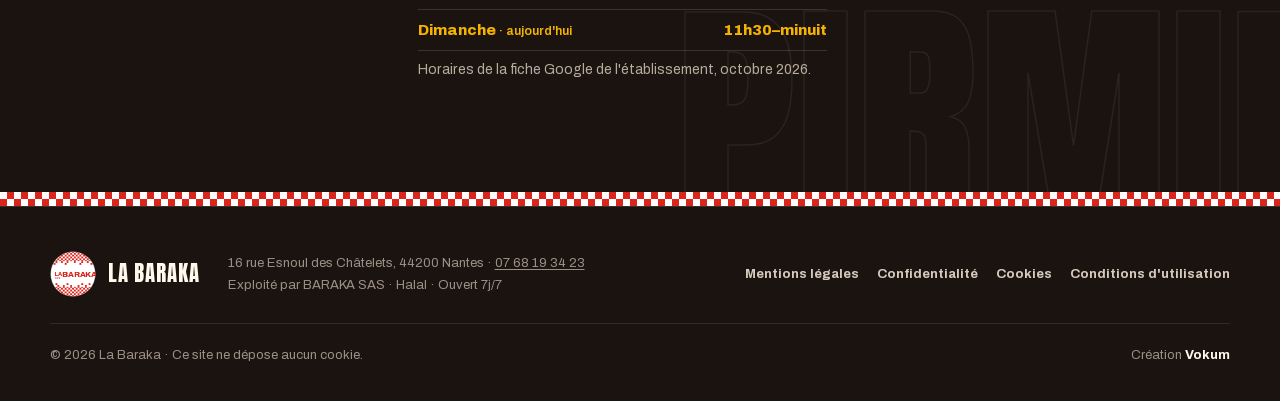
==== commit 617cca9b: "Refonte visuelle, infos vérifiées, pages légales et socle qualité Visuel - Hero asymétrique avec vra" ====
--- a/index.html
+++ b/index.html
@@ -4,19 +4,35 @@
 <meta charset="UTF-8">
 <meta name="viewport" content="width=device-width, initial-scale=1.0">
 <script>
+  document.documentElement.classList.add('js');
   try{ if('scrollRestoration' in history) history.scrollRestoration='manual'; }catch(e){}
   window.scrollTo(0,0);
   addEventListener('pageshow',function(){ window.scrollTo(0,0); });
 </script>
-<title>La Baraka — Smash Burgers trempés au fromage · Nantes Pirmil</title>
-<meta name="description" content="La Baraka, le restaurant le mieux noté de Nantes. Smash burgers généreusement trempés dans du cheddar ou de la raclette fondue. 16 rue Esnoul des Châtelets, Pirmil.">
-<meta property="og:title" content="La Baraka — Le burger le mieux noté de Nantes">
-<meta property="og:description" content="Smash burgers trempés dans du fromage fondu. 4,9★ sur Google. Pirmil, Nantes.">
+<title>La Baraka — Smash burgers trempés au fromage · Nantes Pirmil</title>
+<link rel="canonical" href="https://la-baraka-jet.vercel.app/">
+<meta name="description" content="Smash burgers plongés en entier dans le cheddar maison ou la raclette. Halal, ouvert 7j/7, 4,8★ sur Google. 16 rue Esnoul des Châtelets, Pirmil, Nantes.">
+<meta name="theme-color" content="#DA251C">
+<meta property="og:url" content="https://la-baraka-jet.vercel.app/">
+<meta property="og:title" content="La Baraka — Le burger qu'on trempe dans le fromage">
+<meta property="og:description" content="Smash burgers trempés dans le cheddar ou la raclette. 4,8★ sur Google, halal, ouvert 7j/7. Pirmil, Nantes.">
 <meta property="og:type" content="website">
-<link rel="icon" href="data:image/svg+xml,%3Csvg xmlns='http://www.w3.org/2000/svg' viewBox='0 0 100 100'%3E%3Ccircle cx='50' cy='50' r='48' fill='white' stroke='%231A1310' stroke-width='2'/%3E%3Crect x='20' y='14' width='12' height='12' fill='%23DA251C'/%3E%3Crect x='44' y='10' width='12' height='12' fill='%23DA251C'/%3E%3Crect x='68' y='14' width='12' height='12' fill='%23DA251C'/%3E%3Ctext x='50' y='63' font-family='Arial Black,sans-serif' font-weight='900' font-size='34' fill='%23DA251C' text-anchor='middle'%3EB%3C/text%3E%3Crect x='32' y='74' width='12' height='12' fill='%23DA251C'/%3E%3Crect x='56' y='74' width='12' height='12' fill='%23DA251C'/%3E%3C/svg%3E">
+<meta property="og:locale" content="fr_FR">
+<meta property="og:image" content="https://la-baraka-jet.vercel.app/img/og.jpg">
+<meta property="og:image:width" content="1200">
+<meta property="og:image:height" content="630">
+<meta property="og:image:alt" content="La Baraka, Nantes : le burger qu'on trempe dans le fromage — 4,8 étoiles sur Google">
+<meta name="twitter:card" content="summary_large_image">
+<meta name="twitter:image" content="https://la-baraka-jet.vercel.app/img/og.jpg">
+<link rel="icon" href="/favicon.ico" sizes="48x48">
+<link rel="icon" href="/favicon.svg" type="image/svg+xml">
+<link rel="apple-touch-icon" href="/apple-touch-icon.png">
+<link rel="manifest" href="/site.webmanifest">
 <link rel="preload" href="assets/font/archivo-normal-latin.woff2" as="font" type="font/woff2" crossorigin>
 <link rel="preload" href="assets/font/anton-normal-latin.woff2" as="font" type="font/woff2" crossorigin>
+<link rel="preload" href="img/gant.webp" as="image" type="image/webp" fetchpriority="high">
 <link rel="stylesheet" href="assets/font/fonts.css">
+<script src="assets/stats.js" defer></script>
 <style>
   :root{
     --rouge:#DA251C;
@@ -27,31 +43,38 @@
     --noir:#1A1310;
     --blanc:#FFFFFF;
     --brun:#7B3F1D;
-    --pain:#E89A3C;
+    --gris:#4a3f38;
+    /* le fromage qui coule — tuile répétée en bas des sections « trempées » */
+    --drip:url("data:image/svg+xml,%3Csvg xmlns='http://www.w3.org/2000/svg' viewBox='0 0 400 80'%3E%3Cpath fill='%23F5B301' d='M0 0H400V14H372C364 14 362 18 362 26V44C362 52 356 56 350 56S338 52 338 44V26C338 18 334 14 326 14H284C278 14 276 17 276 22V28C276 33 272 36 268 36S260 33 260 28V22C260 17 258 14 252 14H206C198 14 196 19 196 28V60C196 70 189 76 181 76S166 70 166 60V28C166 19 164 14 156 14H104C98 14 96 17 96 23V36C96 42 92 46 87 46S78 42 78 36V23C78 17 76 14 70 14H40C34 14 33 16 33 20V24C33 28 30 30 27 30S21 28 21 24V20C21 16 20 14 14 14H0Z'/%3E%3C/svg%3E");
   }
   *{margin:0;padding:0;box-sizing:border-box}
-  html{scroll-behavior:smooth}
+  html{scroll-behavior:smooth;scroll-padding-top:80px}
   body{
     font-family:'Archivo',sans-serif;
     background:var(--creme);
     color:var(--noir);
     overflow-x:hidden;
     line-height:1.6;
-  }
+    -webkit-font-smoothing:antialiased;
+  }
+  img{max-width:100%;height:auto;display:block}
   h1,h2,h3{font-family:'Anton',sans-serif;font-weight:400;letter-spacing:.01em;line-height:1.02;text-transform:uppercase}
   ::selection{background:var(--jaune);color:var(--noir)}
+  :focus-visible{outline:3px solid var(--noir);outline-offset:3px}
+  .skip{position:absolute;left:12px;top:-60px;z-index:200;background:var(--jaune);color:var(--noir);font-weight:800;padding:10px 16px;border:2px solid var(--noir);text-decoration:none}
+  .skip:focus{top:12px}
 
   /* ---------- NAV ---------- */
-  nav{
+  nav.top{
     position:fixed;top:0;left:0;right:0;z-index:100;
     display:flex;justify-content:space-between;align-items:center;
     padding:12px 28px;
-    background:rgba(255,248,236,.94);backdrop-filter:blur(12px);
+    background:rgba(255,248,236,.94);backdrop-filter:blur(12px);-webkit-backdrop-filter:blur(12px);
     border-bottom:2px solid var(--noir);
   }
   .nav-logo{display:flex;align-items:center;gap:11px;text-decoration:none}
   .nav-logo svg{width:42px;height:42px;flex-shrink:0;transition:transform .4s cubic-bezier(.2,1.4,.4,1)}
-  .nav-logo:hover svg{transform:rotate(-10deg) scale(1.08)}
+  .nav-logo:hover svg{transform:rotate(-10deg)}
   .nav-logo .word{font-family:'Archivo',sans-serif;font-weight:800;font-size:1.12rem;text-transform:uppercase;color:var(--rouge);letter-spacing:.01em;line-height:1}
   .nav-logo .word small{display:block;font-size:.6em;letter-spacing:.32em;color:var(--noir)}
   .nav-links{display:flex;gap:26px;align-items:center}
@@ -64,9 +87,8 @@
     transition:transform .15s,box-shadow .15s!important;
   }
   .nav-cta:hover{transform:translate(-2px,-2px);box-shadow:5px 5px 0 var(--noir);color:var(--creme)!important}
-  /* burger mobile */
   .nav-burger{
-    display:none;background:none;border:2px solid var(--noir);
+    display:none;border:2px solid var(--noir);
     width:44px;height:44px;cursor:pointer;padding:10px;
     flex-direction:column;justify-content:space-between;
     box-shadow:3px 3px 0 var(--noir);background:var(--creme);
@@ -75,94 +97,140 @@
   body.menu-open .nav-burger span:nth-child(1){transform:translateY(8.5px) rotate(45deg)}
   body.menu-open .nav-burger span:nth-child(2){opacity:0}
   body.menu-open .nav-burger span:nth-child(3){transform:translateY(-8.5px) rotate(-45deg)}
-  @media(max-width:720px){
+  @media(max-width:760px){
     .nav-burger{display:flex}
     .nav-links{
       position:fixed;top:66px;left:0;right:0;
       flex-direction:column;align-items:stretch;gap:0;
       background:var(--creme);border-bottom:2px solid var(--noir);
-      max-height:0;overflow:hidden;
-      transition:max-height .45s cubic-bezier(.16,1,.3,1);
+      max-height:0;overflow:hidden;visibility:hidden;
+      transition:max-height .45s cubic-bezier(.16,1,.3,1),visibility 0s .45s;
     }
-    body.menu-open .nav-links{max-height:400px}
-    .nav-links a{
-      display:block!important;padding:16px 24px;font-size:1rem;
-      border-top:2px solid var(--noir);text-align:center;
-    }
-    .nav-cta{box-shadow:none;border:none;border-top:2px solid var(--noir)!important;margin:0}
+    body.menu-open .nav-links{max-height:420px;visibility:visible;transition:max-height .45s cubic-bezier(.16,1,.3,1)}
+    .nav-links a{display:block;padding:16px 24px;font-size:1rem;border-top:2px solid var(--noir);text-align:center}
+    .nav-cta{box-shadow:none;border:none;border-top:2px solid var(--noir)!important}
     .nav-cta:hover{transform:none;box-shadow:none}
   }
 
   /* ---------- HERO ---------- */
-  header{
+  .hero{
     min-height:100svh;
-    display:flex;flex-direction:column;justify-content:center;align-items:center;
-    text-align:center;padding:78px 24px 30px;
+    display:flex;align-items:center;
+    padding:112px 28px 96px;
     background:var(--rouge);
     position:relative;overflow:hidden;
   }
-  /* texture halftone */
-  header::before{
+  .hero::before{
     content:"";position:absolute;inset:0;pointer-events:none;
     background-image:radial-gradient(rgba(26,19,16,.22) 1.3px,transparent 1.3px);
     background-size:22px 22px;
-    mask-image:radial-gradient(ellipse at 50% 120%,transparent 40%,black 100%);
-    -webkit-mask-image:radial-gradient(ellipse at 50% 120%,transparent 40%,black 100%);
-  }
-  /* mot géant en fond */
+    mask-image:radial-gradient(ellipse at 30% 110%,transparent 35%,black 100%);
+    -webkit-mask-image:radial-gradient(ellipse at 30% 110%,transparent 35%,black 100%);
+  }
   .hero-ghost{
-    position:absolute;top:50%;left:50%;transform:translate(-50%,-50%);
-    font-family:'Anton',sans-serif;font-size:clamp(10rem,30vw,26rem);
-    color:transparent;-webkit-text-stroke:1.5px rgba(255,248,236,.14);
+    position:absolute;left:-2vw;bottom:-6vw;
+    font-family:'Anton',sans-serif;font-size:clamp(9rem,27vw,25rem);line-height:.8;
+    color:transparent;-webkit-text-stroke:1.5px rgba(255,248,236,.13);
     text-transform:uppercase;white-space:nowrap;pointer-events:none;user-select:none;
   }
+  .hero-inner{
+    position:relative;width:100%;max-width:1240px;margin:0 auto;
+    display:grid;grid-template-columns:minmax(0,1.42fr) minmax(0,.78fr);
+    gap:clamp(32px,5vw,80px);align-items:center;
+  }
   .hero-badge{
-    position:relative;
     display:inline-flex;align-items:center;gap:8px;
     background:var(--jaune);color:var(--noir);
-    font-weight:800;font-size:.8rem;text-transform:uppercase;letter-spacing:.1em;
-    padding:9px 20px;border:2px solid var(--noir);
+    font-weight:800;font-size:.78rem;text-transform:uppercase;letter-spacing:.1em;
+    padding:9px 18px;border:2px solid var(--noir);
     box-shadow:4px 4px 0 var(--noir);
-    margin-bottom:26px;
-    transform:rotate(-2deg);
-  }
-  header h1{
-    position:relative;
-    font-size:clamp(3.6rem,11.5vw,9.5rem);
-  }
-  header h1 .l1,header h1 .l2,header h1 .l3{
-    display:block;overflow:hidden;
-    padding:0 .12em .1em .06em;margin:0 -.12em -.1em -.06em;
-  }
-  header h1 i{display:block;font-style:normal}
-  header h1 .l1 i{color:var(--creme);text-shadow:5px 5px 0 var(--noir)}
-  header h1 .l2 i{color:transparent;-webkit-text-stroke:2.5px var(--creme)}
-  header h1 .l3 i{color:var(--jaune);text-shadow:5px 5px 0 var(--noir)}
+    margin-bottom:28px;transform:rotate(-2deg);
+  }
+  .hero h1{font-size:clamp(3.2rem,6.5vw,7rem)}
+  .hero h1 .l{display:block;overflow:hidden;padding:0 .14em .1em .02em;margin:0 -.14em -.1em -.02em}
+  .hero h1 i{display:block;font-style:normal}
+  .hero h1 .l1 i{color:var(--creme);text-shadow:5px 5px 0 var(--noir)}
+  .hero h1 .l2 i{color:transparent;-webkit-text-stroke:2.5px var(--creme)}
+  .hero h1 .l3 i{color:var(--jaune);text-shadow:5px 5px 0 var(--noir);-webkit-text-stroke:2px var(--noir);paint-order:stroke fill}
   .hero-sub{
-    position:relative;
-    color:var(--creme);font-size:clamp(1rem,2.4vw,1.3rem);
-    max-width:580px;margin:28px auto 42px;font-weight:600;
-  }
-  .hero-sub mark{background:var(--jaune);color:var(--noir);padding:1px 8px;font-style:normal;font-weight:800}
-  .hero-ctas{position:relative;display:flex;gap:16px;flex-wrap:wrap;justify-content:center}
-  .btn-jaune,.btn-ghost{
+    color:var(--creme);font-size:clamp(1rem,1.5vw,1.22rem);
+    max-width:520px;margin:28px 0 36px;font-weight:600;
+  }
+  .hero-sub mark{background:var(--jaune);color:var(--noir);padding:1px 8px;font-weight:800}
+  .btn-jaune{
     font-family:'Archivo',sans-serif;font-weight:800;font-size:1rem;text-transform:uppercase;letter-spacing:.05em;
-    text-decoration:none;padding:17px 34px;border:2px solid var(--noir);cursor:pointer;
-    transition:transform .15s,box-shadow .15s;display:inline-block;
+    text-decoration:none;padding:17px 30px;border:2px solid var(--noir);cursor:pointer;
+    transition:transform .15s,box-shadow .15s,background .15s,color .15s;display:inline-flex;align-items:center;gap:10px;
   }
   .btn-jaune{background:var(--jaune);color:var(--noir);box-shadow:5px 5px 0 var(--noir)}
   .btn-jaune:hover{transform:translate(-3px,-3px);box-shadow:8px 8px 0 var(--noir)}
-  .btn-ghost{background:transparent;color:var(--creme);border-color:var(--creme);box-shadow:5px 5px 0 rgba(0,0,0,.35)}
-  .btn-ghost:hover{background:var(--creme);color:var(--rouge);transform:translate(-3px,-3px)}
-  /* badge tournant */
-  .spin-badge{
-    position:absolute;right:5vw;bottom:12vh;width:130px;height:130px;
-    animation:spin 14s linear infinite;
-    pointer-events:none;
-  }
-  .spin-badge .center-star{font-size:2.2rem}
-  @media(max-width:900px){.spin-badge{display:none}}
+  .btn-jaune svg{width:18px;height:18px;flex-shrink:0}
+  .hero-ctas{display:flex;flex-wrap:wrap;align-items:center;gap:14px 30px}
+  /* actions secondaires : liens texte, jamais des boutons concurrents du CTA */
+  .lien-txt{
+    display:inline-flex;align-items:center;gap:8px;min-height:44px;
+    font-weight:800;font-size:.9rem;text-transform:uppercase;letter-spacing:.06em;
+    color:var(--noir);text-decoration:underline;text-decoration-thickness:2px;text-underline-offset:5px;
+    transition:color .2s,text-underline-offset .2s;
+  }
+  .lien-txt:hover{text-underline-offset:8px}
+  .lien-txt svg{width:18px;height:18px;flex-shrink:0}
+  .lien-txt--creme{color:var(--creme)}
+  .lien-txt--creme:hover{color:var(--jaune)}
+  .hero-meta{
+    display:flex;flex-wrap:wrap;align-items:center;gap:10px 18px;
+    margin-top:30px;color:var(--creme);font-weight:700;font-size:.88rem;
+  }
+  .status{
+    display:inline-flex;align-items:center;gap:9px;
+    background:var(--noir);color:var(--creme);
+    padding:6px 13px 6px 11px;font-weight:800;font-size:.78rem;text-transform:uppercase;letter-spacing:.07em;
+  }
+  .status::before{content:"";width:9px;height:9px;border-radius:50%;background:var(--jaune);flex-shrink:0}
+  .status.is-open::before{background:#46D97A;box-shadow:0 0 0 3px rgba(70,217,122,.25)}
+  .status.is-closed::before{background:#9b8f84}
+
+  /* photo polaroïd, scotchée au damier */
+  .hero-photo{position:relative;justify-self:center;width:min(100%,410px);transform:rotate(3deg)}
+  .polaroid{background:var(--blanc);padding:12px 12px 54px;border:2px solid var(--noir);box-shadow:12px 12px 0 var(--noir);position:relative}
+  .polaroid img{width:100%;border:2px solid var(--noir);object-fit:cover}
+  .polaroid figcaption{position:absolute;left:0;right:0;bottom:16px;text-align:center;font-weight:800;font-size:.82rem;text-transform:uppercase;letter-spacing:.08em;color:var(--noir)}
+  .tape{
+    position:absolute;top:-15px;left:50%;width:110px;height:28px;margin-left:-55px;z-index:2;
+    background:conic-gradient(var(--rouge) 90deg,var(--blanc) 90deg 180deg,var(--rouge) 180deg 270deg,var(--blanc) 270deg) 0 0/14px 14px;
+    border:2px solid var(--noir);transform:rotate(-4deg);opacity:.96;
+  }
+  .sticker{
+    position:absolute;z-index:3;
+    background:var(--jaune);color:var(--noir);
+    font-weight:800;font-size:.72rem;text-transform:uppercase;letter-spacing:.1em;
+    padding:7px 14px;border:2px solid var(--noir);box-shadow:3px 3px 0 var(--noir);
+  }
+  .hero-photo .sticker{top:46px;left:-30px;transform:rotate(-9deg)}
+  .spin-badge{position:absolute;z-index:3;right:-52px;bottom:38px;width:132px;height:132px;pointer-events:none;filter:drop-shadow(4px 4px 0 var(--noir))}
+  .spin-badge .ring{animation:spin 16s linear infinite;transform-origin:65px 65px}
   @keyframes spin{to{transform:rotate(360deg)}}
+  @media(max-width:900px){
+    .hero{padding:104px 20px 92px;min-height:auto}
+    .hero-inner{grid-template-columns:1fr;gap:56px}
+    .hero h1{font-size:clamp(3rem,13.4vw,6.4rem)}
+    .hero-photo{width:min(76%,360px);justify-self:start;margin-left:6%}
+    .spin-badge{width:104px;height:104px;right:-38px;bottom:30px}
+  }
+
+  /* ---------- FROMAGE QUI COULE ---------- */
+  .drip{position:relative;z-index:6;height:0;pointer-events:none}
+  .drip::before{
+    content:"";position:absolute;left:0;right:0;top:-2px;height:80px;
+    background:var(--drip) repeat-x 0 0/400px 80px;
+    filter:drop-shadow(0 3px 0 var(--noir));
+    transform-origin:50% 0;
+  }
+  .drip--b::before{background-position:-150px 0;background-size:460px 92px;height:92px}
+  .drip--hero::before{background-position:-60px 0}
+  .js [data-drip]::before{transform:scaleY(.15)}
+  .js .drip.grow::before{animation:drip-grow 1.8s cubic-bezier(.25,.9,.3,1) both}
+  @keyframes drip-grow{from{transform:scaleY(.2)}to{transform:scaleY(1)}}
 
   /* ---------- BANDES ---------- */
   .checker-band{
@@ -170,318 +238,317 @@
     background:conic-gradient(var(--rouge) 90deg,var(--blanc) 90deg 180deg,var(--rouge) 180deg 270deg,var(--blanc) 270deg);
     background-size:14px 14px;
   }
-  .marquee{
-    background:var(--noir);color:var(--jaune);
-    overflow:hidden;white-space:nowrap;
-    padding:14px 0;
-  }
-  .marquee-track{display:inline-block;animation:scroll 24s linear infinite}
-  .marquee span{font-family:'Anton',sans-serif;font-size:1.15rem;text-transform:uppercase;margin:0 28px;letter-spacing:.05em}
+  .marquee{background:var(--noir);color:var(--jaune);overflow:hidden;white-space:nowrap;padding:16px 0}
+  .marquee-track{display:inline-block;animation:scroll 28s linear infinite}
+  .marquee span{font-family:'Anton',sans-serif;font-size:1.15rem;text-transform:uppercase;margin:0 26px;letter-spacing:.05em}
   @keyframes scroll{from{transform:translateX(0)}to{transform:translateX(-50%)}}
 
   /* ---------- SECTIONS ---------- */
-  section{padding:100px 24px}
-  .wrap{max-width:1100px;margin:0 auto}
+  section{padding:110px 28px}
+  .wrap{max-width:1180px;margin:0 auto}
   .eyebrow{
     display:inline-block;background:var(--rouge);color:var(--creme);
     font-weight:800;font-size:.75rem;text-transform:uppercase;letter-spacing:.14em;
     padding:6px 14px;margin-bottom:22px;border:2px solid var(--noir);box-shadow:3px 3px 0 var(--noir);
     transform:rotate(-1.5deg);
   }
-  h2{font-size:clamp(2.3rem,5.8vw,4rem);margin-bottom:22px}
+  .eyebrow--noir{background:var(--noir);color:var(--jaune)}
+  h2{font-size:clamp(2.4rem,5.6vw,4.4rem);margin-bottom:22px}
   h2 em{font-style:normal;color:var(--rouge)}
-  .reveal{transform:translateY(26px);transition:transform .7s cubic-bezier(.2,1,.3,1)}
-  .reveal.on{transform:translateY(0)}
+  .menu h2 em,.insta h2 em{color:var(--rouge-fonce)}
+  .reveal{translate:0 26px;transition:translate .8s cubic-bezier(.2,1,.3,1)}
+  .reveal.on{translate:0 0}
 
   /* ---------- RITUEL ---------- */
-  .rituel{background:var(--creme);position:relative;overflow:hidden}
-  .rituel-grid{display:grid;grid-template-columns:1.05fr .95fr;gap:64px;align-items:center}
-  @media(max-width:820px){.rituel-grid{grid-template-columns:1fr}}
-  .rituel p{font-size:1.08rem;margin-bottom:18px;max-width:52ch}
+  .rituel{padding-top:140px}
+  .rituel-grid{display:grid;grid-template-columns:1fr 1fr;gap:72px;align-items:center}
+  .rituel p{font-size:1.08rem;margin-bottom:18px;max-width:50ch}
   .rituel strong{color:var(--rouge)}
-  .steps{display:flex;flex-direction:column;border:2px solid var(--noir);box-shadow:8px 8px 0 var(--noir);background:var(--blanc)}
-  .step{display:flex;gap:18px;align-items:center;padding:22px 24px;border-bottom:2px solid var(--noir);transition:background .2s}
-  .step:hover{background:var(--creme)}
+  .steps{list-style:none;display:flex;flex-direction:column;border:2px solid var(--noir);box-shadow:10px 10px 0 var(--noir);background:var(--blanc)}
+  .step{display:flex;gap:20px;align-items:center;padding:24px 26px;border-bottom:2px solid var(--noir)}
   .step:last-child{border-bottom:none}
   .step-num{
-    font-family:'Anton',sans-serif;font-size:1.6rem;color:var(--creme);background:var(--rouge);
-    min-width:52px;height:52px;display:flex;align-items:center;justify-content:center;
+    font-family:'Anton',sans-serif;font-size:1.7rem;color:var(--creme);background:var(--rouge);
+    min-width:56px;height:56px;display:flex;align-items:center;justify-content:center;
     border:2px solid var(--noir);flex-shrink:0;
   }
   .step:nth-child(2) .step-num{background:var(--jaune);color:var(--noir)}
   .step:nth-child(3) .step-num{background:var(--noir);color:var(--jaune)}
-  .step h3{font-size:1.15rem;margin-bottom:2px}
-  .step p{font-size:.92rem;color:#4a3f38;margin:0}
-
-  /* ---------- LE DIP (illustration) ---------- */
+  .step h3{font-size:1.25rem;margin-bottom:3px}
+  .step p{font-size:.93rem;color:var(--gris);margin:0}
+
+  /* ---------- LE DIP ---------- */
   .dip{
     background:var(--rouge);
     border-top:2px solid var(--noir);border-bottom:2px solid var(--noir);
     position:relative;overflow:hidden;
-    padding:90px 24px;
   }
   .dip::before{
     content:"";position:absolute;inset:0;pointer-events:none;
     background-image:radial-gradient(rgba(26,19,16,.2) 1.3px,transparent 1.3px);
     background-size:22px 22px;
   }
-  .dip-grid{max-width:1100px;margin:0 auto;display:grid;grid-template-columns:1fr auto;gap:48px;align-items:center;position:relative}
-  @media(max-width:820px){.dip-grid{grid-template-columns:1fr;text-align:center}}
-  .dip h2{color:var(--creme);font-size:clamp(3rem,8vw,6rem);text-shadow:5px 5px 0 var(--noir)}
-  .dip h2 em{font-style:normal;color:var(--jaune)}
-  .dip p{color:var(--creme);font-weight:600;font-size:1.1rem;max-width:44ch;margin-top:18px}
-  .dip .burger-svg{width:clamp(240px,30vw,340px);height:auto;filter:drop-shadow(8px 8px 0 rgba(26,19,16,.55));margin:0 auto;animation:float 5s ease-in-out infinite;display:none}
-  @keyframes float{0%,100%{transform:translateY(0)}50%{transform:translateY(-14px)}}
-  /* photo polaroid du vrai burger */
-  .dip-photo{
-    position:relative;
-    background:var(--creme);
-    padding:14px 14px 52px;
-    border:2px solid var(--noir);
-    box-shadow:12px 12px 0 rgba(26,19,16,.55);
-    transform:rotate(2.5deg);
-    width:clamp(260px,32vw,360px);
-    margin:0 auto;
-    transition:transform .35s cubic-bezier(.16,1,.3,1),box-shadow .35s;
-  }
-  .dip-photo:hover{transform:rotate(0deg) scale(1.02);box-shadow:16px 16px 0 rgba(26,19,16,.55)}
-  .dip-photo img{
-    width:100%;aspect-ratio:1/1;object-fit:cover;display:block;
-    border:2px solid var(--noir);
-  }
-  .dip-photo figcaption{
-    position:absolute;bottom:14px;left:0;right:0;text-align:center;
-    font-weight:800;font-size:.85rem;text-transform:uppercase;letter-spacing:.08em;
-    color:var(--noir);
-  }
-  .dip-photo .photo-sticker{
-    position:absolute;top:-16px;left:-18px;
-    background:var(--jaune);color:var(--noir);
-    font-weight:800;font-size:.7rem;text-transform:uppercase;letter-spacing:.1em;
-    padding:7px 14px;border:2px solid var(--noir);box-shadow:3px 3px 0 var(--noir);
-    transform:rotate(-6deg);
-  }
-
-  /* ---------- MENU ---------- */
-  .menu{background:var(--jaune);border-bottom:2px solid var(--noir);position:relative}
-  .menu-groupes{display:grid;grid-template-columns:1fr 1fr;gap:34px;margin-top:52px}
-  @media(max-width:820px){.menu-groupes{grid-template-columns:1fr}}
+  .dip-grid{max-width:1180px;margin:0 auto;display:grid;grid-template-columns:1.1fr .9fr;gap:64px;align-items:center;position:relative}
+  .dip h2{color:var(--creme);font-size:clamp(3.2rem,8vw,6.6rem);text-shadow:5px 5px 0 var(--noir);margin-bottom:0}
+  .dip h2 em{color:var(--jaune);-webkit-text-stroke:2px var(--noir);paint-order:stroke fill}
+  .dip p{color:var(--creme);font-weight:600;font-size:1.1rem;max-width:44ch;margin-top:22px}
+  .dip-choix{display:flex;gap:12px;flex-wrap:wrap;margin-top:30px}
+  .dip-choix span{
+    font-family:'Anton',sans-serif;font-size:1.25rem;text-transform:uppercase;letter-spacing:.03em;
+    padding:10px 18px;border:2px solid var(--noir);box-shadow:4px 4px 0 var(--noir);
+  }
+  .dip-choix span:first-child{background:var(--jaune);color:var(--noir);transform:rotate(-2deg)}
+  .dip-choix span:last-child{background:var(--creme);color:var(--noir);transform:rotate(1.5deg)}
+  .dip-choix b{font-family:'Archivo',sans-serif;font-weight:800;font-size:.8rem;align-self:center;color:var(--creme);text-transform:uppercase;letter-spacing:.1em}
+  .dip-photo{position:relative;width:min(100%,370px);justify-self:center;transform:rotate(2.5deg);transition:transform .45s cubic-bezier(.16,1,.3,1)}
+  .dip-photo:hover{transform:rotate(0deg)}
+  .dip-photo .polaroid{box-shadow:12px 12px 0 rgba(26,19,16,.55)}
+  .dip-photo .sticker{top:-16px;left:-18px;transform:rotate(-6deg)}
+
+  /* ---------- LA CARTE ---------- */
+  .menu{background:var(--jaune);position:relative;padding-bottom:120px}
+  .menu-head{display:grid;grid-template-columns:1.25fr .75fr;gap:56px;align-items:center}
+  .menu-intro{font-size:1.05rem;font-weight:600;max-width:46ch}
+  .menu-photo{position:relative;width:min(100%,360px);justify-self:end;transform:rotate(-3deg)}
+  .menu-photo .polaroid{padding-bottom:46px}
+  .menu-photo .sticker{bottom:24px;right:-22px;background:var(--rouge);color:var(--creme);transform:rotate(5deg)}
+  .menu-groupes{display:grid;grid-template-columns:1fr 1fr;gap:36px;margin-top:64px;align-items:start}
   .menu-groupe{
     background:var(--creme);border:2px solid var(--noir);box-shadow:8px 8px 0 var(--noir);
-    padding:32px 30px;position:relative;
+    padding:30px 30px 18px;position:relative;
   }
   .menu-groupe:first-child{transform:rotate(-.5deg)}
   .menu-groupe:last-child{transform:rotate(.5deg)}
   .menu-groupe h3{
-    font-size:1.5rem;color:var(--rouge);margin-bottom:20px;
+    font-size:1.6rem;color:var(--rouge);margin-bottom:8px;
     padding-bottom:12px;border-bottom:2px solid var(--noir);
-    display:flex;align-items:center;gap:10px;
-  }
-  .plat{display:flex;justify-content:space-between;gap:16px;padding:13px 0;border-bottom:2px dashed rgba(26,19,16,.18)}
+    display:flex;justify-content:space-between;align-items:baseline;
+  }
+  .menu-groupe h3 small{font-family:'Archivo',sans-serif;font-size:.72rem;font-weight:800;letter-spacing:.12em;color:var(--noir)}
+  .plat{
+    display:grid;grid-template-columns:auto 1fr auto;column-gap:10px;align-items:baseline;
+    padding:14px 0;border-bottom:2px dashed rgba(26,19,16,.16);
+  }
   .plat:last-child{border-bottom:none}
   .plat-nom{font-weight:800;color:var(--noir)}
-  .plat-nom .pop{
+  .plat-lead{
+    height:2px;align-self:center;transform:translateY(4px);
+    background:radial-gradient(circle,rgba(26,19,16,.45) 1px,transparent 1.3px) 0 0/6px 2px repeat-x;
+  }
+  .plat-prix{font-family:'Anton',sans-serif;font-size:1.3rem;color:var(--rouge);white-space:nowrap}
+  .plat-desc{grid-column:1/-1;font-size:.86rem;color:var(--gris);margin-top:3px;max-width:52ch}
+  .pop{
     display:inline-block;margin-left:8px;background:var(--rouge);color:var(--creme);
     font-size:.6rem;font-weight:800;text-transform:uppercase;letter-spacing:.08em;
     padding:2px 8px;border:1.5px solid var(--noir);vertical-align:middle;transform:rotate(-2deg);
   }
-  .plat-desc{font-size:.85rem;color:#4a3f38;margin-top:2px;max-width:40ch}
-  .plat-prix{font-family:'Anton',sans-serif;font-size:1.25rem;color:var(--rouge);white-space:nowrap}
-  .menu-foot{margin-top:44px;display:flex;gap:12px;flex-wrap:wrap;align-items:center;justify-content:center}
+  .menu-foot{margin-top:48px;display:flex;gap:12px;flex-wrap:wrap;align-items:center}
   .badge-info{
     font-size:.78rem;font-weight:800;text-transform:uppercase;letter-spacing:.06em;
     background:var(--creme);border:2px solid var(--noir);color:var(--noir);
     padding:8px 15px;box-shadow:3px 3px 0 var(--noir);
-    transition:transform .15s,box-shadow .15s;
-  }
-  .badge-info:hover{transform:translate(-2px,-2px);box-shadow:5px 5px 0 var(--noir)}
+  }
+  .menu-legal{margin-top:22px;font-size:.8rem;font-weight:600;color:rgba(26,19,16,.78);max-width:80ch}
 
   /* ---------- AVIS ---------- */
-  .avis{background:var(--creme)}
-  .avis-grid{display:grid;grid-template-columns:repeat(auto-fit,minmax(260px,1fr));gap:28px;margin-top:52px}
-  .avis-card{
-    background:var(--blanc);border:2px solid var(--noir);box-shadow:7px 7px 0 var(--rouge);
-    padding:30px 28px;position:relative;
-    transition:transform .2s,box-shadow .2s;
-  }
-  .avis-card:nth-child(1){transform:rotate(-1.2deg)}
-  .avis-card:nth-child(2){transform:rotate(.8deg)}
-  .avis-card:nth-child(3){transform:rotate(-.6deg)}
-  .avis-card:hover{transform:rotate(0) translateY(-4px);box-shadow:9px 9px 0 var(--rouge)}
-  .avis-card::before{
-    content:"“";position:absolute;top:-26px;left:14px;
-    font-family:'Anton',sans-serif;font-size:5rem;color:var(--rouge);
-    text-shadow:3px 3px 0 var(--noir);line-height:1;
-  }
-  .avis-card .stars{color:var(--jaune);font-size:1.15rem;letter-spacing:.1em;text-shadow:1px 1px 0 var(--noir)}
-  .avis-card p{font-size:.98rem;margin:16px 0;font-style:italic}
-  .avis-card .who{font-weight:800;font-size:.8rem;text-transform:uppercase;letter-spacing:.06em;color:var(--rouge)}
-  .proof{margin-top:64px;display:flex;gap:0;justify-content:center;flex-wrap:wrap;text-align:center}
-  .proof>div{
-    min-width:180px;padding:26px 34px;background:var(--blanc);
-    border:2px solid var(--noir);
-  }
-  .proof>div:not(:last-child){border-right:none}
-  @media(max-width:640px){.proof>div{border:2px solid var(--noir)!important;margin:-1px}}
-  .proof .big{font-family:'Anton',sans-serif;font-size:3rem;color:var(--rouge)}
-  .proof .lbl{font-size:.75rem;font-weight:800;text-transform:uppercase;letter-spacing:.08em;max-width:190px;margin:0 auto}
-  .proof-note{text-align:center;margin-top:22px;font-size:.75rem;color:#7a6f64}
+  .avis{padding-top:150px}
+  .avis-grid{display:grid;grid-template-columns:.82fr 1.18fr;gap:64px;align-items:start;margin-top:56px}
+  .score{
+    background:var(--blanc);border:2px solid var(--noir);box-shadow:10px 10px 0 var(--rouge);
+    padding:34px 34px 30px;position:relative;
+  }
+  .score-num span{font-size:.3em;color:var(--noir);text-shadow:none;margin-left:.08em;letter-spacing:.02em}
+  .score-num{font-family:'Anton',sans-serif;font-size:clamp(7rem,12vw,10.5rem);line-height:.86;color:var(--rouge);text-shadow:6px 6px 0 var(--noir)}
+  .stars{position:relative;display:inline-block;font-size:1.6rem;letter-spacing:.12em;color:rgba(26,19,16,.15);margin-top:18px;line-height:1}
+  .stars::before{content:"★★★★★";position:absolute;left:0;top:0;width:var(--note,100%);overflow:hidden;color:var(--jaune);-webkit-text-stroke:1px var(--noir)}
+  .score-lbl{font-weight:800;text-transform:uppercase;letter-spacing:.06em;font-size:.95rem;margin-top:14px}
+  .score-src{font-size:.8rem;color:var(--gris);margin-top:4px}
+  .score a.lien{display:inline-block;margin-top:18px;color:var(--rouge);font-weight:800;font-size:.82rem;text-transform:uppercase;letter-spacing:.06em}
+  .sunday{
+    display:block;margin-top:34px;background:var(--noir);color:var(--creme);
+    padding:16px 18px;border:2px solid var(--noir);box-shadow:5px 5px 0 var(--jaune);transform:rotate(-1.5deg);
+    font-size:.86rem;font-weight:600;
+  }
+  .sunday strong{display:block;font-family:'Anton',sans-serif;font-weight:400;font-size:1.9rem;color:var(--jaune);text-transform:uppercase;line-height:1.05;margin-bottom:4px}
+  .tickets{display:grid;grid-template-columns:1fr 1fr;gap:28px}
+  .ticket{
+    background:var(--blanc);border:2px solid var(--noir);box-shadow:6px 6px 0 var(--noir);
+    padding:0 0 22px;position:relative;
+  }
+  .ticket:nth-child(1){transform:rotate(-1deg)}
+  .ticket:nth-child(2){transform:rotate(.8deg);margin-top:28px}
+  .ticket:nth-child(3){transform:rotate(.6deg);margin-top:-6px}
+  .ticket:nth-child(4){transform:rotate(-.8deg);margin-top:22px}
+  .ticket-top{
+    display:flex;justify-content:space-between;gap:10px;
+    background:var(--rouge);color:var(--creme);border-bottom:2px solid var(--noir);
+    font-weight:800;font-size:.68rem;text-transform:uppercase;letter-spacing:.12em;padding:8px 16px;
+  }
+  .ticket--presse .ticket-top{background:var(--noir);color:var(--jaune)}
+  .ticket blockquote{font-size:1.02rem;font-style:italic;font-weight:500;padding:20px 20px 0;line-height:1.5}
+  .ticket blockquote::before{content:"“";display:block;font-family:'Anton',sans-serif;font-style:normal;font-size:3.2rem;line-height:.7;color:var(--rouge);margin-bottom:4px}
+  .ticket .who{padding:14px 20px 0;font-weight:800;font-size:.78rem;text-transform:uppercase;letter-spacing:.06em;color:var(--rouge)}
+
+  /* ---------- INSTAGRAM ---------- */
+  .insta{background:var(--jaune);border-top:2px solid var(--noir);border-bottom:2px solid var(--noir)}
+  .insta-head{display:flex;justify-content:space-between;align-items:flex-end;gap:24px;flex-wrap:wrap}
+  .insta-head h2{margin-bottom:0}
+  .insta-grid{display:grid;grid-template-columns:repeat(4,1fr);gap:26px;margin-top:56px}
+  .insta-card{
+    display:block;background:var(--blanc);
+    padding:10px 10px 38px;border:2px solid var(--noir);
+    box-shadow:6px 6px 0 var(--noir);
+    text-decoration:none;position:relative;
+    transition:transform .3s cubic-bezier(.16,1,.3,1),box-shadow .3s;
+  }
+  .insta-card:nth-child(1){transform:rotate(-1.6deg)}
+  .insta-card:nth-child(2){transform:rotate(1.2deg) translateY(18px)}
+  .insta-card:nth-child(3){transform:rotate(-.8deg)}
+  .insta-card:nth-child(4){transform:rotate(1.5deg) translateY(14px)}
+  .insta-card:hover{transform:rotate(0) translateY(-6px);box-shadow:9px 9px 0 var(--rouge);z-index:2}
+  .insta-card img{width:100%;aspect-ratio:4/5;object-fit:cover;border:2px solid var(--noir)}
+  .insta-card .tag{
+    position:absolute;bottom:10px;left:0;right:0;text-align:center;
+    font-weight:800;font-size:.72rem;text-transform:uppercase;letter-spacing:.08em;color:var(--noir);
+  }
 
   /* ---------- INFOS ---------- */
   .infos{background:var(--noir);color:var(--creme);position:relative;overflow:hidden}
   .infos .eyebrow{background:var(--jaune);color:var(--noir)}
   .infos h2{color:var(--creme)}
   .infos h2 em{color:var(--jaune)}
-  .infos-grid{display:grid;grid-template-columns:repeat(auto-fit,minmax(240px,1fr));gap:40px;margin-top:52px;position:relative}
-  .infos h3{color:var(--jaune);font-size:1.1rem;margin-bottom:14px}
-  .infos p,.infos li{font-size:.95rem;color:#EDE3D2}
-  .infos ul{list-style:none}
-  .infos li{display:flex;justify-content:space-between;gap:12px;padding:7px 0;border-bottom:1px solid rgba(255,248,236,.15);max-width:310px}
+  .infos-head{display:flex;justify-content:space-between;align-items:flex-end;gap:20px;flex-wrap:wrap}
+  .infos-head .status{background:var(--creme);color:var(--noir);font-size:.82rem;padding:9px 16px 9px 13px;border:2px solid var(--creme);margin-bottom:28px}
+  .infos-grid{display:grid;grid-template-columns:.9fr 1.15fr 1fr;gap:48px;margin-top:48px;position:relative}
+  .infos h3{color:var(--jaune);font-size:1.15rem;margin-bottom:16px}
+  .infos p{font-size:.98rem;color:#EDE3D2}
+  .infos .sous{font-size:.88rem;color:#b8ab9d;margin-top:8px}
+  .hours{list-style:none}
+  .hours li{display:flex;justify-content:space-between;gap:14px;padding:8px 0;border-bottom:1px solid rgba(255,248,236,.14);font-size:.95rem;color:#EDE3D2}
+  .hours li span:last-child{text-align:right;font-variant-numeric:tabular-nums}
+  .hours li.today{color:var(--jaune);font-weight:800}
+  .hours li.today span:first-child::after{content:" · aujourd'hui";font-weight:600;font-size:.78rem;text-transform:none}
   .infos a{color:var(--jaune);text-decoration:none;font-weight:700}
   .infos a:hover{text-decoration:underline}
-  .infos a.btn-creme{
-    display:inline-block;margin-top:20px;
-    background:var(--creme);color:var(--noir);
-    font-weight:800;font-size:.88rem;text-transform:uppercase;letter-spacing:.05em;
-    padding:14px 26px;border:2px solid var(--creme);
-    box-shadow:4px 4px 0 var(--rouge);
+  .commander .btn-rouge{margin:14px 0 22px}
+  .infos a.lien-txt--jaune{color:var(--jaune);text-decoration:underline;text-decoration-thickness:2px}
+  .infos a.lien-txt--jaune:hover{color:var(--creme)}
+  .infos-actions{display:flex;flex-direction:column;align-items:flex-start;gap:14px;margin-top:22px}
+  .infos a.btn-rouge{
+    display:inline-flex;align-items:center;gap:10px;
+    font-weight:800;font-size:.86rem;text-transform:uppercase;letter-spacing:.05em;
+    padding:14px 24px;border:2px solid var(--creme);
     transition:transform .15s,box-shadow .15s;text-decoration:none;
   }
-  .infos a.btn-creme:hover{transform:translate(-2px,-2px);box-shadow:6px 6px 0 var(--rouge);text-decoration:none}
+  .infos a.btn-rouge{background:var(--rouge);color:var(--creme);box-shadow:4px 4px 0 var(--jaune)}
+  .infos a.btn-rouge:hover{transform:translate(-2px,-2px);text-decoration:none}
+  .infos a.btn-rouge:hover{box-shadow:6px 6px 0 var(--jaune)}
   .infos-ghost{
-    position:absolute;right:-60px;bottom:-70px;
+    position:absolute;right:-50px;bottom:-60px;
     font-family:'Anton',sans-serif;font-size:16rem;line-height:1;
-    color:transparent;-webkit-text-stroke:1.5px rgba(255,248,236,.08);
+    color:transparent;-webkit-text-stroke:1.5px rgba(255,248,236,.07);
     text-transform:uppercase;pointer-events:none;user-select:none;
   }
 
-  /* ---------- INSTAGRAM ---------- */
-  .insta{background:var(--jaune);border-top:2px solid var(--noir);border-bottom:2px solid var(--noir)}
-  .insta .head{text-align:center}
-  .insta-grid{
-    display:grid;grid-template-columns:repeat(3,1fr);gap:26px;
-    margin-top:52px;
-  }
-  @media(max-width:820px){.insta-grid{grid-template-columns:repeat(2,1fr)}}
-  .insta-card{
-    display:block;background:var(--blanc);
-    padding:10px 10px 34px;border:2px solid var(--noir);
-    box-shadow:6px 6px 0 var(--noir);
-    text-decoration:none;position:relative;
-    transition:transform .25s cubic-bezier(.16,1,.3,1),box-shadow .25s;
-  }
-  .insta-card:nth-child(1){transform:rotate(-1.6deg)}
-  .insta-card:nth-child(2){transform:rotate(1.1deg)}
-  .insta-card:nth-child(3){transform:rotate(-.7deg)}
-  .insta-card:nth-child(4){transform:rotate(.9deg)}
-  .insta-card:nth-child(5){transform:rotate(-1.2deg)}
-  .insta-card:nth-child(6){transform:rotate(1.4deg)}
-  .insta-card:hover{transform:rotate(0) translateY(-6px);box-shadow:9px 9px 0 var(--rouge);z-index:2}
-  .insta-card img{
-    width:100%;aspect-ratio:4/5;object-fit:cover;display:block;
-    border:2px solid var(--noir);
-  }
-  .insta-card .tag{
-    position:absolute;bottom:8px;left:0;right:0;text-align:center;
-    font-weight:800;font-size:.72rem;text-transform:uppercase;letter-spacing:.08em;color:var(--noir);
-  }
-  .insta-cta{text-align:center;margin-top:52px}
-  .btn-insta{
-    display:inline-flex;align-items:center;gap:10px;
-    background:var(--rouge);color:var(--creme);
-    font-weight:800;font-size:1rem;text-transform:uppercase;letter-spacing:.05em;
-    text-decoration:none;padding:17px 34px;border:2px solid var(--noir);
-    box-shadow:5px 5px 0 var(--noir);
-    transition:transform .15s,box-shadow .15s;
-  }
-  .btn-insta:hover{transform:translate(-3px,-3px);box-shadow:8px 8px 0 var(--noir)}
-  .btn-insta svg{width:22px;height:22px;flex-shrink:0}
-  @media(max-width:560px){
-    .insta-grid{gap:14px;margin-top:32px}
-    .insta-card{padding:7px 7px 26px;transform:none!important;box-shadow:4px 4px 0 var(--noir)}
-    .insta-card .tag{font-size:.6rem}
-    .insta-cta{margin-top:36px}
-    .btn-insta{width:100%;justify-content:center;padding:16px 20px}
-  }
-
-  footer{
-    background:var(--noir);color:#8f8377;text-align:center;
-    padding:30px 24px;font-size:.8rem;border-top:1px solid rgba(255,248,236,.12);
-  }
-  footer .foot-logo{font-family:'Anton',sans-serif;color:var(--creme);font-size:1.15rem;text-transform:uppercase;margin-bottom:6px;letter-spacing:.04em}
-  footer .foot-legal{margin-top:10px}
-  footer .foot-legal a{color:#b8ab9d;text-decoration:none;transition:color .2s}
-  footer .foot-legal a:hover{color:var(--jaune)}
-  footer .foot-legal .sep{color:#5c534b;margin:0 8px}
-  footer .foot-sign{margin-top:8px}
-  footer .foot-sign a{color:var(--creme);font-weight:700;text-decoration:none}
-  footer .foot-sign a:hover{color:var(--jaune)}
-
-  /* ---------- INTRO : le hero se construit autour de son titre ----------
-     Pas d'écran séparé : le titre du hero EST l'intro (lignes révélées par
-     masque), puis le décor — nav, badge, ghost, sous-titre, CTA — se fond
-     en place autour de lui. Aucune rupture entre l'intro et le site. */
+  /* ---------- FOOTER ---------- */
+  footer{background:var(--noir);color:#9b8f84;padding:44px 28px 36px;font-size:.82rem;border-top:1px solid rgba(255,248,236,.12)}
+  .foot{max-width:1180px;margin:0 auto;display:grid;grid-template-columns:auto 1fr auto;gap:28px;align-items:center}
+  .foot-brand{display:flex;align-items:center;gap:12px;text-decoration:none}
+  .foot-brand svg{width:46px;height:46px}
+  .foot-brand span{font-family:'Anton',sans-serif;color:var(--creme);font-size:1.3rem;text-transform:uppercase;letter-spacing:.04em;line-height:1}
+  .foot-id{line-height:1.7}
+  .foot-id a{color:inherit;text-decoration:underline;text-underline-offset:2px}
+  .foot-legal{display:flex;flex-wrap:wrap;gap:6px 18px;justify-content:flex-end}
+  .foot-legal a{color:#d6cabd;text-decoration:none;font-weight:700;transition:color .2s}
+  .foot-legal a:hover{color:var(--jaune)}
+  .foot-bottom{max-width:1180px;margin:26px auto 0;padding-top:20px;border-top:1px solid rgba(255,248,236,.1);display:flex;justify-content:space-between;gap:12px;flex-wrap:wrap}
+  .foot-bottom a{color:var(--creme);font-weight:700;text-decoration:none}
+  .foot-bottom a:hover{color:var(--jaune)}
+
+  /* ---------- INTRO : le hero se construit autour de son titre ---------- */
   body.intro-lock{overflow:hidden}
-  /* état initial */
-  body.has-intro nav{transform:translateY(-110%)}
+  body.has-intro nav.top{transform:translateY(-110%)}
   body.has-intro .hero-ghost,
   body.has-intro .hero-badge,
   body.has-intro .hero-sub,
   body.has-intro .hero-ctas,
-  body.has-intro .spin-badge{opacity:0}
-  body.has-intro header h1 i{transform:translateY(112%)}
-  /* chorégraphie : titre d'abord, décor ensuite, tout en chevauchement */
-  body.has-intro header h1 .l1 i{animation:line-in 1.15s .30s cubic-bezier(.16,1,.3,1) forwards}
-  body.has-intro header h1 .l2 i{animation:line-in 1.15s .46s cubic-bezier(.16,1,.3,1) forwards}
-  body.has-intro header h1 .l3 i{animation:line-in 1.25s .62s cubic-bezier(.16,1,.3,1) forwards}
+  body.has-intro .hero-meta,
+  body.has-intro .hero-photo{opacity:0}
+  body.has-intro .hero h1 i{transform:translateY(112%)}
+  body.has-intro .hero h1 .l1 i{animation:line-in 1.15s .30s cubic-bezier(.16,1,.3,1) forwards}
+  body.has-intro .hero h1 .l2 i{animation:line-in 1.15s .46s cubic-bezier(.16,1,.3,1) forwards}
+  body.has-intro .hero h1 .l3 i{animation:line-in 1.25s .62s cubic-bezier(.16,1,.3,1) forwards}
+  body.has-intro .hero-photo{animation:photo-in 1.1s .95s cubic-bezier(.16,1,.3,1) forwards}
   body.has-intro .hero-ghost{animation:soft-in 1.6s 1.15s ease forwards}
-  body.has-intro .hero-badge{animation:badge-in .85s 1.3s cubic-bezier(.16,1,.3,1) forwards}
-  body.has-intro nav{animation:nav-in .95s 1.4s cubic-bezier(.16,1,.3,1) forwards}
-  body.has-intro .hero-sub{animation:soft-rise .95s 1.45s cubic-bezier(.16,1,.3,1) forwards}
-  body.has-intro .hero-ctas{animation:soft-rise .95s 1.58s cubic-bezier(.16,1,.3,1) forwards}
-  body.has-intro .spin-badge{animation:spin 14s linear infinite, soft-in 1s 1.75s ease forwards}
+  body.has-intro .hero-badge{animation:badge-in .85s 1.25s cubic-bezier(.16,1,.3,1) forwards}
+  body.has-intro nav.top{animation:nav-in .95s 1.4s cubic-bezier(.16,1,.3,1) forwards}
+  body.has-intro .hero-sub{animation:soft-rise .95s 1.4s cubic-bezier(.16,1,.3,1) forwards}
+  body.has-intro .hero-ctas{animation:soft-rise .95s 1.52s cubic-bezier(.16,1,.3,1) forwards}
+  body.has-intro .hero-meta{animation:soft-rise .95s 1.64s cubic-bezier(.16,1,.3,1) forwards}
   @keyframes line-in{to{transform:translateY(0)}}
   @keyframes soft-in{to{opacity:1}}
   @keyframes soft-rise{from{opacity:0;transform:translateY(26px)}to{opacity:1;transform:translateY(0)}}
   @keyframes badge-in{from{opacity:0;transform:rotate(-2deg) translateY(18px)}to{opacity:1;transform:rotate(-2deg) translateY(0)}}
   @keyframes nav-in{to{transform:translateY(0)}}
-
-  @keyframes rise{from{opacity:0;transform:translateY(30px)}to{opacity:1;transform:translateY(0)}}
-  @keyframes pop{from{opacity:0;transform:scale(.7) rotate(-2deg)}to{opacity:1;transform:scale(1) rotate(-2deg)}}
-
-  /* ---------- MOBILE ---------- */
+  @keyframes photo-in{from{opacity:0;transform:rotate(12deg) translateY(60px)}to{opacity:1;transform:rotate(3deg) translateY(0)}}
+
+  /* ---------- TABLETTE / MOBILE ---------- */
+  @media(max-width:900px){
+    section{padding:84px 22px}
+    .rituel{padding-top:120px}
+    .rituel-grid,.dip-grid,.menu-head,.avis-grid{grid-template-columns:1fr;gap:48px}
+    .dip-grid{text-align:left}
+    .menu-photo{justify-self:start;width:min(84%,340px)}
+    .menu-groupes{grid-template-columns:1fr}
+    .avis{padding-top:130px}
+    .infos-grid{grid-template-columns:1fr 1fr}
+    .foot{grid-template-columns:1fr;text-align:left}
+    .foot-legal{justify-content:flex-start}
+    .insta-grid{
+      display:flex;overflow-x:auto;scroll-snap-type:x mandatory;gap:18px;
+      margin:40px -22px 0;padding:10px 22px 30px;scrollbar-width:none;
+    }
+    .insta-grid::-webkit-scrollbar{display:none}
+    .insta-card{flex:0 0 min(64%,300px);scroll-snap-align:center}
+    .insta-card:nth-child(n){transform:rotate(0)}
+  }
   @media(max-width:560px){
-    nav{padding:10px 16px}
-    header{padding:110px 18px 48px}
-    .hero-badge{font-size:.68rem;padding:7px 13px;margin-bottom:26px}
-    .hero-sub{font-size:.98rem;margin:22px auto 32px}
-    .hero-ctas{width:100%;flex-direction:column;gap:12px}
-    .btn-jaune,.btn-ghost{width:100%;text-align:center;padding:16px 20px}
+    nav.top{padding:10px 16px}
+    .hero{padding:100px 18px 88px}
+    .hero-badge{font-size:.66rem;padding:7px 12px;margin-bottom:24px;letter-spacing:.08em}
+    .hero-sub{font-size:1rem;margin:22px 0 28px}
+    .hero-ctas{flex-direction:column;align-items:stretch;gap:8px}
+    .hero-ctas .lien-txt{justify-content:center}
+    .btn-jaune{width:100%;justify-content:center;padding:16px 20px}
+    .hero-meta{font-size:.82rem;margin-top:24px}
+    .hero-photo .sticker{left:-14px}
     .marquee span{font-size:.95rem;margin:0 18px}
-    section{padding:64px 18px}
-    .rituel-grid,.dip-grid{gap:40px}
-    .step{padding:16px 16px;gap:14px}
-    .step-num{min-width:44px;height:44px;font-size:1.3rem}
-    .dip{padding:64px 18px}
-    .dip-photo{width:min(320px,86%)}
-    .menu-groupes{gap:26px;margin-top:36px}
-    .menu-groupe{padding:24px 18px;transform:none!important}
-    .plat{flex-direction:column;gap:4px}
-    .plat-prix{font-size:1.1rem}
-    .avis-card{transform:none!important;padding:24px 20px}
-    .proof>div{width:100%;border:2px solid var(--noir)!important;border-bottom:none!important;padding:20px}
-    .proof>div:last-child{border-bottom:2px solid var(--noir)!important}
+    section{padding:72px 18px}
+    .rituel{padding-top:104px}
+    .step{padding:18px 16px;gap:14px}
+    .step-num{min-width:46px;height:46px;font-size:1.35rem}
+    .dip-photo{width:min(330px,88%);justify-self:center}
+    .menu-groupe{padding:24px 18px 12px;transform:none!important}
+    .plat-prix{font-size:1.15rem}
+    .badge-info{font-size:.7rem;padding:7px 11px}
+    .avis{padding-top:112px}
+    .tickets{grid-template-columns:1fr;gap:22px}
+    .ticket:nth-child(n){margin-top:0}
+    .score{padding:28px 24px}
+    .insta-grid{margin:32px -18px 0;padding:10px 18px 26px}
+    .infos-grid{grid-template-columns:1fr;gap:40px}
     .infos-ghost{font-size:8rem;right:-30px;bottom:-40px}
-    .badge-info{font-size:.7rem;padding:7px 11px}
   }
 
   @media(prefers-reduced-motion:reduce){
+    html{scroll-behavior:auto}
     *,*::before,*::after{animation:none!important;transition:none!important}
-    .reveal{transform:none}
-    body.has-intro nav{transform:none}
+    .reveal{translate:none}
+    .js [data-drip]::before{transform:none}
+    body.has-intro nav.top{transform:none}
     body.has-intro .hero-ghost,body.has-intro .hero-badge,body.has-intro .hero-sub,
-    body.has-intro .hero-ctas,body.has-intro .spin-badge{opacity:1}
-    body.has-intro header h1 i{transform:none}
+    body.has-intro .hero-ctas,body.has-intro .hero-meta,body.has-intro .hero-photo{opacity:1}
+    body.has-intro .hero h1 i{transform:none}
   }
 </style>
 <script type="application/ld+json">
@@ -489,8 +556,13 @@
   "@context": "https://schema.org",
   "@type": "Restaurant",
   "name": "La Baraka",
-  "description": "Smash burgers trempés au cheddar ou à la raclette fondue, quartier Pirmil à Nantes.",
-  "servesCuisine": "Burgers",
+  "description": "Smash burgers trempés en entier dans le cheddar maison ou la raclette fondue, quartier Pirmil à Nantes. Halal.",
+  "url": "https://la-baraka-jet.vercel.app/",
+  "image": "https://la-baraka-jet.vercel.app/img/og.jpg",
+  "servesCuisine": ["Burgers", "Fast-food", "Halal"],
+  "priceRange": "€",
+  "telephone": "+33768193423",
+  "hasMenu": "https://la-baraka-jet.vercel.app/#menu",
   "address": {
     "@type": "PostalAddress",
     "streetAddress": "16 rue Esnoul des Châtelets",
@@ -498,90 +570,28 @@
     "addressLocality": "Nantes",
     "addressCountry": "FR"
   },
-  "telephone": "+33699844955",
+  "geo": {
+    "@type": "GeoCoordinates",
+    "latitude": 47.1955156,
+    "longitude": -1.5433197
+  },
   "openingHoursSpecification": [
-    {
-      "@type": "OpeningHoursSpecification",
-      "dayOfWeek": [
-        "Monday",
-        "Tuesday"
-      ],
-      "opens": "11:00",
-      "closes": "14:00"
-    },
-    {
-      "@type": "OpeningHoursSpecification",
-      "dayOfWeek": [
-        "Monday",
-        "Tuesday"
-      ],
-      "opens": "17:15",
-      "closes": "23:59"
-    },
-    {
-      "@type": "OpeningHoursSpecification",
-      "dayOfWeek": [
-        "Wednesday"
-      ],
-      "opens": "11:00",
-      "closes": "14:30"
-    },
-    {
-      "@type": "OpeningHoursSpecification",
-      "dayOfWeek": [
-        "Wednesday"
-      ],
-      "opens": "17:15",
-      "closes": "23:59"
-    },
-    {
-      "@type": "OpeningHoursSpecification",
-      "dayOfWeek": [
-        "Thursday"
-      ],
-      "opens": "11:00",
-      "closes": "14:00"
-    },
-    {
-      "@type": "OpeningHoursSpecification",
-      "dayOfWeek": [
-        "Thursday"
-      ],
-      "opens": "17:15",
-      "closes": "23:59"
-    },
-    {
-      "@type": "OpeningHoursSpecification",
-      "dayOfWeek": [
-        "Friday"
-      ],
-      "opens": "17:15",
-      "closes": "01:00"
-    },
-    {
-      "@type": "OpeningHoursSpecification",
-      "dayOfWeek": [
-        "Saturday"
-      ],
-      "opens": "11:00",
-      "closes": "01:00"
-    },
-    {
-      "@type": "OpeningHoursSpecification",
-      "dayOfWeek": [
-        "Sunday"
-      ],
-      "opens": "11:00",
-      "closes": "23:45"
-    }
+    { "@type": "OpeningHoursSpecification", "dayOfWeek": ["Monday", "Tuesday", "Thursday"], "opens": "11:30", "closes": "14:00" },
+    { "@type": "OpeningHoursSpecification", "dayOfWeek": ["Wednesday"], "opens": "11:30", "closes": "14:30" },
+    { "@type": "OpeningHoursSpecification", "dayOfWeek": ["Monday", "Tuesday", "Wednesday", "Thursday"], "opens": "17:30", "closes": "23:59" },
+    { "@type": "OpeningHoursSpecification", "dayOfWeek": ["Friday"], "opens": "17:30", "closes": "01:00" },
+    { "@type": "OpeningHoursSpecification", "dayOfWeek": ["Saturday"], "opens": "11:30", "closes": "01:00" },
+    { "@type": "OpeningHoursSpecification", "dayOfWeek": ["Sunday"], "opens": "11:30", "closes": "23:59" }
   ],
   "sameAs": [
-    "https://www.instagram.com/labaraka_nantes/"
+    "https://www.instagram.com/labaraka_nantes/",
+    "https://www.facebook.com/p/La-Baraka-Nantes-61567181830294/"
   ]
 }
 </script>
 </head>
 <body>
+<a class="skip" href="#contenu">Aller au contenu</a>
 
 <!-- Logo La Baraka — reproduction vectorielle du logo officiel -->
 <svg width="0" height="0" style="position:absolute" aria-hidden="true">
@@ -611,57 +621,81 @@
       </g>
       <text x="52" y="112" font-family="Archivo, sans-serif" font-weight="800" font-size="34" fill="#DA251C" letter-spacing="-0.5">BARAKA</text>
     </symbol>
+    <symbol id="i-tel" viewBox="0 0 24 24"><path fill="none" stroke="currentColor" stroke-width="2.2" stroke-linejoin="round" d="M5 3h4l2 5-2.5 1.5a11 11 0 0 0 6 6L16 13l5 2v4a2 2 0 0 1-2 2A16 16 0 0 1 3 5a2 2 0 0 1 2-2z"/></symbol>
+    <symbol id="i-scoot" viewBox="0 0 24 24"><g fill="none" stroke="currentColor" stroke-width="2.2" stroke-linecap="round" stroke-linejoin="round"><circle cx="6" cy="17" r="3"/><circle cx="18" cy="17" r="3"/><path d="M9 17h6l-2-7h4l1 7M13 10l-1-4h-2"/></g></symbol>
   </defs>
 </svg>
 
-<nav>
-  <a class="nav-logo" href="#top">
-    <svg aria-label="Logo La Baraka"><use href="#logo-baraka"/></svg>
+<nav class="top" aria-label="Navigation principale">
+  <a class="nav-logo" href="#top" aria-label="La Baraka, retour en haut">
+    <svg aria-hidden="true"><use href="#logo-baraka"/></svg>
     <span class="word">La Baraka<small>Nantes · Pirmil</small></span>
   </a>
-  <button class="nav-burger" aria-label="Menu" aria-expanded="false">
+  <button class="nav-burger" aria-label="Ouvrir le menu" aria-expanded="false" aria-controls="nav-links">
     <span></span><span></span><span></span>
   </button>
-  <div class="nav-links">
+  <div class="nav-links" id="nav-links">
     <a href="#rituel">Le rituel</a>
     <a href="#menu">La carte</a>
     <a href="#avis">Avis</a>
-    <a href="#infos">Infos</a>
-    <a class="nav-cta" href="tel:+33699844955">Commander</a>
+    <a href="#infos">Horaires</a>
+    <a class="nav-cta" href="#commander">Commander</a>
   </div>
 </nav>
 
-<header id="top">
+<header id="top" class="hero">
   <div class="hero-ghost" aria-hidden="true">BARAKA</div>
-  <div class="hero-badge">★ N°1 des restos les mieux notés de Nantes</div>
-  <h1>
-    <span class="l1"><i>Le burger</i></span>
-    <span class="l2"><i>qu'on trempe</i></span>
-    <span class="l3"><i>dans le fromage</i></span>
-  </h1>
-  <p class="hero-sub">Smash burgers plongés en entier dans du cheddar maison ou de la raclette fondue. <mark>Gant fourni.</mark> Dignité non garantie.</p>
-  <div class="hero-ctas">
-    <a class="btn-jaune" href="tel:+33699844955">📞 Commander</a>
-    <a class="btn-ghost" href="#menu">Voir la carte</a>
+  <div class="hero-inner">
+    <div class="hero-copy">
+      <p class="hero-badge">★ N°1 des mieux notés de Nantes · Sunday 2025</p>
+      <h1>
+        <span class="l l1"><i>Le burger</i></span>
+        <span class="l l2"><i>qu'on trempe</i></span>
+        <span class="l l3"><i>dans le fromage</i></span>
+      </h1>
+      <p class="hero-sub">Smash burgers plongés en entier dans du cheddar maison ou de la raclette fondue. <mark>Gant fourni.</mark> Dignité non garantie.</p>
+      <div class="hero-ctas">
+        <a class="btn-jaune" href="#commander">Commander</a>
+        <a class="lien-txt lien-txt--creme" href="#menu">Voir la carte ↓</a>
+      </div>
+      <p class="hero-meta">
+        <span class="status" data-status>Ouvert 7j/7</span>
+        <span>16 rue Esnoul des Châtelets · Tram 2 &amp; 3, arrêt Pirmil</span>
+      </p>
+    </div>
+    <figure class="hero-photo">
+      <div class="polaroid">
+        <span class="tape" aria-hidden="true"></span>
+        <picture>
+          <source srcset="img/gant.webp" type="image/webp">
+          <img src="img/gant.jpg" width="640" height="800" alt="Une cliente croque un smash burger dégoulinant de cheddar, mains gantées de noir, devant le mur à damier rouge du restaurant" fetchpriority="high" decoding="async">
+        </picture>
+        <figcaption>Gants fournis.</figcaption>
+      </div>
+      <span class="sticker" aria-hidden="true">Trempé minute</span>
+      <svg class="spin-badge" viewBox="0 0 130 130" role="img" aria-label="Noté 4,8 sur 5 sur Google, plus de 5 700 avis">
+        <defs><path id="circ" d="M65,65 m-48,0 a48,48 0 1,1 96,0 a48,48 0 1,1 -96,0"/></defs>
+        <circle cx="65" cy="65" r="63" fill="#F5B301" stroke="#1A1310" stroke-width="2.5"/>
+        <g class="ring"><text font-family="Archivo,sans-serif" font-weight="800" font-size="11.6" letter-spacing="2.1" fill="#1A1310">
+          <textPath href="#circ">4,8★ SUR GOOGLE · 5 700+ AVIS · </textPath>
+        </text></g>
+        <text x="65" y="78" text-anchor="middle" font-family="Anton,sans-serif" font-size="34" fill="#DA251C" stroke="#1A1310" stroke-width="1">4,8</text>
+      </svg>
+    </figure>
   </div>
-  <svg class="spin-badge" viewBox="0 0 130 130" aria-hidden="true">
-    <defs><path id="circ" d="M65,65 m-48,0 a48,48 0 1,1 96,0 a48,48 0 1,1 -96,0"/></defs>
-    <circle cx="65" cy="65" r="63" fill="var(--jaune)" stroke="#1A1310" stroke-width="2.5"/>
-    <text font-family="Archivo,sans-serif" font-weight="800" font-size="12.5" letter-spacing="2.5" fill="#1A1310">
-      <textPath href="#circ">4,9★ SUR GOOGLE · 5 000+ AVIS · 4,9★ SUR GOOGLE ·</textPath>
-    </text>
-    <text x="65" y="76" text-anchor="middle" font-size="30">🧀</text>
-  </svg>
 </header>
 
 <div class="checker-band" aria-hidden="true"></div>
 <div class="marquee" aria-hidden="true">
   <div class="marquee-track">
-    <span>Smash Burger</span><span>·</span><span>Cheddar maison</span><span>·</span><span>Raclette coulante</span><span>·</span><span>Corn Dogs</span><span>·</span><span>100% Halal</span><span>·</span><span>Pirmil · Nantes</span><span>·</span>
-    <span>Smash Burger</span><span>·</span><span>Cheddar maison</span><span>·</span><span>Raclette coulante</span><span>·</span><span>Corn Dogs</span><span>·</span><span>100% Halal</span><span>·</span><span>Pirmil · Nantes</span><span>·</span>
+    <span>Smash burgers</span><span>·</span><span>Cheddar maison</span><span>·</span><span>Raclette coulante</span><span>·</span><span>Corn dogs</span><span>·</span><span>Halal</span><span>·</span><span>Ouvert 7j/7</span><span>·</span><span>Pirmil · Nantes</span><span>·</span>
+    <span>Smash burgers</span><span>·</span><span>Cheddar maison</span><span>·</span><span>Raclette coulante</span><span>·</span><span>Corn dogs</span><span>·</span><span>Halal</span><span>·</span><span>Ouvert 7j/7</span><span>·</span><span>Pirmil · Nantes</span><span>·</span>
   </div>
 </div>
 <div class="checker-band" aria-hidden="true"></div>
+<div class="drip drip--hero" data-drip aria-hidden="true"></div>
+
+<main id="contenu">
 
 <section class="rituel" id="rituel">
   <div class="wrap rituel-grid">
@@ -671,302 +705,354 @@
       <p>Chez La Baraka, le burger ne sort pas de la cuisine — il en <strong>ressort trempé</strong>. Chaque smash burger est plongé en entier dans une fondue de <strong>cheddar maison ou de raclette</strong>, devant vous.</p>
       <p>On vous tend un gant. Vous savez ce qu'il vous reste à faire.</p>
     </div>
-    <div class="steps reveal">
-      <div class="step">
-        <div class="step-num">1</div>
-        <div><h3>On smashe</h3><p>Steak frais écrasé à la plancha, oignons caramélisés, pain brioché toasté.</p></div>
-      </div>
-      <div class="step">
-        <div class="step-num">2</div>
+    <ol class="steps reveal">
+      <li class="step">
+        <span class="step-num" aria-hidden="true">1</span>
+        <div><h3>On smashe</h3><p>Steak écrasé à la plancha, oignons caramélisés, pain brioché toasté.</p></div>
+      </li>
+      <li class="step">
+        <span class="step-num" aria-hidden="true">2</span>
         <div><h3>On trempe</h3><p>Le burger entier plonge dans le fromage fondu. Cheddar ou raclette, à vous de choisir.</p></div>
-      </div>
-      <div class="step">
-        <div class="step-num">3</div>
+      </li>
+      <li class="step">
+        <span class="step-num" aria-hidden="true">3</span>
         <div><h3>On enfile le gant</h3><p>Gant à usage unique fourni. Aucune retenue exigée.</p></div>
+      </li>
+    </ol>
+  </div>
+</section>
+
+<section class="dip" aria-labelledby="dip-titre">
+  <div class="dip-grid">
+    <div class="reveal">
+      <h2 id="dip-titre">Le dip,<br><em>c'est sacré.</em></h2>
+      <p>Le burger plonge en entier, et ressort en tirant des fils. C'est le geste qui a rendu La Baraka célèbre dans tout Nantes.</p>
+      <div class="dip-choix">
+        <span>Cheddar maison</span><b>ou</b><span>Raclette fondue</span>
+      </div>
+    </div>
+    <figure class="dip-photo reveal">
+      <div class="polaroid">
+        <picture>
+          <source srcset="img/dip.webp" type="image/webp">
+          <img src="img/dip.jpg" width="416" height="520" alt="Fils de cheddar fondu qui coulent d'un burger soulevé au-dessus de la poêle, frites et corn dog en arrière-plan" loading="lazy" decoding="async">
+        </picture>
+        <figcaption>Le dip, en vrai.</figcaption>
+      </div>
+      <span class="sticker" aria-hidden="true">Cheddar ou raclette</span>
+    </figure>
+  </div>
+</section>
+
+<section class="menu" id="menu">
+  <div class="wrap">
+    <div class="menu-head">
+      <div class="reveal">
+        <span class="eyebrow eyebrow--noir">La carte</span>
+        <h2>Les vrais prix,<br>les vrais <em>burgers</em></h2>
+        <p class="menu-intro">Tout est trempé à la commande. Les burgers existent aussi en menu, avec frites et boisson.</p>
+      </div>
+      <figure class="menu-photo reveal">
+        <div class="polaroid">
+          <span class="tape" aria-hidden="true"></span>
+          <picture>
+            <source srcset="img/table.webp" type="image/webp">
+            <img src="img/table.jpg" width="640" height="540" alt="Vue du dessus d'une table : frites curly, corn dog, burgers raclette dans leur poêle, papier à damier rouge" loading="lazy" decoding="async">
+          </picture>
+          <figcaption>La table du samedi soir.</figcaption>
+        </div>
+      </figure>
+    </div>
+
+    <div class="menu-groupes reveal">
+      <div class="menu-groupe">
+        <h3>Burgers <small>Trempés</small></h3>
+        <div class="plat">
+          <span class="plat-nom">Cheeseburger</span><span class="plat-lead"></span><span class="plat-prix">10 €</span>
+          <p class="plat-desc">Pain brioché, 1 steak smashé, cheddar, oignons caramélisés, mayo-ketchup.</p>
+        </div>
+        <div class="plat">
+          <span class="plat-nom">Double Cheese</span><span class="plat-lead"></span><span class="plat-prix">11 €</span>
+          <p class="plat-desc">2 steaks smashés, cheddar et oignons caramélisés sur chaque steak.</p>
+        </div>
+        <div class="plat">
+          <span class="plat-nom">Triple Cheese<span class="pop">N°1</span></span><span class="plat-lead"></span><span class="plat-prix">12 €</span>
+          <p class="plat-desc">3 steaks smashés, cheddar et oignons caramélisés sur chaque steak.</p>
+        </div>
+        <div class="plat">
+          <span class="plat-nom">Krunchy</span><span class="plat-lead"></span><span class="plat-prix">11 / 13 €</span>
+          <p class="plat-desc">Poulet croustillant, cheddar maison, oignons caramélisés. Simple ou double.</p>
+        </div>
+        <div class="plat">
+          <span class="plat-nom">Brioche Fumé</span><span class="plat-lead"></span><span class="plat-prix">13 €</span>
+          <p class="plat-desc">Pain brioché tressé, sauce fumée maison, 2 steaks, lardons fumés, raclette.</p>
+        </div>
+        <div class="plat">
+          <span class="plat-nom">Brioche Dynamite</span><span class="plat-lead"></span><span class="plat-prix">13 €</span>
+          <p class="plat-desc">Sauce dynamite pimentée-sucrée, poulet krunchy, bacon, cheddar maison.</p>
+        </div>
+        <div class="plat">
+          <span class="plat-nom">Chèvre Miel</span><span class="plat-lead"></span><span class="plat-prix">11,50 €</span>
+          <p class="plat-desc">2 steaks smashés, chèvre, miel doux, sauce poivre citronné, piment d'Espelette.</p>
+        </div>
+      </div>
+      <div class="menu-groupe">
+        <h3>Menus &amp; à-côtés <small>Avec les doigts</small></h3>
+        <div class="plat">
+          <span class="plat-nom">Menu Triple Cheese<span class="pop">Best-seller</span></span><span class="plat-lead"></span><span class="plat-prix">15 €</span>
+          <p class="plat-desc">Burger + frites + boisson.</p>
+        </div>
+        <div class="plat">
+          <span class="plat-nom">Menus burgers</span><span class="plat-lead"></span><span class="plat-prix">13 – 16 €</span>
+          <p class="plat-desc">Tous les burgers en version menu, frites + boisson.</p>
+        </div>
+        <div class="plat">
+          <span class="plat-nom">Corn Dog Mozza Saucisse</span><span class="plat-lead"></span><span class="plat-prix">8,50 €</span>
+          <p class="plat-desc">Mozzarella et saucisse fumée, pâte feuilletée, panko croustillant. Classique ou spicy.</p>
+        </div>
+        <div class="plat">
+          <span class="plat-nom">Corn Dog Veggie</span><span class="plat-lead"></span><span class="plat-prix">8 €</span>
+          <p class="plat-desc">Tout mozzarella, pâte feuilletée, panko. Classique ou spicy.</p>
+        </div>
+        <div class="plat">
+          <span class="plat-nom">Frites Cheddar</span><span class="plat-lead"></span><span class="plat-prix">5,50 / 6,50 €</span>
+          <p class="plat-desc">Frites nappées de cheddar fondu. Bacon en option.</p>
+        </div>
+        <div class="plat">
+          <span class="plat-nom">Tiramisu maison</span><span class="plat-lead"></span><span class="plat-prix">4,90 €</span>
+          <p class="plat-desc">Bueno ou caramel-spéculoos.</p>
+        </div>
+        <div class="plat">
+          <span class="plat-nom">Tarte Daim</span><span class="plat-lead"></span><span class="plat-prix">4 €</span>
+          <p class="plat-desc">Pour finir sur une note croquante.</p>
+        </div>
+      </div>
+    </div>
+
+    <div class="menu-foot">
+      <span class="badge-info">Halal</span>
+      <span class="badge-info">Options veggie</span>
+      <span class="badge-info">Terrasse</span>
+      <span class="badge-info">Groupes jusqu'à 40 pers.</span>
+      <span class="badge-info">Titres-restaurant</span>
+    </div>
+    <p class="menu-legal">Prix TTC en euros, service compris. Carte et prix donnés à titre indicatif : seuls ceux affichés au restaurant font foi. Allergènes : l'information est disponible sur place, demandez au comptoir.</p>
+  </div>
+</section>
+<div class="drip drip--b" data-drip aria-hidden="true"></div>
+
+<section class="avis" id="avis">
+  <div class="wrap">
+    <span class="eyebrow">Ils en parlent mieux que nous</span>
+    <h2>4,8 étoiles.<br>Ce n'est pas <em>un hasard.</em></h2>
+    <div class="avis-grid">
+      <div class="reveal">
+        <div class="score">
+          <div class="score-num">4,8<span>/5</span></div>
+          <div class="stars" style="--note:96%" role="img" aria-label="4,8 étoiles sur 5">★★★★★</div>
+          <p class="score-lbl">Sur Google · 5 765 avis</p>
+          <p class="score-src">Relevé le 9 octobre 2026.</p>
+          <a class="lien" href="https://maps.google.com/?cid=14716503656059200202" target="_blank" rel="noopener">Lire les avis →</a>
+        </div>
+        <p class="sunday"><strong>N°1 à Nantes</strong>En tête du top 30 des restaurants les mieux notés sur Google à Nantes, publié par Sunday le 30 juin 2025.</p>
+      </div>
+      <div class="tickets reveal">
+        <figure class="ticket">
+          <figcaption class="ticket-top"><span>Avis Google</span><span>2026</span></figcaption>
+          <blockquote>Le burger trempé dans le cheddar est une vraie tuerie.</blockquote>
+          <p class="who">— Nantsoa K.</p>
+        </figure>
+        <figure class="ticket ticket--presse">
+          <figcaption class="ticket-top"><span>Le Bonbon Nantes</span><span>Juil. 2025</span></figcaption>
+          <blockquote>Des burgers délicieusement régressifs, généreusement trempés dans du fromage fondu.</blockquote>
+          <p class="who">— Le Bonbon</p>
+        </figure>
+        <figure class="ticket">
+          <figcaption class="ticket-top"><span>Avis Google</span><span>2026</span></figcaption>
+          <blockquote>La sauce qui vient avec est un délice.</blockquote>
+          <p class="who">— Tsiky R.</p>
+        </figure>
+        <figure class="ticket">
+          <figcaption class="ticket-top"><span>Avis Google</span><span>2026</span></figcaption>
+          <blockquote>Drôle d'expérience de tremper les burgers dans du fromage…</blockquote>
+          <p class="who">— Simon S.</p>
+        </figure>
       </div>
     </div>
   </div>
 </section>
 
-<!-- LE DIP — illustration signature -->
-<div class="dip">
-  <div class="dip-grid">
-    <div class="reveal">
-      <h2>Le dip,<br><em>c'est sacré.</em></h2>
-      <p>Cheddar maison ou raclette coulante — le burger plonge en entier. C'est le geste qui a rendu La Baraka célèbre dans tout Nantes.</p>
-    </div>
-    <figure class="dip-photo reveal">
-      <span class="photo-sticker">Cheddar ou raclette</span>
-      <img src="https://uploads.lebonbon.fr/source/2025/july/2080138/la-baraka-ok_1_2000.jpg"
-           alt="Smash burger La Baraka trempé dans le cheddar fondu"
-           loading="lazy"
-           onerror="if(!this.dataset.fb){this.dataset.fb=1;this.src='https://tb-static.uber.com/prod/image-proc/processed_images/a5ada9bf3a7fd62d1d57909b69115706/dfe73df3a8123af1971eabf3eeff9ac1.jpeg'}else{this.closest('.dip-photo').style.display='none';document.querySelector('.burger-svg').style.display='block'}" decoding="async">
-      <figcaption>Le dip, en vrai. 🧀</figcaption>
-    </figure>
-    <svg class="burger-svg reveal" viewBox="0 0 300 300" xmlns="http://www.w3.org/2000/svg" role="img" aria-label="Smash burger dégoulinant de fromage">
-      <!-- pain haut -->
-      <path d="M50 118 C50 68 100 48 150 48 C200 48 250 68 250 118 L250 128 L50 128 Z" fill="#E89A3C" stroke="#1A1310" stroke-width="5"/>
-      <!-- graines de sésame -->
-      <g fill="#FFF3D6" stroke="#1A1310" stroke-width="2">
-        <ellipse cx="105" cy="82" rx="7" ry="4.5" transform="rotate(-18 105 82)"/>
-        <ellipse cx="150" cy="70" rx="7" ry="4.5" transform="rotate(8 150 70)"/>
-        <ellipse cx="196" cy="84" rx="7" ry="4.5" transform="rotate(20 196 84)"/>
-        <ellipse cx="127" cy="102" rx="7" ry="4.5" transform="rotate(12 127 102)"/>
-        <ellipse cx="174" cy="104" rx="7" ry="4.5" transform="rotate(-14 174 104)"/>
-      </g>
-      <!-- fromage qui dégouline -->
-      <path d="M42 128 L258 128 L258 140 C246 140 244 168 232 168 C220 168 222 140 208 140 C196 140 198 178 184 178 C170 178 174 140 158 140 C144 140 148 190 132 190 C116 190 122 140 106 140 C94 140 96 162 84 162 C72 162 76 140 62 140 C54 140 54 140 42 140 Z" fill="#F5B301" stroke="#1A1310" stroke-width="5" stroke-linejoin="round"/>
-      <!-- steak 1 -->
-      <rect x="55" y="150" width="190" height="26" rx="12" fill="#7B3F1D" stroke="#1A1310" stroke-width="5"/>
-      <!-- fromage 2 -->
-      <path d="M60 176 L240 176 L240 184 C230 184 232 200 222 200 C212 200 214 184 200 184 C188 184 190 206 178 206 C166 206 170 184 154 184 L60 184 Z" fill="#FFD34D" stroke="#1A1310" stroke-width="4" stroke-linejoin="round"/>
-      <!-- steak 2 -->
-      <rect x="60" y="184" width="180" height="24" rx="11" fill="#8A4A22" stroke="#1A1310" stroke-width="5"/>
-      <!-- pain bas -->
-      <path d="M58 212 L242 212 C250 212 254 220 254 228 C254 244 240 252 224 252 L76 252 C60 252 46 244 46 228 C46 220 50 212 58 212 Z" fill="#E89A3C" stroke="#1A1310" stroke-width="5"/>
-      <!-- gouttes -->
-      <ellipse cx="132" cy="204" rx="7" ry="10" fill="#F5B301" stroke="#1A1310" stroke-width="3.5"/>
-      <ellipse cx="184" cy="192" rx="6" ry="8" fill="#F5B301" stroke="#1A1310" stroke-width="3.5"/>
-      <!-- éclats -->
-      <g stroke="#FFF8EC" stroke-width="5" stroke-linecap="round">
-        <line x1="34" y1="60" x2="20" y2="44"/>
-        <line x1="266" y1="60" x2="280" y2="44"/>
-        <line x1="150" y1="30" x2="150" y2="12"/>
-      </g>
-    </svg>
-  </div>
-</div>
-
-<section class="menu" id="menu">
-  <div class="wrap">
-    <span class="eyebrow" style="background:var(--noir);color:var(--jaune)">La carte</span>
-    <h2>Les vrais prix,<br>les vrais <em>burgers</em></h2>
-    <div class="menu-groupes reveal">
-      <div class="menu-groupe">
-        <h3>🍔 Burgers</h3>
-        <div class="plat">
-          <div><div class="plat-nom">Cheeseburger</div><div class="plat-desc">Pain brioché, 1 steak smashé, cheddar, oignons caramélisés, mayo-ketchup.</div></div>
-          <div class="plat-prix">10 €</div>
-        </div>
-        <div class="plat">
-          <div><div class="plat-nom">Double Cheese</div><div class="plat-desc">2 steaks smashés, cheddar et oignons caramélisés sur chaque steak.</div></div>
-          <div class="plat-prix">11 €</div>
-        </div>
-        <div class="plat">
-          <div><div class="plat-nom">Triple Cheese <span class="pop">N°1</span></div><div class="plat-desc">3 steaks smashés, cheddar et oignons caramélisés sur chaque steak.</div></div>
-          <div class="plat-prix">12 €</div>
-        </div>
-        <div class="plat">
-          <div><div class="plat-nom">Krunchy</div><div class="plat-desc">Poulet croustillant, cheddar maison, oignons caramélisés. Simple ou double.</div></div>
-          <div class="plat-prix">11 / 13 €</div>
-        </div>
-        <div class="plat">
-          <div><div class="plat-nom">Brioche Fumé</div><div class="plat-desc">Pain brioché tressé, sauce fumée maison, 2 steaks, lardons fumés, raclette.</div></div>
-          <div class="plat-prix">13 €</div>
-        </div>
-        <div class="plat">
-          <div><div class="plat-nom">Brioche Dynamite</div><div class="plat-desc">Sauce dynamite pimentée-sucrée, poulet krunchy, bacon, cheddar maison.</div></div>
-          <div class="plat-prix">13 €</div>
-        </div>
-        <div class="plat">
-          <div><div class="plat-nom">Chèvre Miel</div><div class="plat-desc">2 steaks smashés, chèvre, miel doux, sauce poivre citronné, piment d'Espelette.</div></div>
-          <div class="plat-prix">11,50 €</div>
-        </div>
-      </div>
-      <div class="menu-groupe">
-        <h3>🍟 Menus & Sides</h3>
-        <div class="plat">
-          <div><div class="plat-nom">Menu Triple Cheese <span class="pop">Best-seller</span></div><div class="plat-desc">Burger + frites + boisson.</div></div>
-          <div class="plat-prix">15 €</div>
-        </div>
-        <div class="plat">
-          <div><div class="plat-nom">Menus Burgers</div><div class="plat-desc">Tous les burgers en version menu, frites + boisson.</div></div>
-          <div class="plat-prix">13 – 16 €</div>
-        </div>
-        <div class="plat">
-          <div><div class="plat-nom">Corn Dog Mozza Saucisse</div><div class="plat-desc">Mozzarella et saucisse fumée, pâte feuilletée, panko croustillant. Classique ou spicy.</div></div>
-          <div class="plat-prix">8,50 €</div>
-        </div>
-        <div class="plat">
-          <div><div class="plat-nom">Corn Dog Veggie</div><div class="plat-desc">Tout mozzarella, pâte feuilletée, panko. Classique ou spicy.</div></div>
-          <div class="plat-prix">8 €</div>
-        </div>
-        <div class="plat">
-          <div><div class="plat-nom">Frites Cheddar</div><div class="plat-desc">Frites maison nappées de cheddar fondu. + bacon en option.</div></div>
-          <div class="plat-prix">5,50 / 6,50 €</div>
-        </div>
-        <div class="plat">
-          <div><div class="plat-nom">Tiramisu maison</div><div class="plat-desc">Bueno ou caramel-spéculoos.</div></div>
-          <div class="plat-prix">4,90 €</div>
-        </div>
-        <div class="plat">
-          <div><div class="plat-nom">Tarte Daim</div><div class="plat-desc">Le dessert qui fait 100% d'avis positifs.</div></div>
-          <div class="plat-prix">4 €</div>
-        </div>
-      </div>
-    </div>
-    <div class="menu-foot">
-      <span class="badge-info">💳 Swile · Up · Bimpli</span>
-      <span class="badge-info">🌿 Options veggie</span>
-      <span class="badge-info">🕌 100% Halal</span>
-      <span class="badge-info">👥 Groupes 40 pers.</span>
-      <span class="badge-info">☀️ Terrasse</span>
-    </div>
-  </div>
-</section>
-
-<section class="avis" id="avis">
-  <div class="wrap">
-    <span class="eyebrow">Ils en parlent mieux que nous</span>
-    <h2>4,9 étoiles.<br>Ce n'est pas <em>un hasard.</em></h2>
-    <div class="avis-grid reveal">
-      <div class="avis-card">
-        <div class="stars">★★★★★</div>
-        <p>« Une superbe expérience. Beaucoup de goût, produit de qualité — manger son hamburger baignant dans le cheddar avec des gants, une première, et j'ai adoré. »</p>
-        <div class="who">— Hermann C. · Uber Eats</div>
-      </div>
-      <div class="avis-card">
-        <div class="stars">★★★★★</div>
-        <p>« Très bon et livraison rapide. »</p>
-        <div class="who">— Abidah R. · Uber Eats</div>
-      </div>
-      <div class="avis-card">
-        <div class="stars">★★★★★</div>
-        <p>« Des burgers délicieusement régressifs, généreusement trempés dans du fromage fondu. Une expérience à part entière. »</p>
-        <div class="who">— Le Bonbon Nantes</div>
-      </div>
-    </div>
-    <div class="proof reveal">
-      <div><div class="big">4,9★</div><div class="lbl">Note Google</div></div>
-      <div><div class="big">5 000+</div><div class="lbl">Avis clients</div></div>
-      <div><div class="big">N°1</div><div class="lbl">Resto le mieux noté de Nantes*</div></div>
-    </div>
-    <p class="proof-note">*Classement Sunday des restaurants les mieux notés sur Google à Nantes, 2025.</p>
-  </div>
-</section>
-
 <section class="insta" id="insta">
   <div class="wrap">
-    <div class="head reveal">
-      <span class="eyebrow" style="background:var(--noir);color:var(--jaune)">📸 @labaraka_nantes</span>
-      <h2>Suivez le <em>fromage</em></h2>
-    </div>
-    <div class="insta-grid reveal">
-      <a class="insta-card" href="https://www.instagram.com/labaraka_nantes/" target="_blank" rel="noopener">
-        <img src="img/insta-0.jpg" alt="Burger plongé dans le cheddar fondu" loading="lazy" width="640" height="1138" decoding="async">
-        <span class="tag">Le dip cheddar 🧀</span>
-      </a>
-      <a class="insta-card" href="https://www.instagram.com/labaraka_nantes/" target="_blank" rel="noopener">
-        <img src="img/insta-10.jpg" alt="Cliente qui croque un burger au fromage, gants fournis" loading="lazy" width="640" height="1136" decoding="async">
-        <span class="tag">Gants fournis 🧤</span>
-      </a>
-      <a class="insta-card" href="https://www.instagram.com/labaraka_nantes/" target="_blank" rel="noopener">
-        <img src="img/insta-7.jpg" alt="Table remplie de burgers, corn dogs et frites curly" loading="lazy" width="640" height="1138" decoding="async">
-        <span class="tag">La table parfaite 🍟</span>
-      </a>
-      <a class="insta-card" href="https://www.instagram.com/labaraka_nantes/" target="_blank" rel="noopener">
-        <img src="img/insta-4.jpg" alt="Burger raclette servi dans la poêle" loading="lazy" width="640" height="1136" decoding="async">
-        <span class="tag">La poêle de mamie 🍳</span>
-      </a>
-      <a class="insta-card" href="https://www.instagram.com/labaraka_nantes/" target="_blank" rel="noopener">
-        <img src="img/insta-6.jpg" alt="Affiche du brioche burger La Baraka" loading="lazy" width="640" height="800" decoding="async">
-        <span class="tag">Le brioche burger 👑</span>
-      </a>
-      <a class="insta-card" href="https://www.instagram.com/labaraka_nantes/" target="_blank" rel="noopener">
-        <img src="img/insta-8.jpg" alt="Client devant trois plateaux de burgers" loading="lazy" width="640" height="1136" decoding="async">
-        <span class="tag">Tout ça devant moi 😂</span>
-      </a>
-    </div>
-    <div class="insta-cta reveal">
-      <a class="btn-insta" href="https://www.instagram.com/labaraka_nantes/" target="_blank" rel="noopener">
+    <div class="insta-head reveal">
+      <div>
+        <span class="eyebrow eyebrow--noir">@labaraka_nantes</span>
+        <h2>Suivez le <em>fromage</em></h2>
+      </div>
+      <a class="lien-txt" href="https://www.instagram.com/labaraka_nantes/" target="_blank" rel="noopener">
         <svg viewBox="0 0 24 24" fill="none" stroke="currentColor" stroke-width="2" aria-hidden="true"><rect x="2" y="2" width="20" height="20" rx="5"/><circle cx="12" cy="12" r="4.5"/><circle cx="17.5" cy="6.5" r="1.3" fill="currentColor" stroke="none"/></svg>
         Suivre @labaraka_nantes
       </a>
     </div>
+    <div class="insta-grid reveal">
+      <a class="insta-card" href="https://www.instagram.com/labaraka_nantes/" target="_blank" rel="noopener">
+        <picture><source srcset="img/g-poele.webp" type="image/webp"><img src="img/g-poele.jpg" width="640" height="800" alt="Un client croque un burger raclette tiré de sa poêle, en terrasse" loading="lazy" decoding="async"></picture>
+        <span class="tag">La poêle de mamie</span>
+      </a>
+      <a class="insta-card" href="https://www.instagram.com/labaraka_nantes/" target="_blank" rel="noopener">
+        <picture><source srcset="img/g-brioche.webp" type="image/webp"><img src="img/g-brioche.jpg" width="640" height="800" alt="Affiche « Une brioche de ouf » : le brioche burger La Baraka" loading="lazy" decoding="async"></picture>
+        <span class="tag">Le brioche burger</span>
+      </a>
+      <a class="insta-card" href="https://www.instagram.com/labaraka_nantes/" target="_blank" rel="noopener">
+        <picture><source srcset="img/g-plateaux.webp" type="image/webp"><img src="img/g-plateaux.jpg" width="640" height="800" alt="Un client attablé devant trois plateaux de burgers, frites et corn dogs" loading="lazy" decoding="async"></picture>
+        <span class="tag">Tout ça devant moi</span>
+      </a>
+      <a class="insta-card" href="https://www.instagram.com/labaraka_nantes/" target="_blank" rel="noopener">
+        <picture><source srcset="img/g-frites.webp" type="image/webp"><img src="img/g-frites.jpg" width="422" height="528" alt="Une main attrape des frites curly sur le papier à damier rouge" loading="lazy" decoding="async"></picture>
+        <span class="tag">Les curly</span>
+      </a>
+    </div>
   </div>
 </section>
 
 <section class="infos" id="infos">
   <div class="infos-ghost" aria-hidden="true">PIRMIL</div>
   <div class="wrap">
-    <span class="eyebrow">Nous trouver</span>
-    <h2>Pirmil, <em>Nantes</em></h2>
+    <div class="infos-head">
+      <div>
+        <span class="eyebrow">Nous trouver</span>
+        <h2>Pirmil, <em>Nantes</em></h2>
+      </div>
+      <span class="status" data-status>Ouvert 7j/7</span>
+    </div>
     <div class="infos-grid">
       <div>
         <h3>Adresse</h3>
         <p>16 rue Esnoul des Châtelets<br>44200 Nantes</p>
-        <p style="margin-top:10px">Tram 2 & 3 — arrêt Pirmil</p>
-        <a class="btn-creme" href="https://www.google.com/maps/search/?api=1&query=La+Baraka+16+rue+Esnoul+des+Ch%C3%A2telets+Nantes" target="_blank" rel="noopener">Itinéraire</a>
+        <p class="sous">Tram 2 &amp; 3 — arrêt Pirmil. Terrasse aux beaux jours.</p>
+        <div class="infos-actions">
+          <a class="lien-txt lien-txt--jaune" href="https://www.google.com/maps/dir/?api=1&amp;destination=La+Baraka%2C+16+rue+Esnoul+des+Ch%C3%A2telets%2C+44200+Nantes" target="_blank" rel="noopener">Itinéraire →</a>
+        </div>
       </div>
       <div>
-        <h3>Horaires</h3>
-        <ul>
-          <li><span>Lun – Mar</span><span>11h–14h · 17h15–00h</span></li>
-          <li><span>Mercredi</span><span>11h–14h30 · 17h15–00h</span></li>
-          <li><span>Jeudi</span><span>11h–14h · 17h15–00h</span></li>
-          <li><span>Vendredi</span><span>17h15–01h</span></li>
-          <li><span>Samedi</span><span>11h–01h</span></li>
-          <li><span>Dimanche</span><span>11h–23h45</span></li>
+        <h3>Horaires · 7j/7</h3>
+        <ul class="hours" data-hours>
+          <li data-day="1"><span>Lundi</span><span>11h30–14h · 17h30–minuit</span></li>
+          <li data-day="2"><span>Mardi</span><span>11h30–14h · 17h30–minuit</span></li>
+          <li data-day="3"><span>Mercredi</span><span>11h30–14h30 · 17h30–minuit</span></li>
+          <li data-day="4"><span>Jeudi</span><span>11h30–14h · 17h30–minuit</span></li>
+          <li data-day="5"><span>Vendredi</span><span>17h30–1h</span></li>
+          <li data-day="6"><span>Samedi</span><span>11h30–1h</span></li>
+          <li data-day="0"><span>Dimanche</span><span>11h30–minuit</span></li>
         </ul>
-      </div>
-      <div>
+        <p class="sous">Horaires de la fiche Google de l'établissement, octobre 2026.</p>
+      </div>
+      <div id="commander" class="commander">
         <h3>Commander</h3>
-        <p>📞 <a href="tel:+33699844955">06 99 84 49 55</a></p>
-        <p style="margin-top:10px">📸 <a href="https://www.instagram.com/labaraka_nantes/" target="_blank" rel="noopener">@labaraka_nantes</a></p>
-        <p style="margin-top:10px">🛵 <a href="https://www.ubereats.com/fr/store/la-baraka/U3Pd0tUXUMuY4tzYeyIbBw" target="_blank" rel="noopener">Livraison Uber Eats</a></p>
-        <a class="btn-creme" href="tel:+33699844955">Commander</a>
+        <p class="sous">Sur place, à emporter : un coup de fil suffit.</p>
+        <a class="btn-rouge" href="tel:+33768193423"><svg width="18" height="18" aria-hidden="true"><use href="#i-tel"/></svg>Commander · 07 68 19 34 23</a>
+        <p class="sous">En livraison, chez vous :</p>
+        <a class="lien-txt lien-txt--jaune" href="https://www.ubereats.com/fr/store/la-baraka/U3Pd0tUXUMuY4tzYeyIbBw" target="_blank" rel="noopener"><svg aria-hidden="true"><use href="#i-scoot"/></svg>Commander sur Uber Eats →</a>
       </div>
     </div>
   </div>
 </section>
 
+</main>
+
 <div class="checker-band" aria-hidden="true"></div>
 <footer>
-  <div class="foot-logo">La Baraka</div>
-  <p>© 2026 La Baraka · SAS · 16 rue Esnoul des Châtelets, Nantes — Site de démonstration</p>
-  <p class="foot-legal">
-    <a href="/mentions-legales">Mentions légales</a>
-    <span class="sep">·</span>
-    <a href="/politique-confidentialite">Confidentialité</a>
-    <span class="sep">·</span>
-    <a href="/politique-confidentialite#cookies">Cookies</a>
-  </p>
-  <p class="foot-sign">Création <a href="https://vokumagency.com" target="_blank" rel="noopener">Vokum</a></p>
+  <div class="foot">
+    <a class="foot-brand" href="#top" aria-label="La Baraka, retour en haut">
+      <svg aria-hidden="true"><use href="#logo-baraka"/></svg>
+      <span>La Baraka</span>
+    </a>
+    <p class="foot-id">16 rue Esnoul des Châtelets, 44200 Nantes · <a href="tel:+33768193423">07 68 19 34 23</a><br>Exploité par BARAKA SAS · Halal · Ouvert 7j/7</p>
+    <nav class="foot-legal" aria-label="Informations légales">
+      <a href="/mentions-legales">Mentions légales</a>
+      <a href="/politique-confidentialite">Confidentialité</a>
+      <a href="/cookies">Cookies</a>
+      <a href="/mentions-legales#cgu">Conditions d'utilisation</a>
+    </nav>
+  </div>
+  <div class="foot-bottom">
+    <span>© 2026 La Baraka · Ce site ne dépose aucun cookie.</span>
+    <span>Création <a href="https://vokumagency.com" target="_blank" rel="noopener">Vokum</a></span>
+  </div>
 </footer>
 
 <script>
+  // ---- RÉVÉLATIONS ----
   const io = new IntersectionObserver(entries=>{
-    entries.forEach(e=>{ if(e.isIntersecting){ e.target.classList.add('on'); io.unobserve(e.target);} });
+    entries.forEach(e=>{ if(e.isIntersecting){ e.target.classList.add(e.target.hasAttribute('data-drip')?'grow':'on'); io.unobserve(e.target);} });
   },{threshold:.12});
-  document.querySelectorAll('.reveal').forEach(el=>io.observe(el));
-
-  // ---- MENU BURGER MOBILE ----
+  document.querySelectorAll('.reveal,[data-drip]').forEach(el=>io.observe(el));
+
+  // ---- MENU MOBILE ----
   const burger = document.querySelector('.nav-burger');
-  if(burger){
-    burger.addEventListener('click',()=>{
-      const open = document.body.classList.toggle('menu-open');
-      burger.setAttribute('aria-expanded', open);
-    });
-    document.querySelectorAll('.nav-links a').forEach(a=>{
-      a.addEventListener('click',()=>{
-        document.body.classList.remove('menu-open');
-        burger.setAttribute('aria-expanded','false');
-      });
-    });
-  }
+  const closeMenu = ()=>{ document.body.classList.remove('menu-open'); burger.setAttribute('aria-expanded','false'); burger.setAttribute('aria-label','Ouvrir le menu'); };
+  burger.addEventListener('click',()=>{
+    const open = document.body.classList.toggle('menu-open');
+    burger.setAttribute('aria-expanded', open);
+    burger.setAttribute('aria-label', open ? 'Fermer le menu' : 'Ouvrir le menu');
+  });
+  document.querySelectorAll('.nav-links a').forEach(a=>a.addEventListener('click',closeMenu));
+  addEventListener('keydown',e=>{ if(e.key==='Escape' && document.body.classList.contains('menu-open')){ closeMenu(); burger.focus(); } });
+
+  // ---- OUVERT / FERMÉ (heure de Nantes) ----
+  // minutes depuis minuit ; une fermeture > 1440 déborde sur le lendemain
+  (function(){
+    const H = {
+      0:[[690,1440]],
+      1:[[690,840],[1050,1440]],
+      2:[[690,840],[1050,1440]],
+      3:[[690,870],[1050,1440]],
+      4:[[690,840],[1050,1440]],
+      5:[[1050,1500]],
+      6:[[690,1500]]
+    };
+    const JOURS=['dimanche','lundi','mardi','mercredi','jeudi','vendredi','samedi'];
+    let day, min;
+    try{
+      const p = new Intl.DateTimeFormat('en-GB',{timeZone:'Europe/Paris',weekday:'short',hour:'2-digit',minute:'2-digit',hourCycle:'h23'}).formatToParts(new Date());
+      const g = t=>p.find(x=>x.type===t).value;
+      day = ['Sun','Mon','Tue','Wed','Thu','Fri','Sat'].indexOf(g('weekday'));
+      min = (+g('hour'))*60 + (+g('minute'));
+    }catch(e){ return; }
+    if(day<0) return;
+    const fmt = m=>{ m%=1440; if(m===0) return 'minuit'; const h=Math.floor(m/60), mm=m%60; return h+'h'+(mm?String(mm).padStart(2,'0'):''); };
+    let open=null;
+    H[day].forEach(([o,c])=>{ if(min>=o && min<c) open=c; });
+    const prev=(day+6)%7;
+    H[prev].forEach(([o,c])=>{ if(c>1440 && min<c-1440) open=c; });
+    let txt, cls;
+    if(open!==null){
+      txt='Ouvert · jusqu’à '+fmt(open); cls='is-open';
+    }else{
+      cls='is-closed';
+      const next=H[day].find(([o])=>o>min);
+      if(next) txt='Fermé · ouvre à '+fmt(next[0]);
+      else{
+        for(let i=1;i<=7;i++){
+          const d=(day+i)%7;
+          if(H[d].length){ txt='Fermé · ouvre '+(i===1?'demain':JOURS[d])+' à '+fmt(H[d][0][0]); break; }
+        }
+      }
+    }
+    document.querySelectorAll('[data-status]').forEach(el=>{ el.textContent=txt; el.classList.add(cls); });
+    // la journée de service qui court encore après minuit reste « aujourd'hui »
+    const serviceDay = (open!==null && min<360 && H[prev].some(([o,c])=>c>1440 && min<c-1440)) ? prev : day;
+    const li=document.querySelector('[data-hours] li[data-day="'+serviceDay+'"]');
+    if(li) li.classList.add('today');
+  })();
 
   // ---- INTRO : construction du hero (à chaque chargement) ----
   (function(){
-    const reduced = matchMedia('(prefers-reduced-motion: reduce)').matches;
-    if(reduced) return; // hero affiché tel quel, aucune animation d'entrée
-    // repartir du haut à chaque refresh pour que l'intro soit toujours visible
+    if(matchMedia('(prefers-reduced-motion: reduce)').matches) return;
     try{ history.scrollRestoration = 'manual'; }catch(e){}
     window.scrollTo(0,0);
     document.body.classList.add('has-intro','intro-lock');
-    // titre : 0.3 → 0.62s (lignes masquées) · décor : 1.15 → 1.75s
-    setTimeout(()=>{
-      document.body.classList.remove('intro-lock');
-    }, 2600);
+    setTimeout(()=>document.body.classList.remove('intro-lock'), 2400);
   })();
 </script>
 </body>
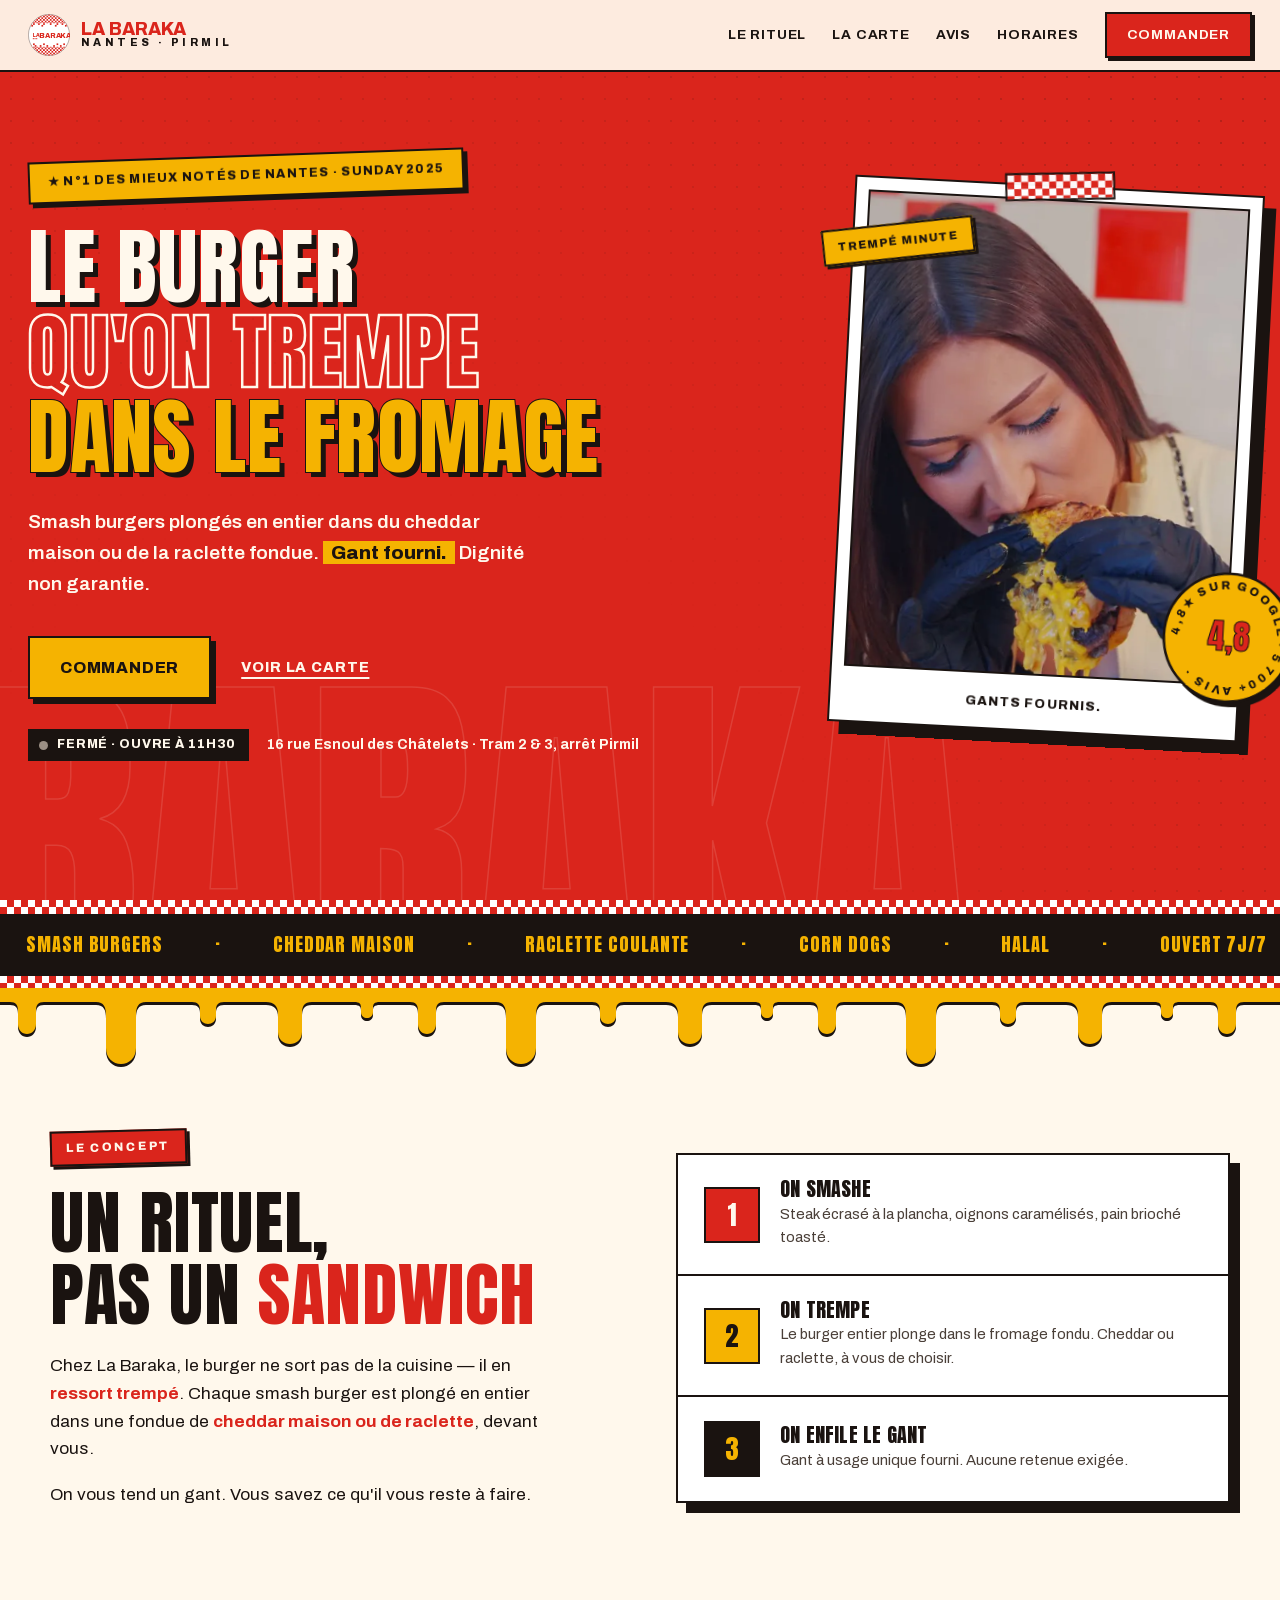
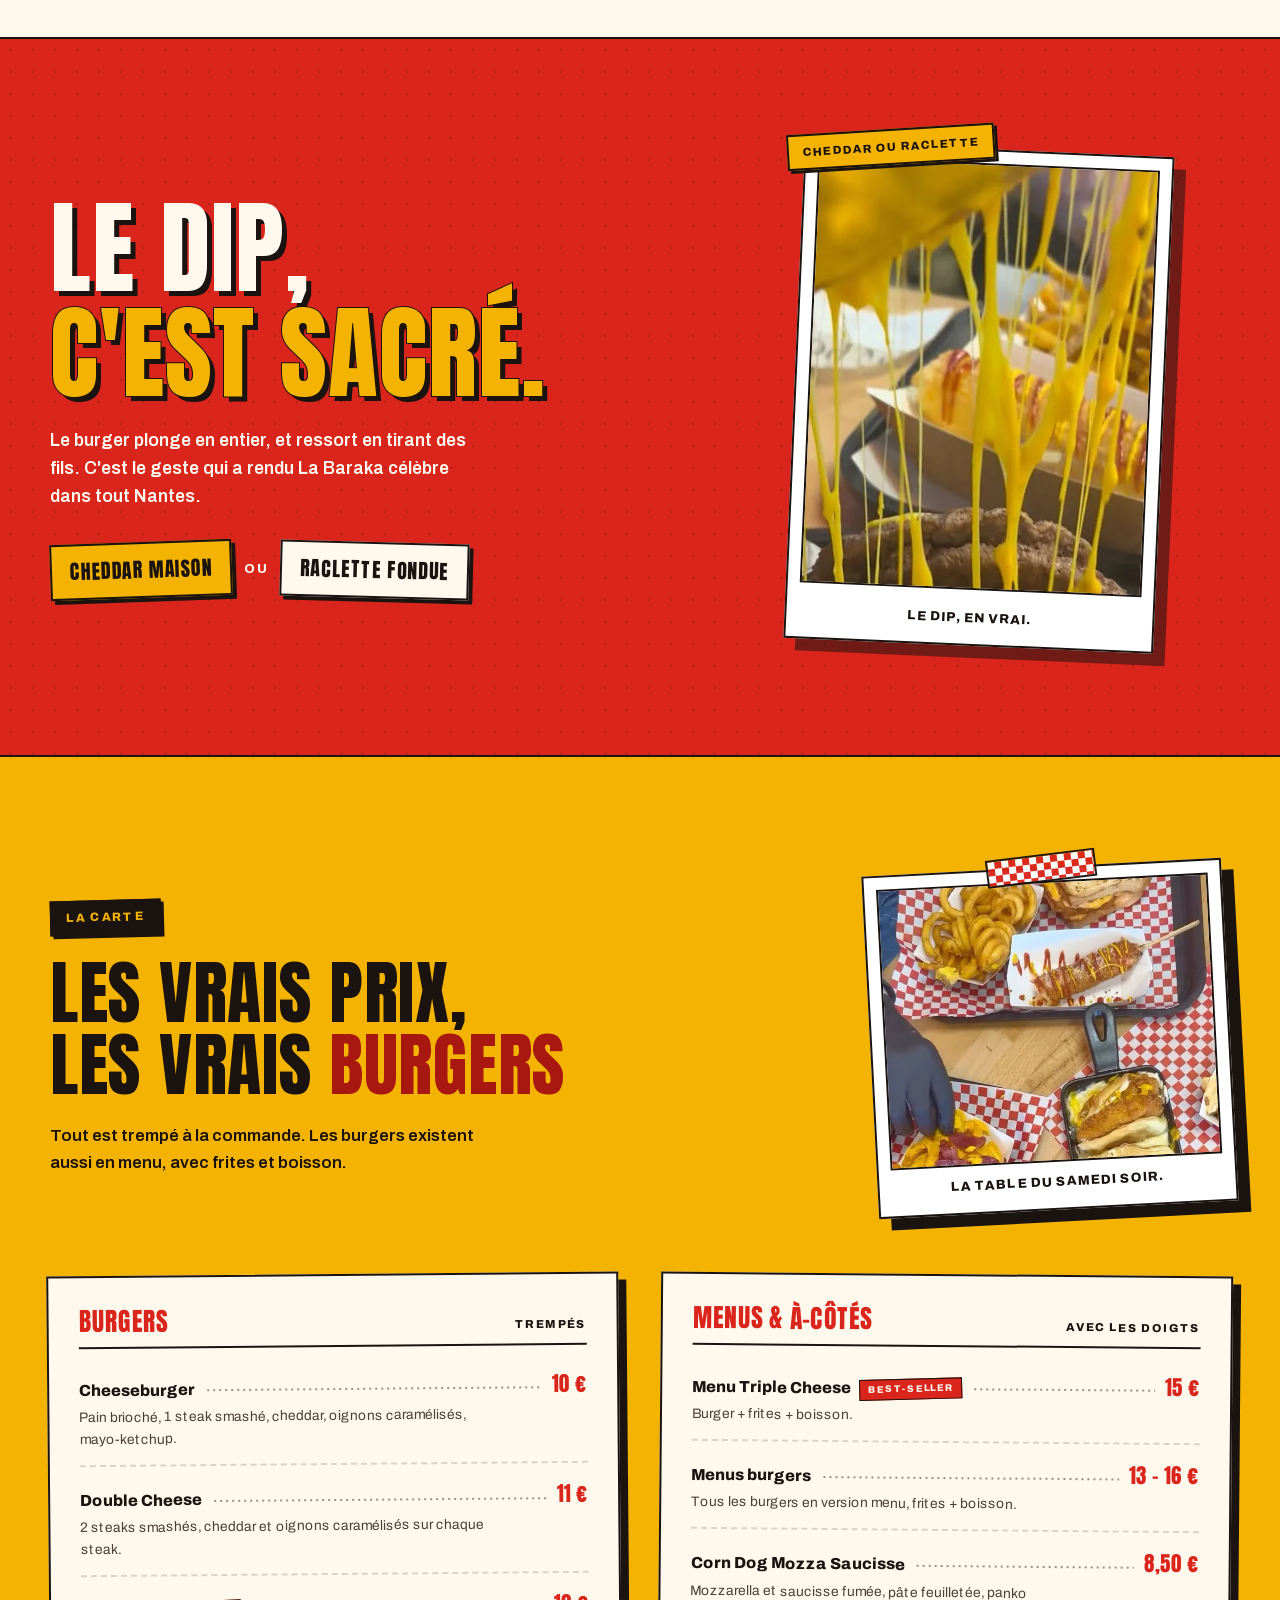
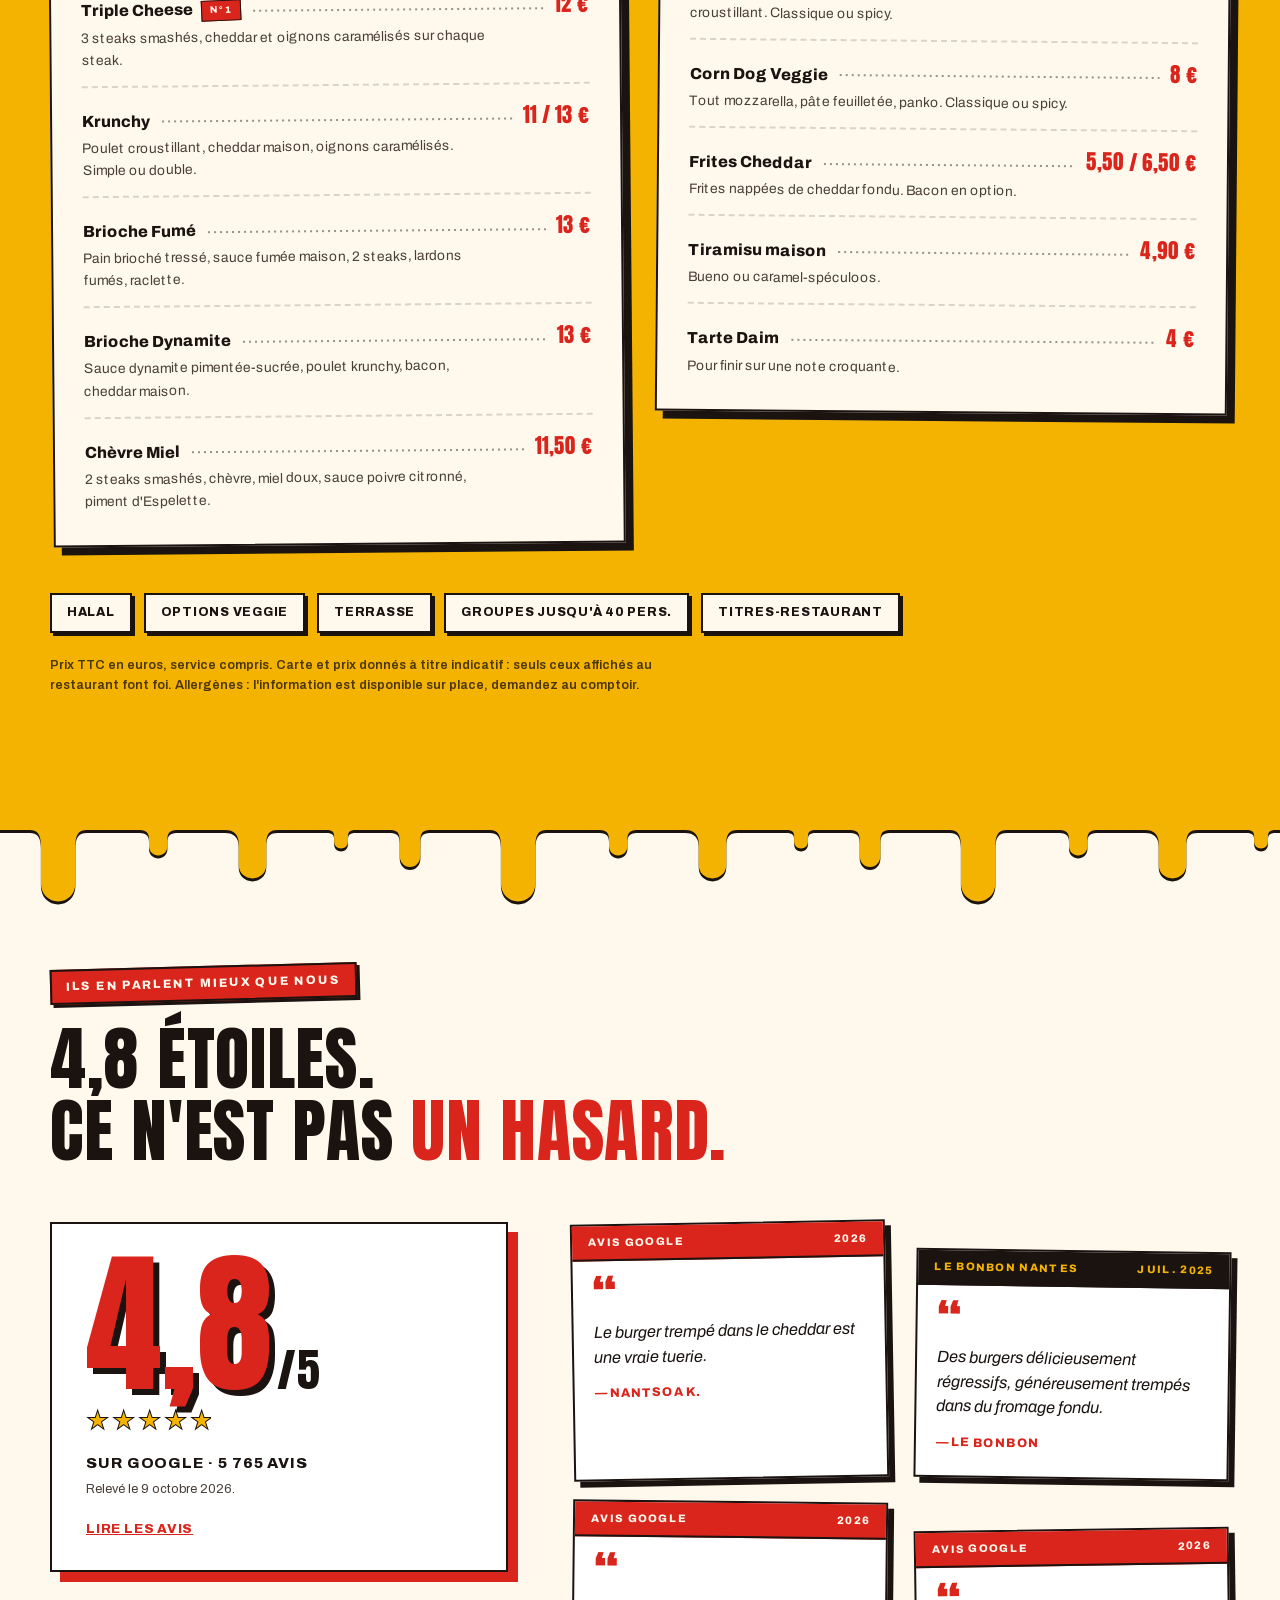
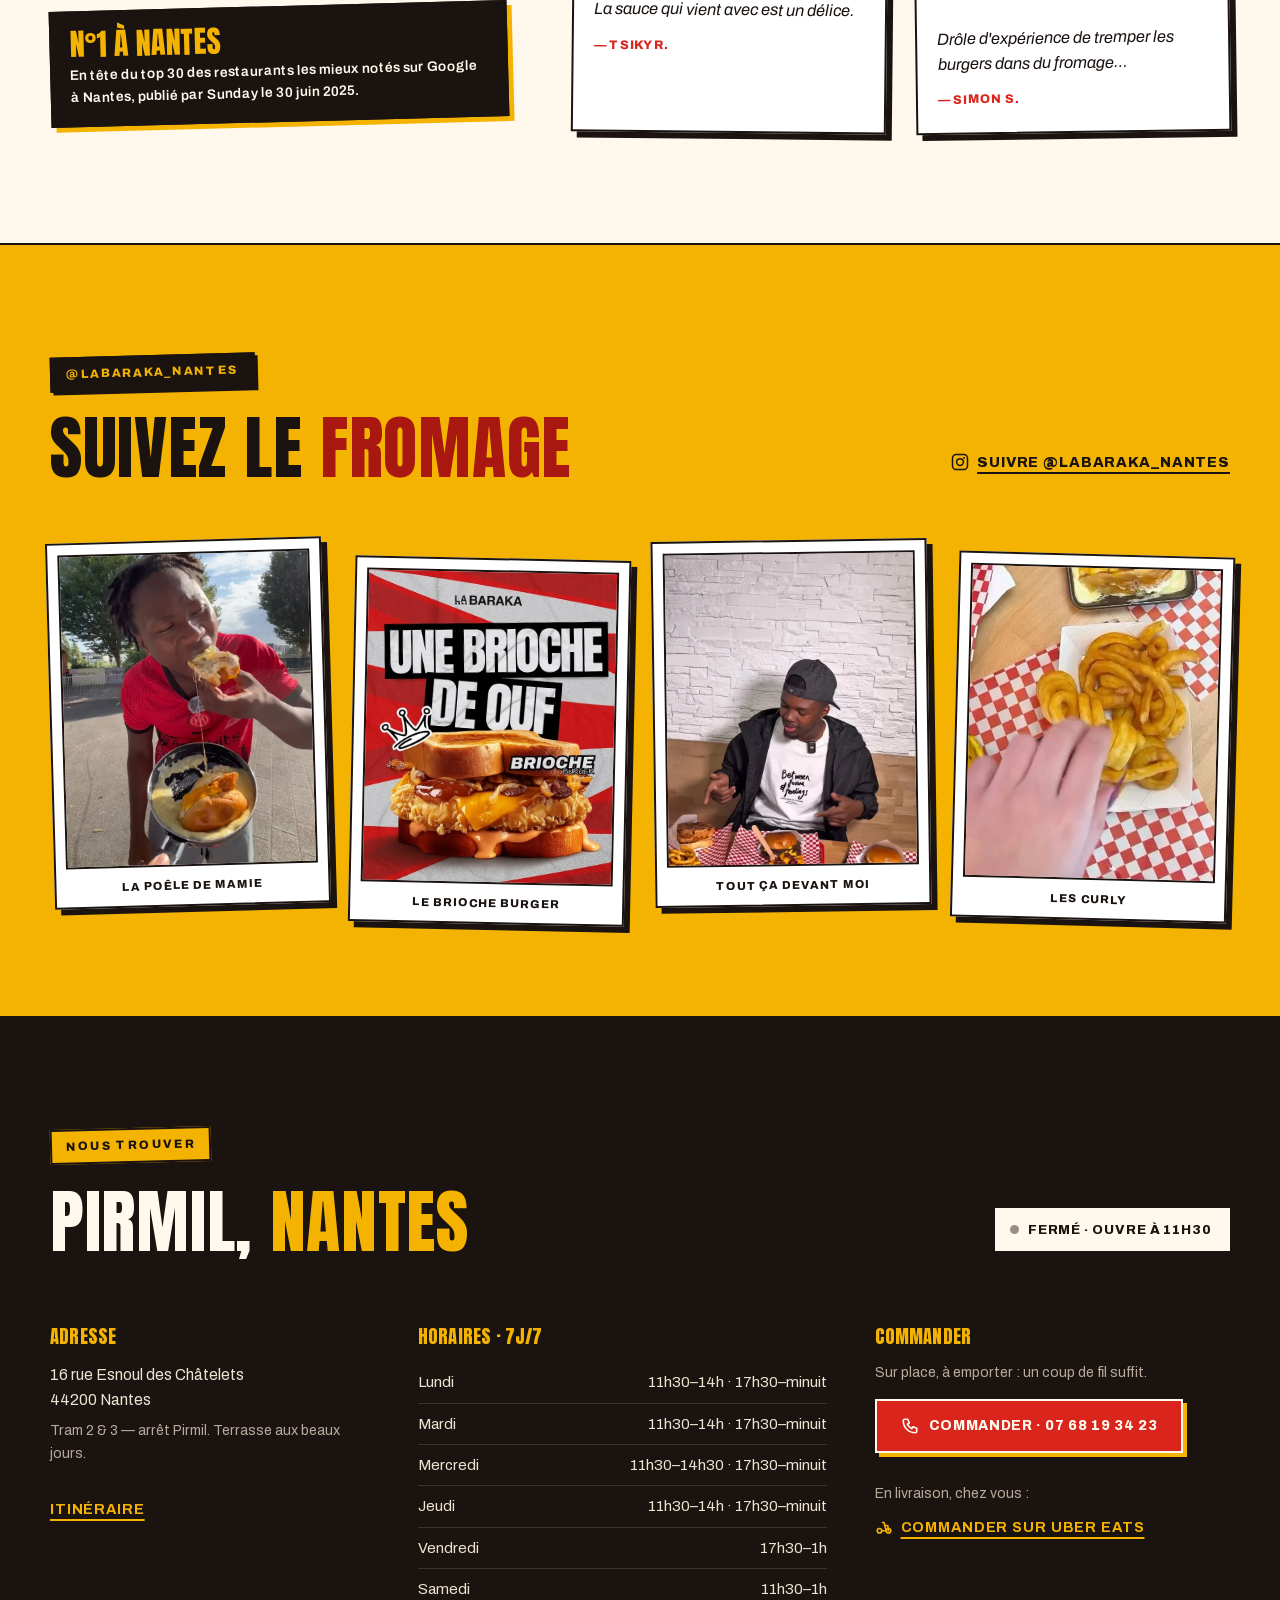
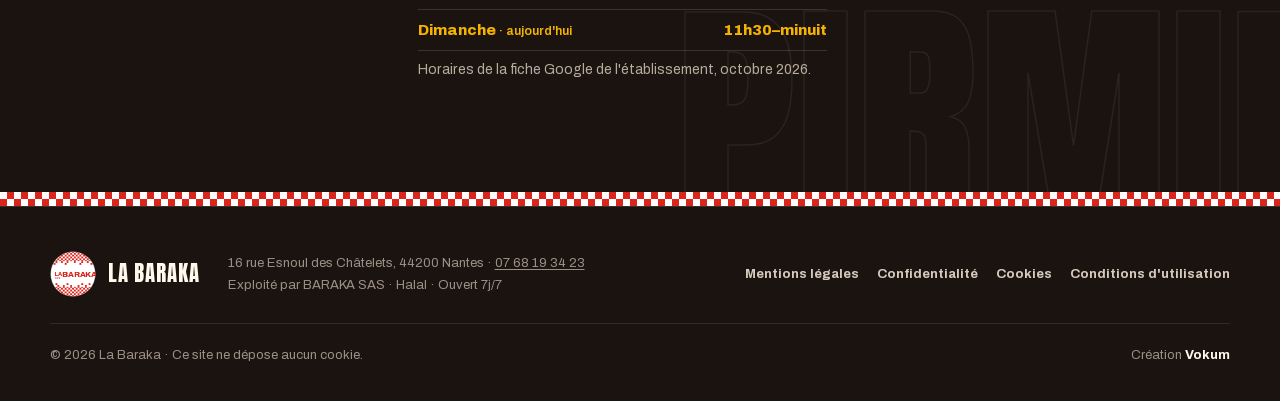
==== commit ceafa097: "Maquette masquée des moteurs (noindex + X-Robots-Tag) et flèches retirées En attente de validation p" ====
--- a/index.html
+++ b/index.html
@@ -11,6 +11,8 @@
 </script>
 <title>La Baraka — Smash burgers trempés au fromage · Nantes Pirmil</title>
 <link rel="canonical" href="https://la-baraka-jet.vercel.app/">
+<!-- Maquette en attente de validation par l'établissement : masquée des moteurs (retirer à la mise en ligne, avec X-Robots-Tag dans vercel.json) -->
+<meta name="robots" content="noindex, nofollow">
 <meta name="description" content="Smash burgers plongés en entier dans le cheddar maison ou la raclette. Halal, ouvert 7j/7, 4,8★ sur Google. 16 rue Esnoul des Châtelets, Pirmil, Nantes.">
 <meta name="theme-color" content="#DA251C">
 <meta property="og:url" content="https://la-baraka-jet.vercel.app/">
@@ -656,7 +658,7 @@
       <p class="hero-sub">Smash burgers plongés en entier dans du cheddar maison ou de la raclette fondue. <mark>Gant fourni.</mark> Dignité non garantie.</p>
       <div class="hero-ctas">
         <a class="btn-jaune" href="#commander">Commander</a>
-        <a class="lien-txt lien-txt--creme" href="#menu">Voir la carte ↓</a>
+        <a class="lien-txt lien-txt--creme" href="#menu">Voir la carte</a>
       </div>
       <p class="hero-meta">
         <span class="status" data-status>Ouvert 7j/7</span>
@@ -852,7 +854,7 @@
           <div class="stars" style="--note:96%" role="img" aria-label="4,8 étoiles sur 5">★★★★★</div>
           <p class="score-lbl">Sur Google · 5 765 avis</p>
           <p class="score-src">Relevé le 9 octobre 2026.</p>
-          <a class="lien" href="https://maps.google.com/?cid=14716503656059200202" target="_blank" rel="noopener">Lire les avis →</a>
+          <a class="lien" href="https://maps.google.com/?cid=14716503656059200202" target="_blank" rel="noopener">Lire les avis</a>
         </div>
         <p class="sunday"><strong>N°1 à Nantes</strong>En tête du top 30 des restaurants les mieux notés sur Google à Nantes, publié par Sunday le 30 juin 2025.</p>
       </div>
@@ -931,7 +933,7 @@
         <p>16 rue Esnoul des Châtelets<br>44200 Nantes</p>
         <p class="sous">Tram 2 &amp; 3 — arrêt Pirmil. Terrasse aux beaux jours.</p>
         <div class="infos-actions">
-          <a class="lien-txt lien-txt--jaune" href="https://www.google.com/maps/dir/?api=1&amp;destination=La+Baraka%2C+16+rue+Esnoul+des+Ch%C3%A2telets%2C+44200+Nantes" target="_blank" rel="noopener">Itinéraire →</a>
+          <a class="lien-txt lien-txt--jaune" href="https://www.google.com/maps/dir/?api=1&amp;destination=La+Baraka%2C+16+rue+Esnoul+des+Ch%C3%A2telets%2C+44200+Nantes" target="_blank" rel="noopener">Itinéraire</a>
         </div>
       </div>
       <div>
@@ -952,7 +954,7 @@
         <p class="sous">Sur place, à emporter : un coup de fil suffit.</p>
         <a class="btn-rouge" href="tel:+33768193423"><svg width="18" height="18" aria-hidden="true"><use href="#i-tel"/></svg>Commander · 07 68 19 34 23</a>
         <p class="sous">En livraison, chez vous :</p>
-        <a class="lien-txt lien-txt--jaune" href="https://www.ubereats.com/fr/store/la-baraka/U3Pd0tUXUMuY4tzYeyIbBw" target="_blank" rel="noopener"><svg aria-hidden="true"><use href="#i-scoot"/></svg>Commander sur Uber Eats →</a>
+        <a class="lien-txt lien-txt--jaune" href="https://www.ubereats.com/fr/store/la-baraka/U3Pd0tUXUMuY4tzYeyIbBw" target="_blank" rel="noopener"><svg aria-hidden="true"><use href="#i-scoot"/></svg>Commander sur Uber Eats</a>
       </div>
     </div>
   </div>
